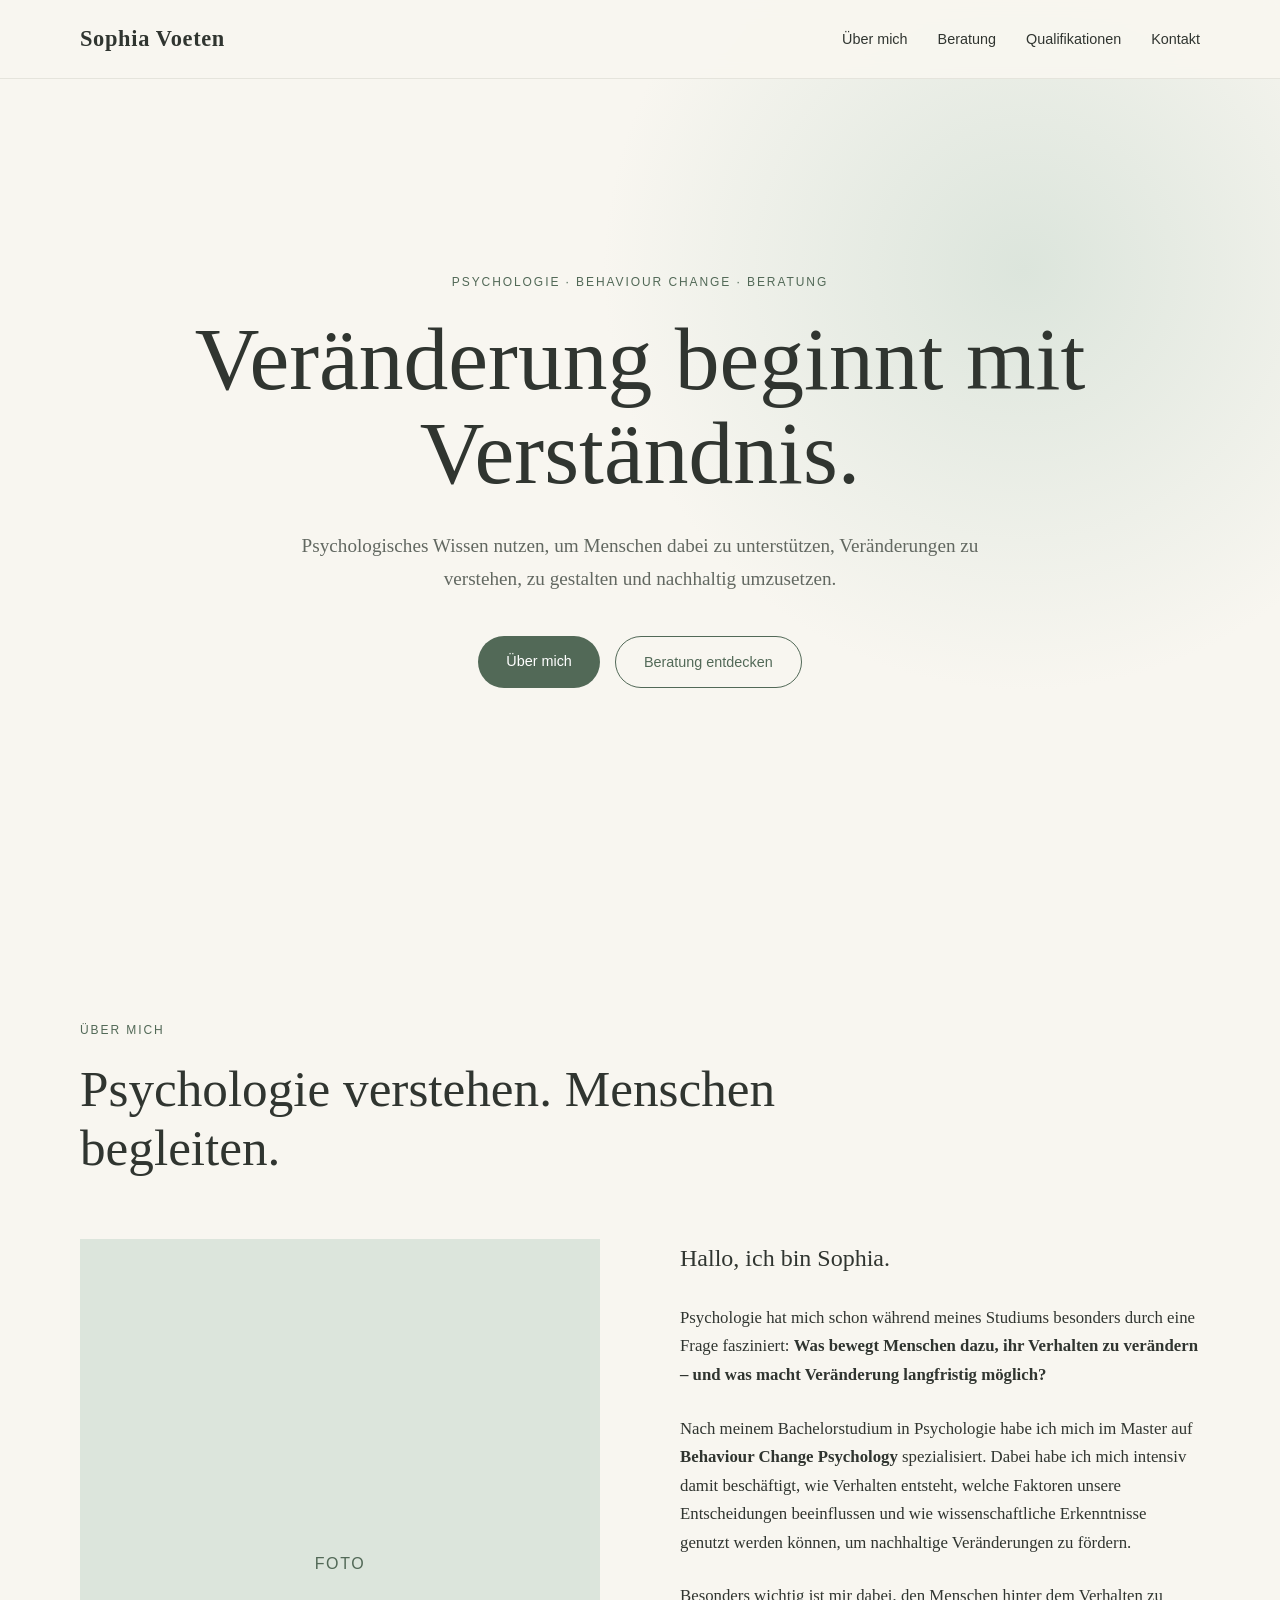
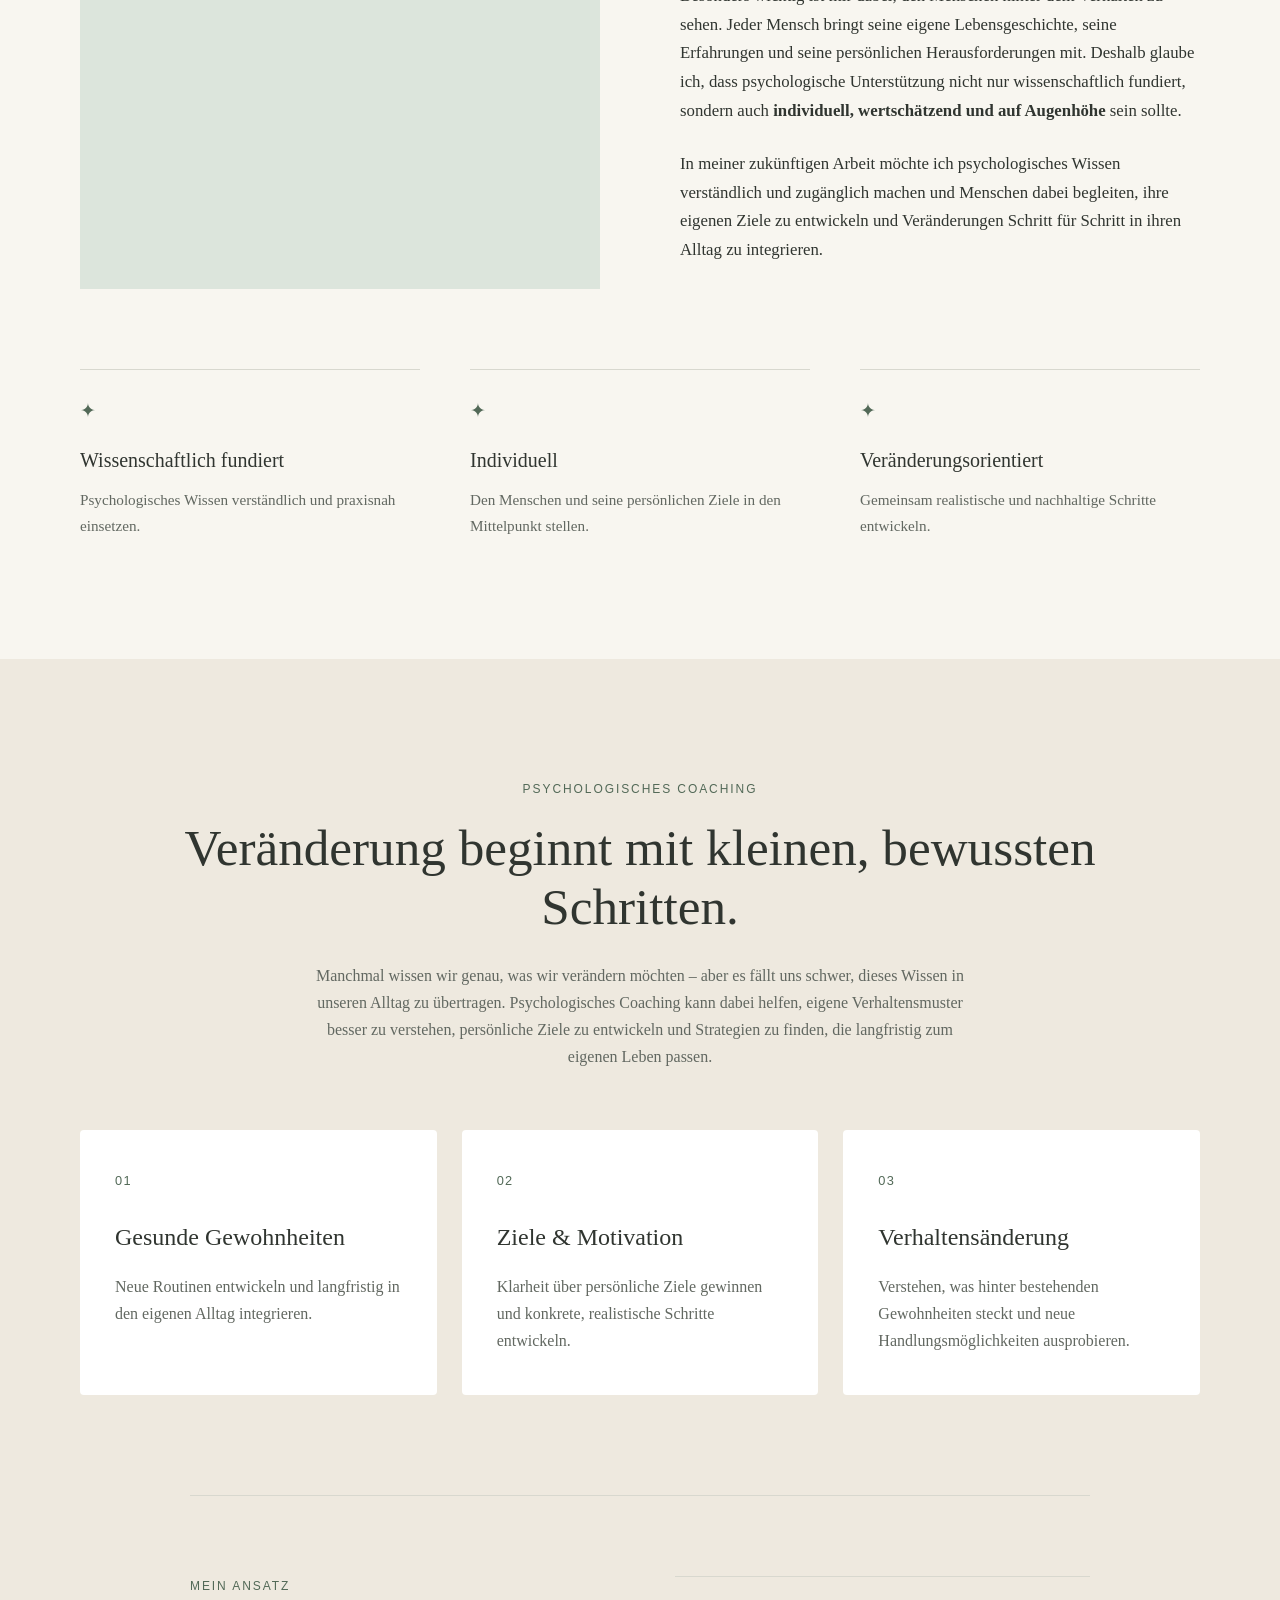
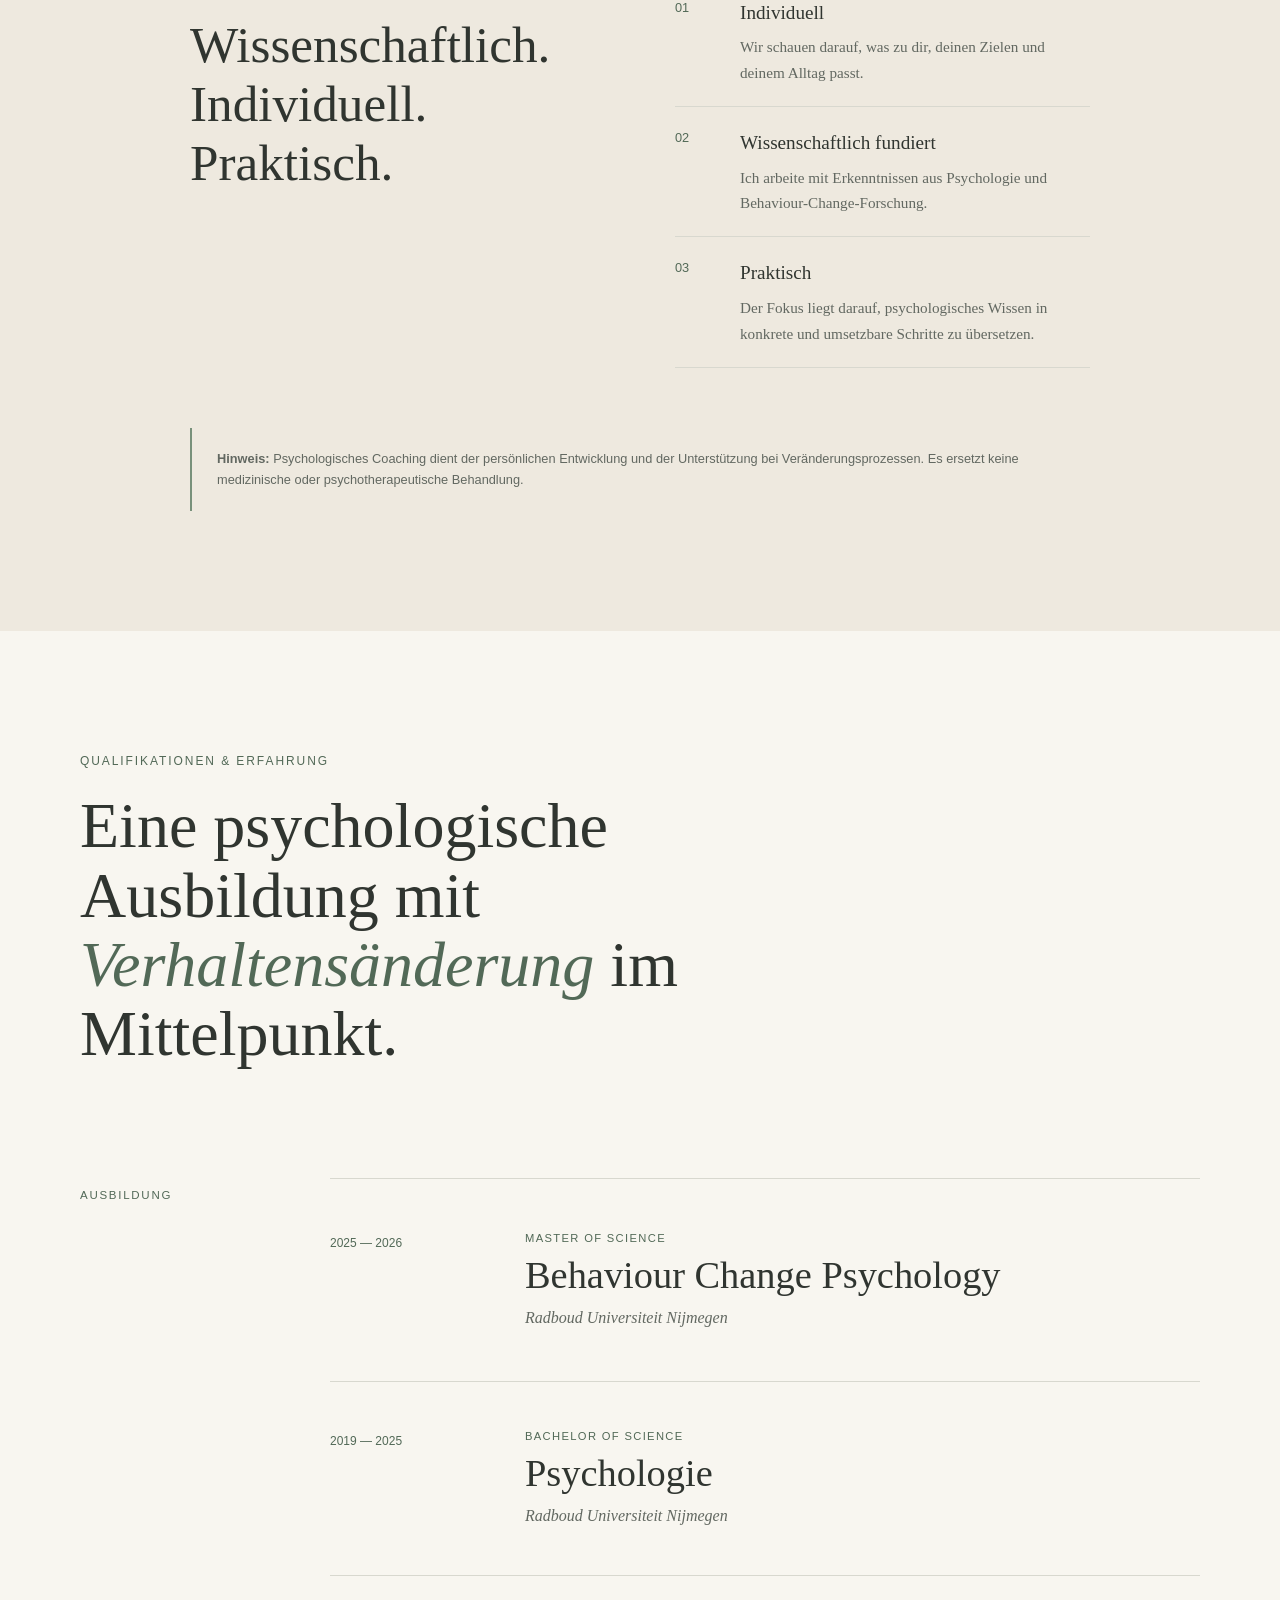
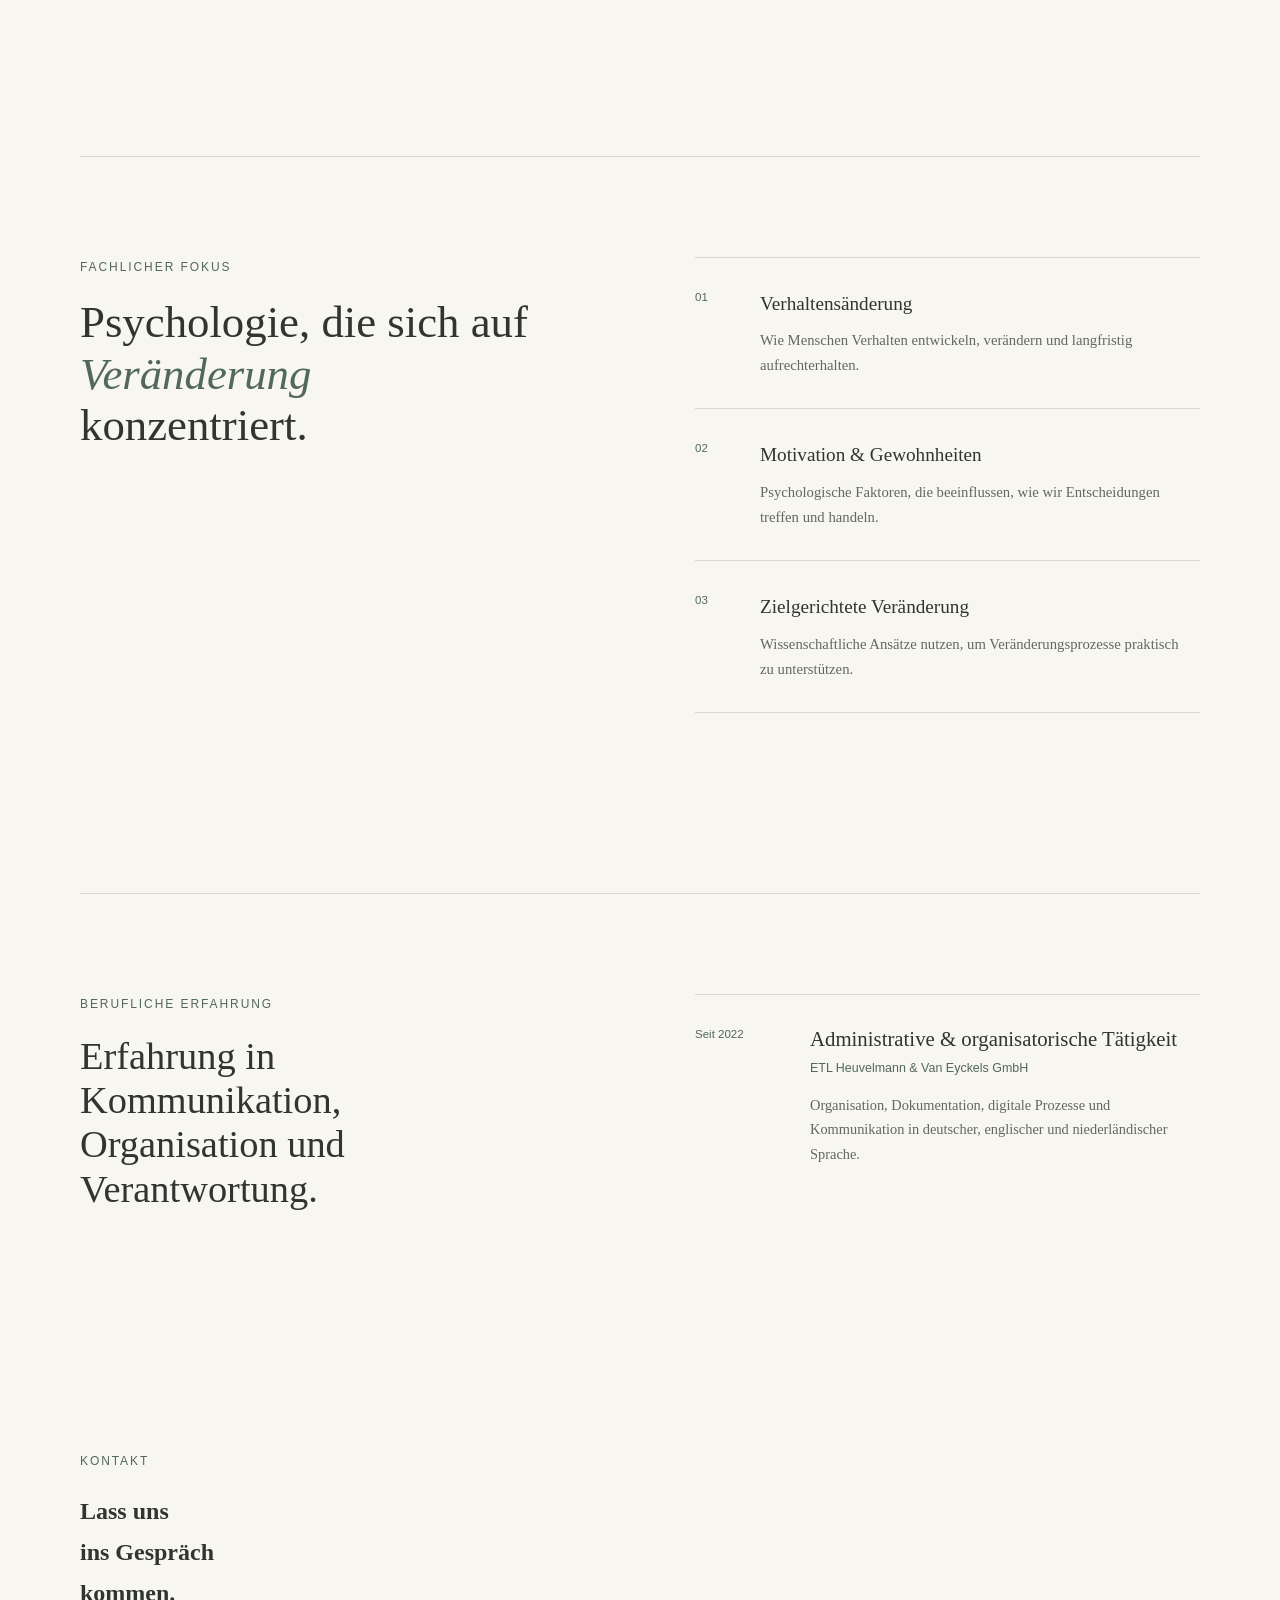
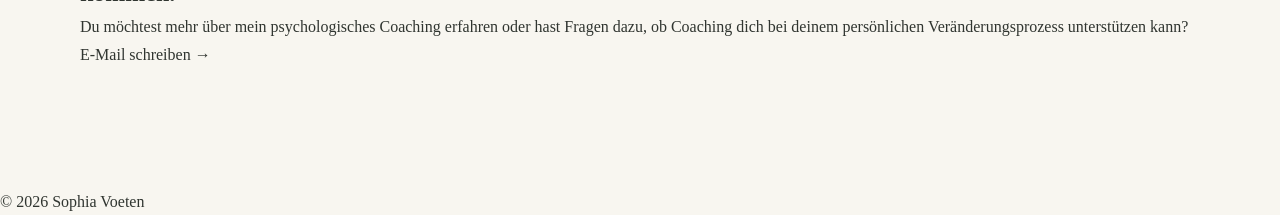
==== index.html @ 57085c48 "Refactor contact section in index.html Updated contact section layout and content." ====
<!DOCTYPE html>
<html lang="de">
<head>
    <meta charset="UTF-8">
    <meta name="viewport" content="width=device-width, initial-scale=1.0">
    <title>Sophia Voeten | Psychologie & Beratung</title>
    <link rel="stylesheet" href="style.css">
</head>

<body>

    <header>
        <nav class="navbar">
            <a href="#home" class="logo">Sophia Voeten</a>

            <div class="nav-links">
                <a href="#about">Über mich</a>
                <a href="#beratung">Beratung</a>
                <a href="#qualifikationen">Qualifikationen</a>
                <a href="#kontakt">Kontakt</a>
            </div>
        </nav>
    </header>

    <main>

        <!-- HERO -->
        <section id="home" class="hero">
            <div class="hero-content">
                <p class="eyebrow">Psychologie · Behaviour Change · Beratung</p>

                <h1>Veränderung beginnt mit Verständnis.</h1>

                <p class="hero-text">
                    Psychologisches Wissen nutzen, um Menschen dabei zu unterstützen,
                    Veränderungen zu verstehen, zu gestalten und nachhaltig umzusetzen.
                </p>

                <div class="hero-buttons">
                    <a href="#about" class="button primary">Über mich</a>
                    <a href="#beratung" class="button secondary">Beratung entdecken</a>
                </div>
            </div>
        </section>


        <!-- ABOUT -->
       <!-- ABOUT -->
<section id="about" class="section about">

    <div class="section-heading">
        <p class="eyebrow">Über mich</p>
        <h2>Psychologie verstehen. Menschen begleiten.</h2>
    </div>

    <div class="about-content">

        <div class="about-placeholder">
            <span>Foto</span>
        </div>

        <div class="about-text">

            <p class="intro">
                Hallo, ich bin Sophia.
            </p>

            <p>
                Psychologie hat mich schon während meines Studiums besonders
                durch eine Frage fasziniert: <strong>Was bewegt Menschen dazu,
                ihr Verhalten zu verändern – und was macht Veränderung
                langfristig möglich?</strong>
            </p>

            <p>
                Nach meinem Bachelorstudium in Psychologie habe ich mich im
                Master auf <strong>Behaviour Change Psychology</strong>
                spezialisiert. Dabei habe ich mich intensiv damit beschäftigt,
                wie Verhalten entsteht, welche Faktoren unsere Entscheidungen
                beeinflussen und wie wissenschaftliche Erkenntnisse genutzt
                werden können, um nachhaltige Veränderungen zu fördern.
            </p>

            <p>
                Besonders wichtig ist mir dabei, den Menschen hinter dem
                Verhalten zu sehen. Jeder Mensch bringt seine eigene
                Lebensgeschichte, seine Erfahrungen und seine persönlichen
                Herausforderungen mit. Deshalb glaube ich, dass psychologische
                Unterstützung nicht nur wissenschaftlich fundiert, sondern auch
                <strong>individuell, wertschätzend und auf Augenhöhe</strong>
                sein sollte.
            </p>

            <p>
                In meiner zukünftigen Arbeit möchte ich psychologisches Wissen
                verständlich und zugänglich machen und Menschen dabei begleiten,
                ihre eigenen Ziele zu entwickeln und Veränderungen Schritt für
                Schritt in ihren Alltag zu integrieren.
            </p>

        </div>
    </div>


    <!-- ABOUT HIGHLIGHTS -->
    <div class="about-highlights">

        <div class="highlight">
            <span class="highlight-icon">✦</span>
            <h3>Wissenschaftlich fundiert</h3>
            <p>
                Psychologisches Wissen verständlich und praxisnah einsetzen.
            </p>
        </div>

        <div class="highlight">
            <span class="highlight-icon">✦</span>
            <h3>Individuell</h3>
            <p>
                Den Menschen und seine persönlichen Ziele in den Mittelpunkt
                stellen.
            </p>
        </div>

        <div class="highlight">
            <span class="highlight-icon">✦</span>
            <h3>Veränderungsorientiert</h3>
            <p>
                Gemeinsam realistische und nachhaltige Schritte entwickeln.
            </p>
        </div>

    </div>

</section>

       <!-- BERATUNG -->
<section id="beratung" class="section beige">

    <div class="section-heading centered">
        <p class="eyebrow">Psychologisches Coaching</p>

        <h2>Veränderung beginnt mit kleinen, bewussten Schritten.</h2>

        <p>
            Manchmal wissen wir genau, was wir verändern möchten – aber es fällt
            uns schwer, dieses Wissen in unseren Alltag zu übertragen.
            Psychologisches Coaching kann dabei helfen, eigene Verhaltensmuster
            besser zu verstehen, persönliche Ziele zu entwickeln und Strategien
            zu finden, die langfristig zum eigenen Leben passen.
        </p>
    </div>


    <div class="cards">

        <div class="card">
            <div class="card-icon">01</div>

            <h3>Gesunde Gewohnheiten</h3>

            <p>
                Neue Routinen entwickeln und langfristig in den eigenen Alltag
                integrieren.
            </p>
        </div>


        <div class="card">
            <div class="card-icon">02</div>

            <h3>Ziele & Motivation</h3>

            <p>
                Klarheit über persönliche Ziele gewinnen und konkrete,
                realistische Schritte entwickeln.
            </p>
        </div>


        <div class="card">
            <div class="card-icon">03</div>

            <h3>Verhaltensänderung</h3>

            <p>
                Verstehen, was hinter bestehenden Gewohnheiten steckt und neue
                Handlungsmöglichkeiten ausprobieren.
            </p>
        </div>

    </div>


    <!-- COACHING APPROACH -->
    <div class="coaching-approach">

        <div class="section-heading">
            <p class="eyebrow">Mein Ansatz</p>
            <h2>Wissenschaftlich. Individuell. Praktisch.</h2>
        </div>

        <div class="approach-list">

            <div class="approach-item">
                <span>01</span>
                <div>
                    <h3>Individuell</h3>
                    <p>
                        Wir schauen darauf, was zu dir, deinen Zielen und deinem
                        Alltag passt.
                    </p>
                </div>
            </div>

            <div class="approach-item">
                <span>02</span>
                <div>
                    <h3>Wissenschaftlich fundiert</h3>
                    <p>
                        Ich arbeite mit Erkenntnissen aus Psychologie und
                        Behaviour-Change-Forschung.
                    </p>
                </div>
            </div>

            <div class="approach-item">
                <span>03</span>
                <div>
                    <h3>Praktisch</h3>
                    <p>
                        Der Fokus liegt darauf, psychologisches Wissen in
                        konkrete und umsetzbare Schritte zu übersetzen.
                    </p>
                </div>
            </div>

        </div>

    </div>


    <!-- DISCLAIMER -->
    <div class="coaching-disclaimer">

        <p>
            <strong>Hinweis:</strong> Psychologisches Coaching dient der
            persönlichen Entwicklung und der Unterstützung bei
            Veränderungsprozessen. Es ersetzt keine medizinische oder
            psychotherapeutische Behandlung.
        </p>

    </div>

</section>


     <!-- QUALIFICATIONS -->
<section id="qualifikationen" class="section qualifications">

    <div class="qualifications-intro">
        <p class="eyebrow">Qualifikationen & Erfahrung</p>

        <h2>
            Eine psychologische Ausbildung mit
            <em>Verhaltensänderung</em> im Mittelpunkt.
        </h2>
    </div>


    <!-- EDUCATION -->
    <div class="education">

        <div class="education-side">
            <span>Ausbildung</span>
        </div>


        <div class="education-list">

            <article class="education-item featured">

                <div class="education-meta">
                    <span>2025 — 2026</span>
                </div>

                <div class="education-main">

                    <p class="education-type">
                        Master of Science
                    </p>

                    <h3>
                        Behaviour Change Psychology
                    </h3>

                    <p class="education-place">
                        Radboud Universiteit Nijmegen
                    </p>

                </div>

            </article>


            <article class="education-item">

                <div class="education-meta">
                    <span>2019 — 2025</span>
                </div>

                <div class="education-main">

                    <p class="education-type">
                        Bachelor of Science
                    </p>

                    <h3>
                        Psychologie
                    </h3>

                    <p class="education-place">
                        Radboud Universiteit Nijmegen
                    </p>

                </div>

            </article>

        </div>

    </div>


    <!-- FOCUS -->
    <div class="qualification-focus">

        <div class="focus-intro">
            <p class="eyebrow">Fachlicher Fokus</p>

            <h3>
                Psychologie, die sich auf
                <em>Veränderung</em> konzentriert.
            </h3>
        </div>


        <div class="focus-items">

            <div class="focus-item">
                <span>01</span>

                <div>
                    <h4>Verhaltensänderung</h4>

                    <p>
                        Wie Menschen Verhalten entwickeln, verändern
                        und langfristig aufrechterhalten.
                    </p>
                </div>
            </div>


            <div class="focus-item">
                <span>02</span>

                <div>
                    <h4>Motivation & Gewohnheiten</h4>

                    <p>
                        Psychologische Faktoren, die beeinflussen,
                        wie wir Entscheidungen treffen und handeln.
                    </p>
                </div>
            </div>


            <div class="focus-item">
                <span>03</span>

                <div>
                    <h4>Zielgerichtete Veränderung</h4>

                    <p>
                        Wissenschaftliche Ansätze nutzen, um
                        Veränderungsprozesse praktisch zu unterstützen.
                    </p>
                </div>
            </div>

        </div>

    </div>


    <!-- EXPERIENCE -->
    <div class="professional-experience">

        <div>
            <p class="eyebrow">Berufliche Erfahrung</p>

            <h3>
                Erfahrung in Kommunikation,
                Organisation und Verantwortung.
            </h3>
        </div>


        <div class="professional-role">

            <div class="role-date">
                Seit 2022
            </div>

            <div>
                <h4>
                    Administrative & organisatorische Tätigkeit
                </h4>

                <p class="role-company">
                    ETL Heuvelmann & Van Eyckels GmbH
                </p>

                <p>
                    Organisation, Dokumentation, digitale Prozesse
                    und Kommunikation in deutscher, englischer
                    und niederländischer Sprache.
                </p>
            </div>

        </div>

    </div>

</section>


     <!-- CONTACT -->
<section id="kontakt" class="section contact">

    <div class="contact-layout">

        <!-- LEFT -->
        <div class="contact-heading">

            <p class="eyebrow">Kontakt</p>

            <h2>
                Lass uns<br>
                ins Gespräch<br>
                kommen.
            </h2>

        </div>


        <!-- RIGHT -->
        <div class="contact-details">

            <p>
                Du möchtest mehr über mein psychologisches Coaching
                erfahren oder hast Fragen dazu, ob Coaching dich bei
                deinem persönlichen Veränderungsprozess unterstützen
                kann?
            </p>

            <a href="mailto:sophia.voeten@icloud.com" class="contact-link">
                E-Mail schreiben <span>→</span>
            </a>

        </div>

    </div>

</section>

    </main>


    <footer>
        <p>© 2026 Sophia Voeten</p>
    </footer>

    <script src="script.js"></script>

</body>
</html>
---- style.css ----
/* =========================
   SOPHIA VOETEN
   Main Stylesheet
   ========================= */


/* =========================
   COLOUR PALETTE
   ========================= */

:root {
    --sage: #78917b;
    --sage-dark: #526957;
    --sage-light: #dce5dc;

    --cream: #f8f6f0;
    --beige: #eee9df;

    --white: #ffffff;

    --text: #303530;
    --text-light: #626861;

    --border: #d8d8cf;
}


/* =========================
   GENERAL
   ========================= */

* {
    margin: 0;
    padding: 0;
    box-sizing: border-box;
}

html {
    scroll-behavior: smooth;
}

body {
    font-family: Georgia, "Times New Roman", serif;
    background: var(--cream);
    color: var(--text);
    line-height: 1.7;
}

a {
    color: inherit;
    text-decoration: none;
}

img {
    max-width: 100%;
    display: block;
}


/* =========================
   NAVIGATION
   ========================= */

header {
    position: fixed;
    top: 0;
    left: 0;

    width: 100%;

    z-index: 1000;

    background: rgba(248, 246, 240, 0.95);

    backdrop-filter: blur(10px);

    border-bottom: 1px solid rgba(216, 216, 207, 0.6);
}

.navbar {
    max-width: 1200px;
    margin: auto;

    padding: 20px 40px;

    display: flex;
    align-items: center;
    justify-content: space-between;
}

.logo {
    font-size: 1.4rem;
    font-weight: bold;
    letter-spacing: 0.03em;
}

.nav-links {
    display: flex;
    gap: 30px;

    font-family: Arial, sans-serif;
    font-size: 0.9rem;
}

.nav-links a {
    transition: color 0.3s ease;
}

.nav-links a:hover {
    color: var(--sage-dark);
}


/* =========================
   HERO
   ========================= */

.hero {
    min-height: 100vh;

    padding: 160px 40px 100px;

    display: flex;
    align-items: center;
    justify-content: center;

    background:
        radial-gradient(
            circle at 80% 30%,
            var(--sage-light),
            transparent 35%
        ),
        var(--cream);
}

.hero-content {
    max-width: 900px;

    text-align: center;
}

.eyebrow {
    margin-bottom: 20px;

    font-family: Arial, sans-serif;

    text-transform: uppercase;
    letter-spacing: 0.16em;

    font-size: 0.75rem;

    color: var(--sage-dark);
}

.hero h1 {
    margin-bottom: 30px;

    font-size: clamp(3rem, 7vw, 5.8rem);

    line-height: 1.05;

    font-weight: normal;
}

.hero-text {
    max-width: 680px;
    margin: auto;

    font-size: 1.2rem;

    color: var(--text-light);
}

.hero-buttons {
    margin-top: 40px;

    display: flex;
    justify-content: center;

    gap: 15px;

    flex-wrap: wrap;
}


/* =========================
   BUTTONS
   ========================= */

.button {
    display: inline-block;

    padding: 13px 28px;

    border-radius: 50px;

    font-family: Arial, sans-serif;
    font-size: 0.9rem;

    transition:
        transform 0.3s ease,
        background 0.3s ease;
}

.button:hover {
    transform: translateY(-2px);
}

.primary {
    background: var(--sage-dark);
    color: var(--white);
}

.primary:hover {
    background: var(--sage);
}

.secondary {
    border: 1px solid var(--sage-dark);

    color: var(--sage-dark);
}

.secondary:hover {
    background: var(--sage-light);
}


/* =========================
   SECTIONS
   ========================= */

.section {
    max-width: 1200px;

    margin: auto;

    padding: 120px 40px;
}

.section-heading {
    max-width: 700px;

    margin-bottom: 60px;
}

.section-heading h2 {
    font-size: clamp(2.2rem, 4vw, 3.5rem);

    font-weight: normal;

    line-height: 1.15;
}

.section-heading.centered {
    text-align: center;

    margin-left: auto;
    margin-right: auto;
}

.section-heading.centered > p:last-child {
    max-width: 650px;

    margin: 25px auto 0;

    color: var(--text-light);
}


/* =========================
   ABOUT
   ========================= */

.about-content {
    display: grid;

    grid-template-columns: 1fr 1fr;

    gap: 80px;

    align-items: center;
}

.about-placeholder {
    aspect-ratio: 4 / 5;

    background: var(--sage-light);

    display: flex;
    align-items: center;
    justify-content: center;

    color: var(--sage-dark);

    font-family: Arial, sans-serif;

    letter-spacing: 0.1em;

    text-transform: uppercase;
}

.about-text {
    font-size: 1.05rem;
}

.about-text p {
    margin-bottom: 25px;
}

.about-text .intro {
    font-size: 1.5rem;
}


/* =========================
   ABOUT HIGHLIGHTS
   ========================= */

.about-highlights {
    margin-top: 80px;

    display: grid;

    grid-template-columns: repeat(3, 1fr);

    gap: 50px;
}

.highlight {
    padding-top: 25px;

    border-top: 1px solid var(--border);
}

.highlight-icon {
    color: var(--sage-dark);

    font-size: 1.2rem;
}

.highlight h3 {
    margin-top: 15px;
    margin-bottom: 10px;

    font-size: 1.25rem;

    font-weight: normal;
}

.highlight p {
    color: var(--text-light);

    font-size: 0.95rem;
}


/* =========================
   BEIGE SECTION
   ========================= */

.beige {
    max-width: none;

    background: var(--beige);
}

.beige > * {
    max-width: 1120px;

    margin-left: auto;
    margin-right: auto;
}


/* =========================
   COACHING CARDS
   ========================= */

.cards {
    display: grid;

    grid-template-columns: repeat(3, 1fr);

    gap: 25px;
}

.card {
    background: var(--white);

    padding: 40px 35px;

    border-radius: 4px;
}

.card-icon {
    margin-bottom: 25px;

    color: var(--sage-dark);

    font-family: Arial, sans-serif;

    font-size: 0.8rem;

    letter-spacing: 0.1em;
}

.card h3 {
    margin-bottom: 15px;

    font-size: 1.5rem;

    font-weight: normal;
}

.card p {
    color: var(--text-light);
}


/* =========================
   COACHING APPROACH
   ========================= */

.coaching-approach {
    max-width: 900px;

    margin: 100px auto 0;

    padding-top: 80px;

    border-top: 1px solid var(--border);

    display: grid;

    grid-template-columns: 1fr 1fr;

    gap: 70px;
}

.coaching-approach .section-heading {
    margin-bottom: 0;
}

.approach-list {
    display: flex;

    flex-direction: column;
}

.approach-item {
    display: grid;

    grid-template-columns: 45px 1fr;

    gap: 20px;

    padding: 20px 0;

    border-top: 1px solid var(--border);
}

.approach-item:last-child {
    border-bottom: 1px solid var(--border);
}

.approach-item > span {
    color: var(--sage-dark);

    font-family: Arial, sans-serif;

    font-size: 0.8rem;
}

.approach-item h3 {
    margin-bottom: 5px;

    font-size: 1.2rem;

    font-weight: normal;
}

.approach-item p {
    color: var(--text-light);

    font-size: 0.95rem;
}


/* =========================
   COACHING DISCLAIMER
   ========================= */

.coaching-disclaimer {
    max-width: 900px;

    margin: 60px auto 0;

    padding: 20px 25px;

    border-left: 2px solid var(--sage);

    font-family: Arial, sans-serif;

    font-size: 0.8rem;

    color: var(--text-light);
}


/* =========================
   QUALIFICATIONS
   ========================= */

.qualifications {
    max-width: none;
    background: var(--cream);
}

.qualifications-intro {
    max-width: 1120px;
    margin: 0 auto 110px;
}

.qualifications-intro h2 {
    max-width: 800px;

    font-size: clamp(2.5rem, 5vw, 4.5rem);
    font-weight: normal;

    line-height: 1.08;
}

.qualifications-intro h2 em,
.focus-intro h3 em {
    color: var(--sage-dark);
    font-style: italic;
}


/* =========================
   EDUCATION
   ========================= */

.education {
    max-width: 1120px;
    margin: 0 auto;

    display: grid;
    grid-template-columns: 180px 1fr;

    gap: 70px;
}

.education-side {
    padding-top: 8px;

    font-family: Arial, sans-serif;
    font-size: 0.72rem;

    text-transform: uppercase;
    letter-spacing: 0.15em;

    color: var(--sage-dark);
}

.education-list {
    border-top: 1px solid var(--border);
}

.education-item {
    display: grid;
    grid-template-columns: 150px 1fr;

    gap: 45px;

    padding: 45px 0;

    border-bottom: 1px solid var(--border);
}

.education-meta {
    padding-top: 4px;

    font-family: Arial, sans-serif;
    font-size: 0.75rem;

    color: var(--sage-dark);
}

.education-type {
    margin-bottom: 5px;

    font-family: Arial, sans-serif;
    font-size: 0.7rem;

    text-transform: uppercase;
    letter-spacing: 0.12em;

    color: var(--sage-dark);
}

.education-main h3 {
    margin-bottom: 7px;

    font-size: clamp(1.8rem, 3vw, 2.8rem);

    font-weight: normal;
    line-height: 1.15;
}

.education-place {
    color: var(--text-light);

    font-style: italic;
}

.education-item.featured {
    padding-top: 50px;
    padding-bottom: 50px;
}


/* =========================
   FOCUS
   ========================= */

.qualification-focus {
    max-width: 1120px;

    margin: 180px auto 0;

    padding-top: 100px;

    border-top: 1px solid var(--border);

    display: grid;

    grid-template-columns: 1fr 1fr;

    gap: 110px;
}

.focus-intro {
    max-width: 450px;
}

.focus-intro h3 {
    font-size: clamp(2rem, 3.5vw, 3.2rem);

    font-weight: normal;

    line-height: 1.15;
}

.focus-intro h3 em {
    color: var(--sage-dark);
    font-style: italic;
}

.focus-items {
    border-top: 1px solid var(--border);
}

.focus-item {
    display: grid;

    grid-template-columns: 45px 1fr;

    gap: 20px;

    padding: 30px 0;

    border-bottom: 1px solid var(--border);
}

.focus-item > span {
    font-family: Arial, sans-serif;

    font-size: 0.72rem;

    color: var(--sage-dark);
}

.focus-item h4 {
    margin-bottom: 8px;

    font-size: 1.2rem;

    font-weight: normal;
}

.focus-item p {
    max-width: 430px;

    font-size: 0.92rem;

    color: var(--text-light);
}


/* =========================
   PROFESSIONAL EXPERIENCE
   ========================= */

.professional-experience {
    max-width: 1120px;

    margin: 180px auto 0;

    padding-top: 100px;

    border-top: 1px solid var(--border);

    display: grid;

    grid-template-columns: 1fr 1fr;

    gap: 110px;
}

.professional-experience > div:first-child {
    max-width: 450px;
}

.professional-experience > div:first-child h3 {
    font-size: clamp(2rem, 3vw, 2.8rem);

    font-weight: normal;

    line-height: 1.15;
}

.professional-role {
    display: grid;

    grid-template-columns: 90px 1fr;

    gap: 25px;

    padding-top: 30px;

    border-top: 1px solid var(--border);
}

.role-date {
    font-family: Arial, sans-serif;

    font-size: 0.72rem;

    color: var(--sage-dark);
}

.professional-role h4 {
    margin-bottom: 6px;

    font-size: 1.3rem;

    font-weight: normal;

    line-height: 1.3;
}

.role-company {
    margin-bottom: 14px;

    font-family: Arial, sans-serif;

    font-size: 0.78rem;

    color: var(--sage-dark);
}

.professional-role p:last-child {
    font-size: 0.9rem;

    color: var(--text-light);
}


/* =========================
   QUALIFICATIONS MOBILE
   ========================= */

@media (max-width: 800px) {

    .qualifications-intro {
        margin-bottom: 70px;
    }

    .education {
        grid-template-columns: 1fr;

        gap: 25px;
    }

    .education-item {
        grid-template-columns: 1fr;

        gap: 15px;
    }

   .qualification-focus,
.professional-experience {
    grid-template-columns: 1fr;

    gap: 50px;

    margin-top: 110px;

    padding-top: 70px;
}

@media (max-width: 550px) {

    .qualifications-intro h2 {
        font-size: 2.5rem;
    }

    .education-main h3 {
        font-size: 2rem;
    }

    .professional-role {
        grid-template-columns: 1fr;

        gap: 8px;
    }

}


/* =========================
   CONTACT
   ========================= */

.contact {
    max-width: none;

    background: var(--sage-light);

    text-align: center;
}

.contact-content {
    max-width: 720px;

    margin: 0 auto;

    padding: 30px 0;
}

.contact-content .eyebrow {
    margin-bottom: 20px;
}

.contact-content h2 {
    margin-bottom: 25px;

    font-size: clamp(2.8rem, 5vw, 4.5rem);

    font-weight: normal;

    line-height: 1.1;
}

.contact-text {
    max-width: 620px;

    margin: 0 auto 35px;

    font-size: 1.1rem;

    color: var(--text-light);
}

.contact .button {
    margin-top: 5px;
}

/* =========================
   FOOTER
   ========================= */

footer {
    padding: 30px 40px;

    text-align: center;

    font-family: Arial, sans-serif;

    font-size: 0.8rem;

    color: var(--text-light);

    background: var(--cream);
}


/* =========================
   TABLET
   ========================= */

@media (max-width: 800px) {

    /* Navigation */

    .navbar {
        padding: 18px 20px;
    }

    .nav-links {
        gap: 15px;

        font-size: 0.75rem;
    }


    /* Hero */

    .hero {
        padding-left: 25px;
        padding-right: 25px;
    }


    /* Sections */

    .section {
        padding: 90px 25px;
    }


    /* About */

    .about-content {
        grid-template-columns: 1fr;

        gap: 40px;
    }

    .about-highlights {
        grid-template-columns: 1fr;

        gap: 30px;

        margin-top: 50px;
    }


    /* Cards */

    .cards {
        grid-template-columns: 1fr;
    }


    /* Coaching */

    .coaching-approach {
        grid-template-columns: 1fr;

        gap: 40px;

        margin-top: 70px;

        padding-top: 60px;
    }


    /* Education */

    .education-item {
        grid-template-columns: 1fr;

        gap: 20px;

        padding: 40px 0;
    }

    .education-year {
        display: flex;

        gap: 5px;
    }


    /* Experience */

    .experience {
        grid-template-columns: 1fr;

        gap: 45px;

        margin-top: 90px;
    }


    /* Skills */

    .skills-section {
        margin-top: 90px;
    }

    .skills-grid {
        grid-template-columns: 1fr;
    }

    .skill {
        min-height: auto;
    }

}


/* =========================
   MOBILE
   ========================= */

@media (max-width: 550px) {

    /* Navigation */

    .logo {
        font-size: 1.1rem;
    }

    .nav-links {
        display: none;
    }


    /* Hero */

    .hero h1 {
        font-size: 3rem;
    }

    .hero-text {
        font-size: 1rem;
    }

    .hero-buttons {
        flex-direction: column;

        align-items: stretch;
    }

    .button {
        text-align: center;
    }


    /* General typography */

    .section-heading h2 {
        font-size: 2.2rem;
    }


    /* Education */

    .education-content h3 {
        font-size: 2rem;
    }


    /* Experience */

    .experience-item {
        grid-template-columns: 1fr;

        gap: 8px;
    }


    /* Footer */

    footer {
        padding: 25px 20px;
    }

}
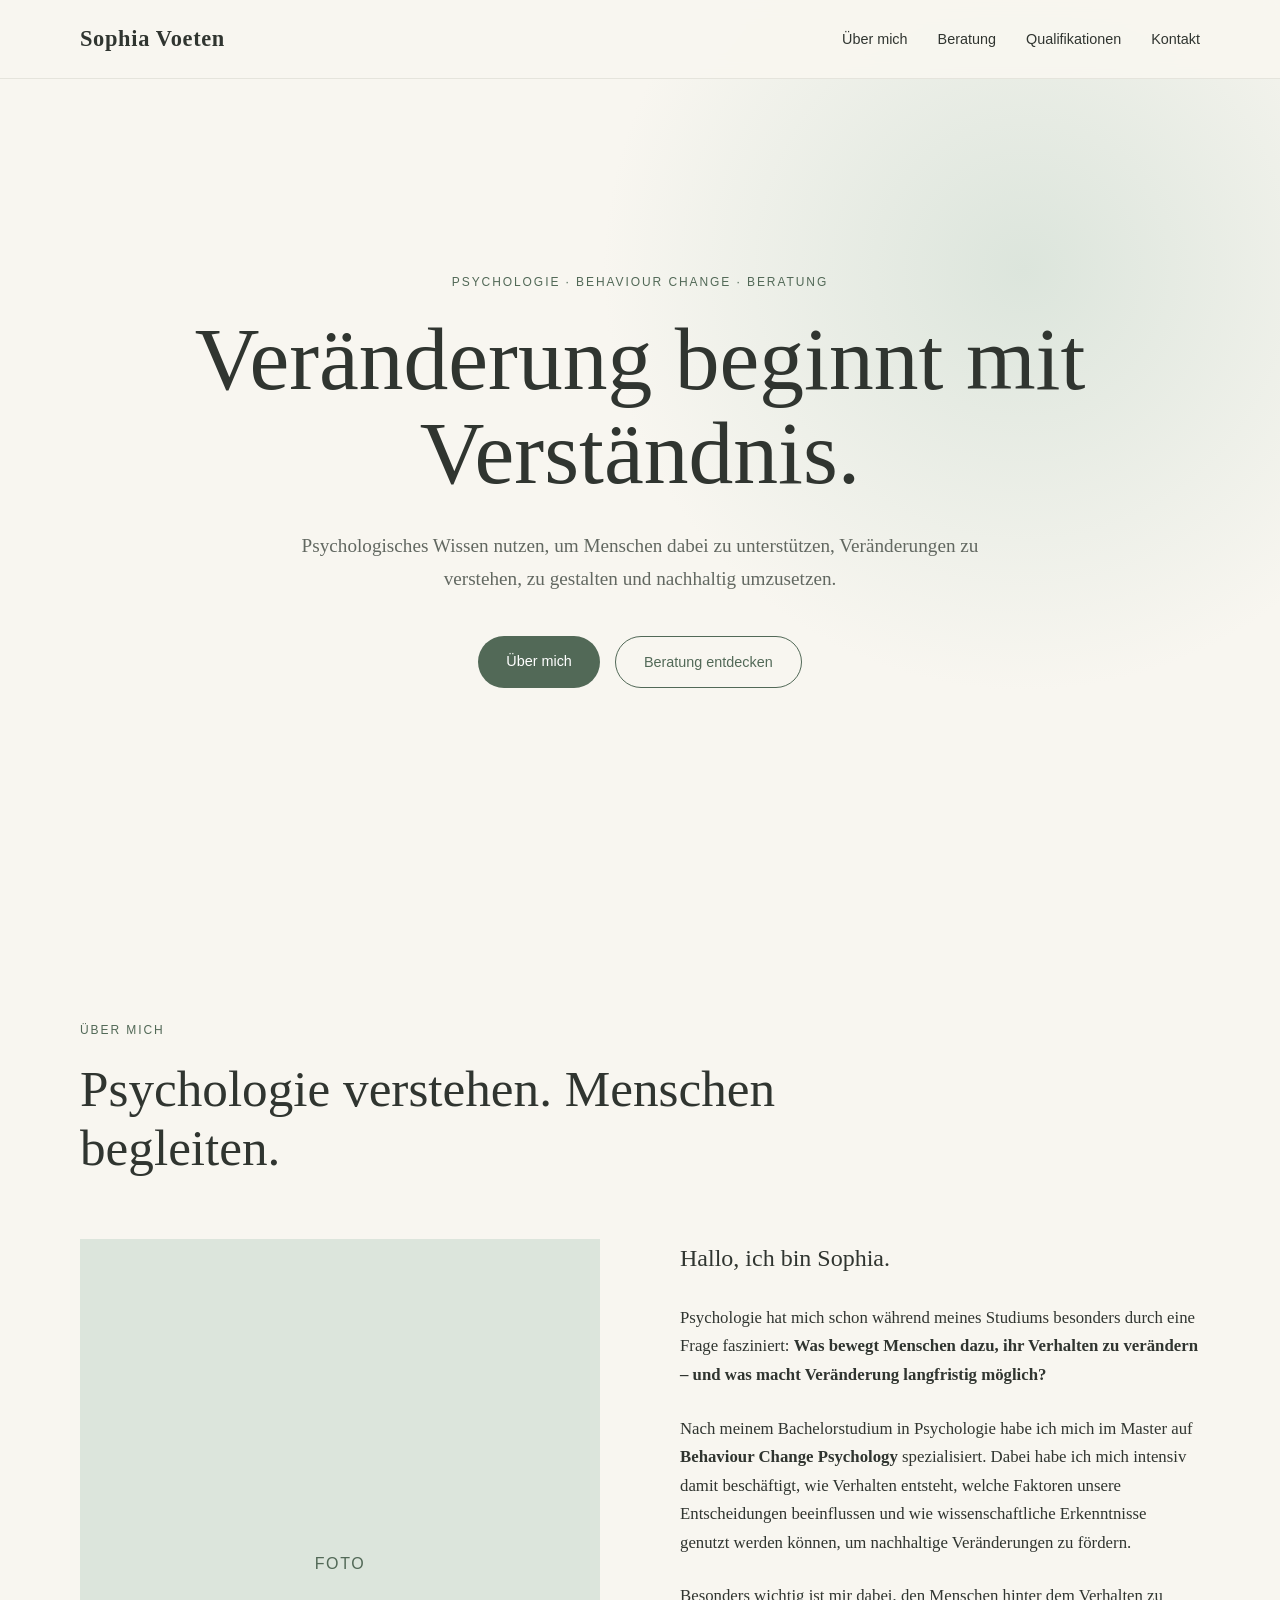
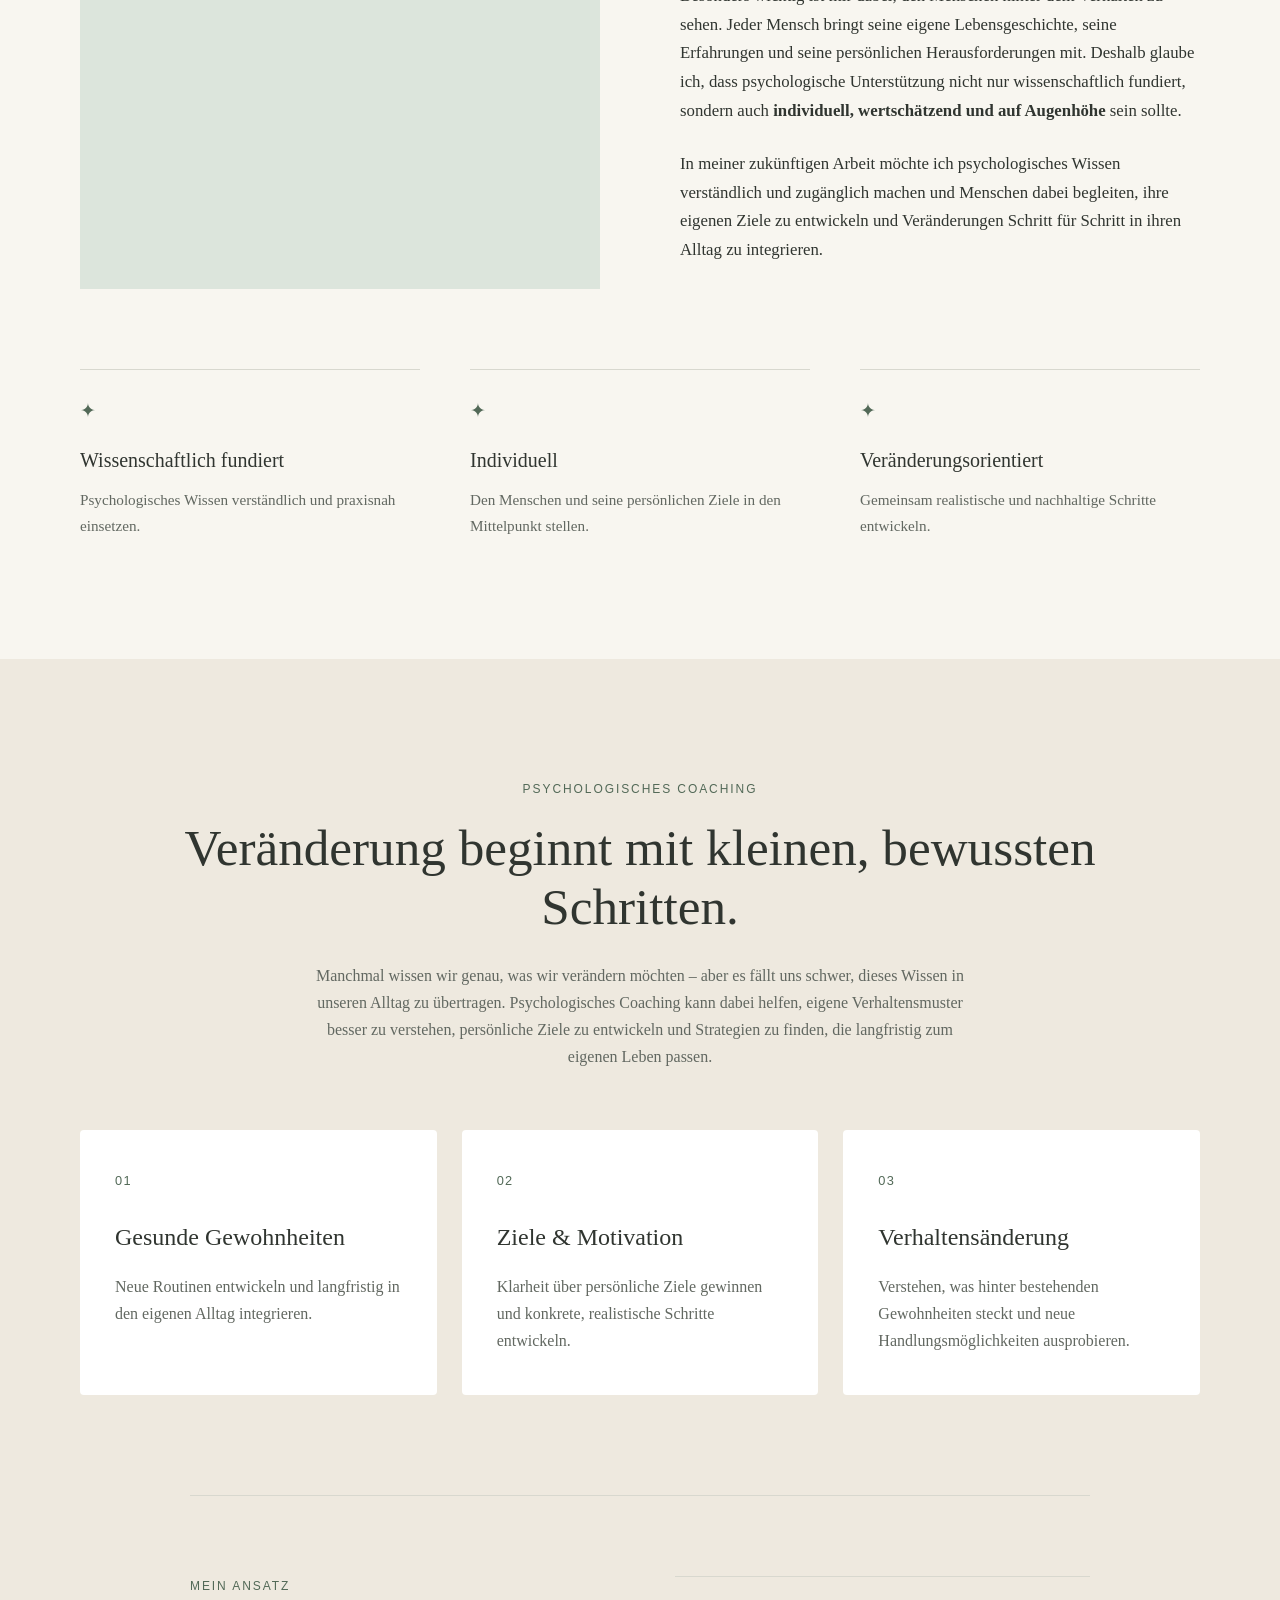
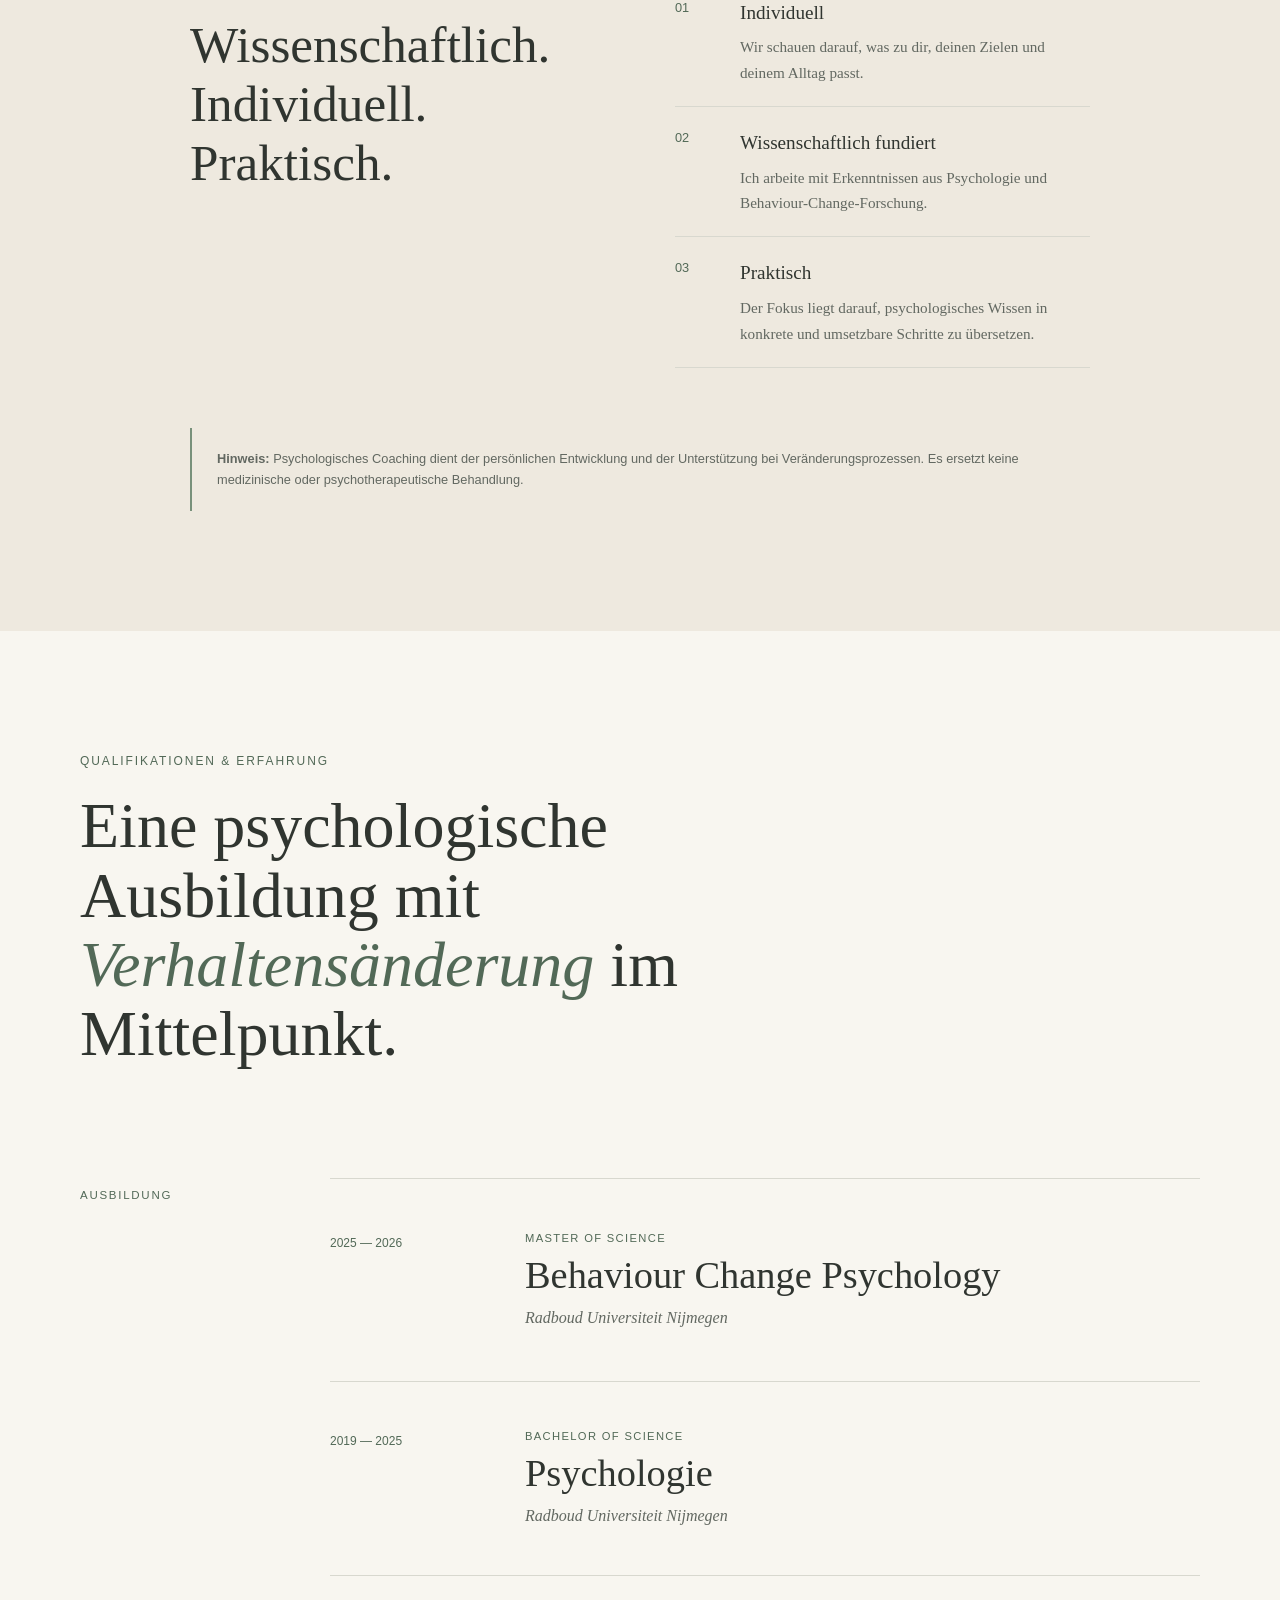
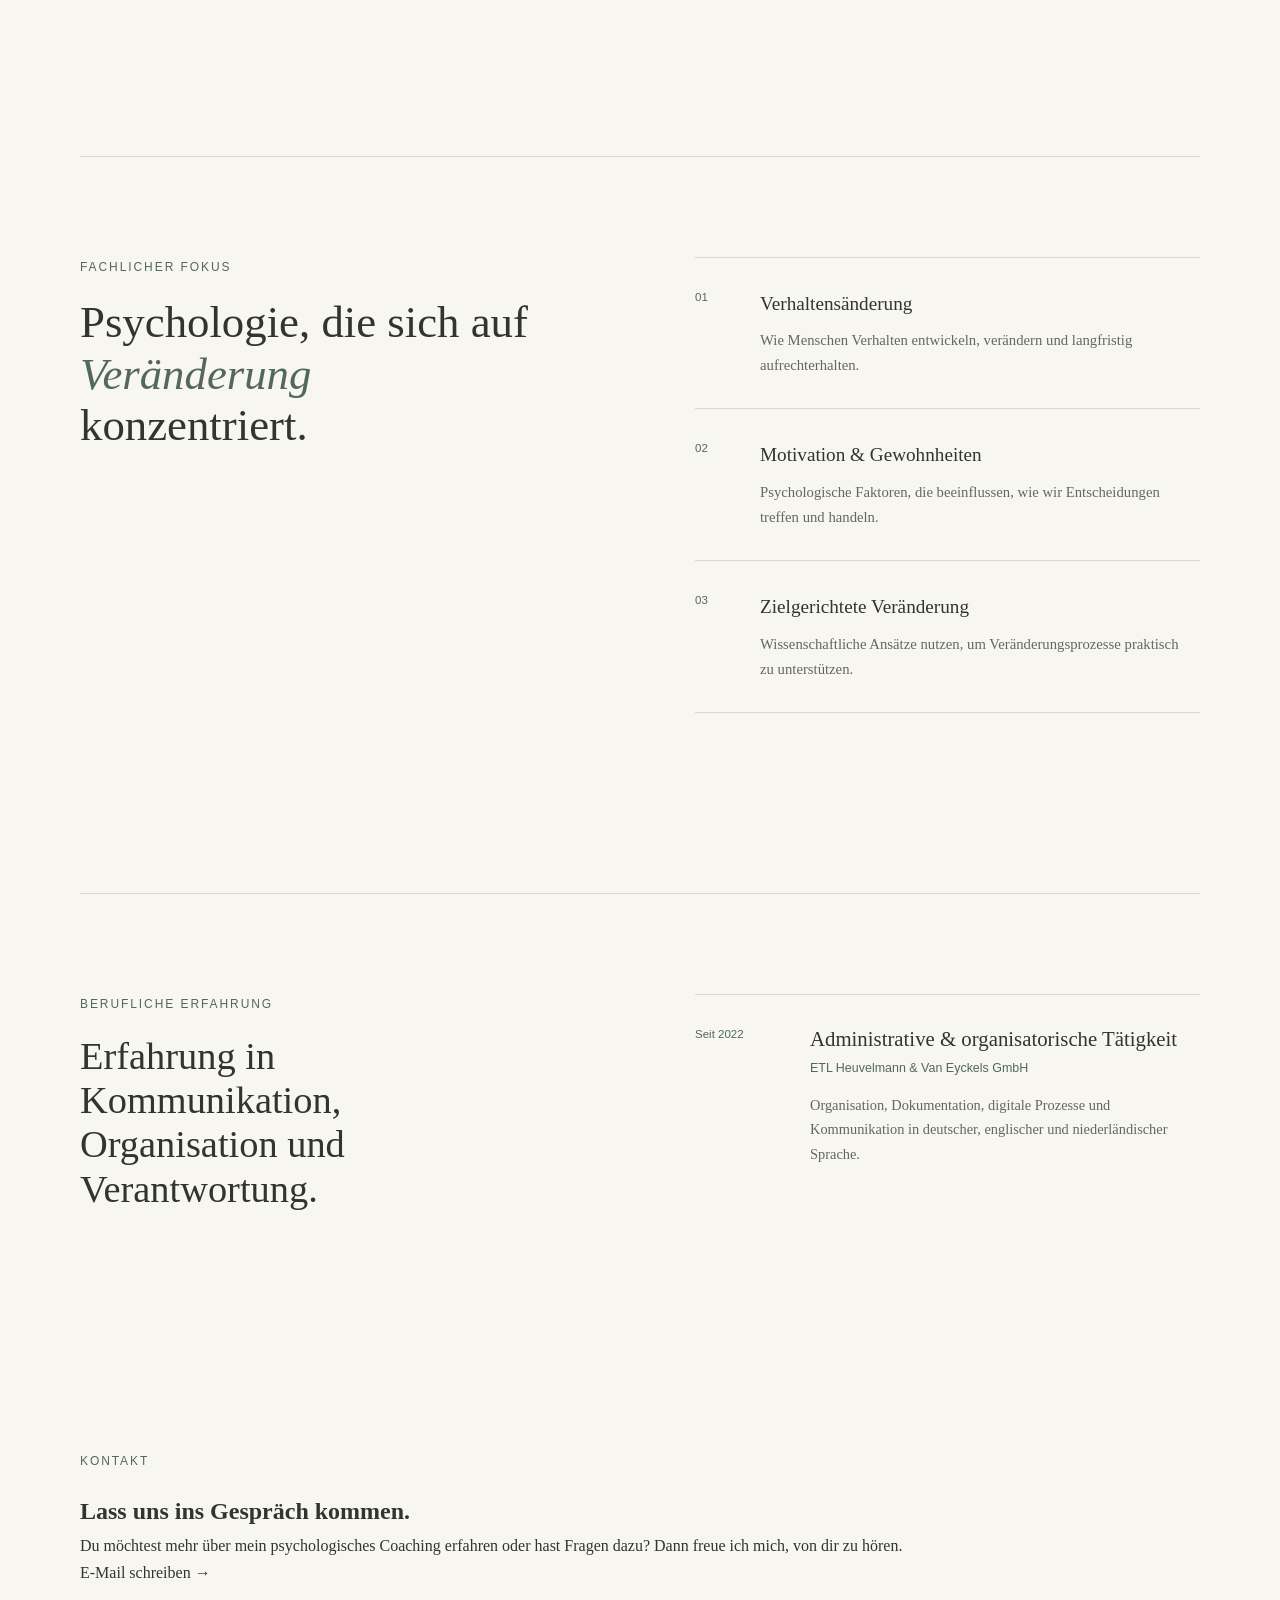
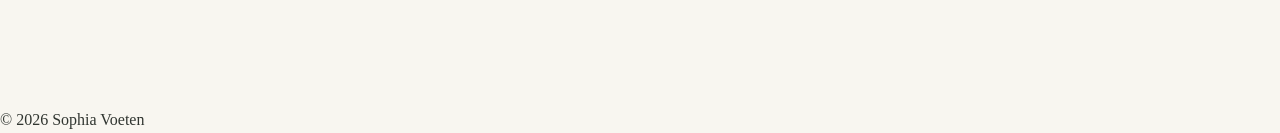
==== commit feba860b: "Refactor contact section in index.html Updated contact section layout and content." ====
--- a/index.html
+++ b/index.html
@@ -435,40 +435,23 @@
 </section>
 
 
-     <!-- CONTACT -->
+    <!-- CONTACT -->
 <section id="kontakt" class="section contact">
 
-    <div class="contact-layout">
-
-        <!-- LEFT -->
-        <div class="contact-heading">
-
-            <p class="eyebrow">Kontakt</p>
-
-            <h2>
-                Lass uns<br>
-                ins Gespräch<br>
-                kommen.
-            </h2>
-
-        </div>
-
-
-        <!-- RIGHT -->
-        <div class="contact-details">
-
-            <p>
-                Du möchtest mehr über mein psychologisches Coaching
-                erfahren oder hast Fragen dazu, ob Coaching dich bei
-                deinem persönlichen Veränderungsprozess unterstützen
-                kann?
-            </p>
-
-            <a href="mailto:sophia.voeten@icloud.com" class="contact-link">
-                E-Mail schreiben <span>→</span>
-            </a>
-
-        </div>
+    <div class="contact-content">
+
+        <p class="eyebrow">Kontakt</p>
+
+        <h2>Lass uns ins Gespräch kommen.</h2>
+
+        <p class="contact-text">
+            Du möchtest mehr über mein psychologisches Coaching erfahren
+            oder hast Fragen dazu? Dann freue ich mich, von dir zu hören.
+        </p>
+
+        <a href="mailto:sophia.voeten@icloud.com" class="contact-link">
+            E-Mail schreiben <span>→</span>
+        </a>
 
     </div>
 
--- a/style.css
+++ b/style.css
@@ -838,44 +838,70 @@
     max-width: none;
 
     background: var(--sage-light);
-
-    text-align: center;
-}
-
-.contact-content {
-    max-width: 720px;
+}
+
+.contact-layout {
+    max-width: 1120px;
 
     margin: 0 auto;
 
-    padding: 30px 0;
-}
-
-.contact-content .eyebrow {
-    margin-bottom: 20px;
-}
-
-.contact-content h2 {
-    margin-bottom: 25px;
-
-    font-size: clamp(2.8rem, 5vw, 4.5rem);
+    display: grid;
+
+    grid-template-columns: 1fr 1fr;
+
+    gap: 120px;
+
+    align-items: start;
+}
+
+.contact-heading h2 {
+    font-size: clamp(3rem, 6vw, 5.5rem);
 
     font-weight: normal;
 
-    line-height: 1.1;
-}
-
-.contact-text {
-    max-width: 620px;
-
-    margin: 0 auto 35px;
-
-    font-size: 1.1rem;
+    line-height: 1.02;
+}
+
+.contact-details {
+    padding-top: 45px;
+
+    max-width: 450px;
+}
+
+.contact-details > p {
+    margin-bottom: 40px;
+
+    font-size: 1.15rem;
 
     color: var(--text-light);
 }
 
-.contact .button {
-    margin-top: 5px;
+.contact-link {
+    display: inline-flex;
+
+    align-items: center;
+
+    gap: 15px;
+
+    padding-bottom: 8px;
+
+    border-bottom: 1px solid var(--sage-dark);
+
+    font-family: Arial, sans-serif;
+
+    font-size: 0.85rem;
+
+    color: var(--sage-dark);
+
+    transition: gap 0.3s ease;
+}
+
+.contact-link:hover {
+    gap: 25px;
+}
+
+.contact-link span {
+    font-size: 1.2rem;
 }
 
 /* =========================
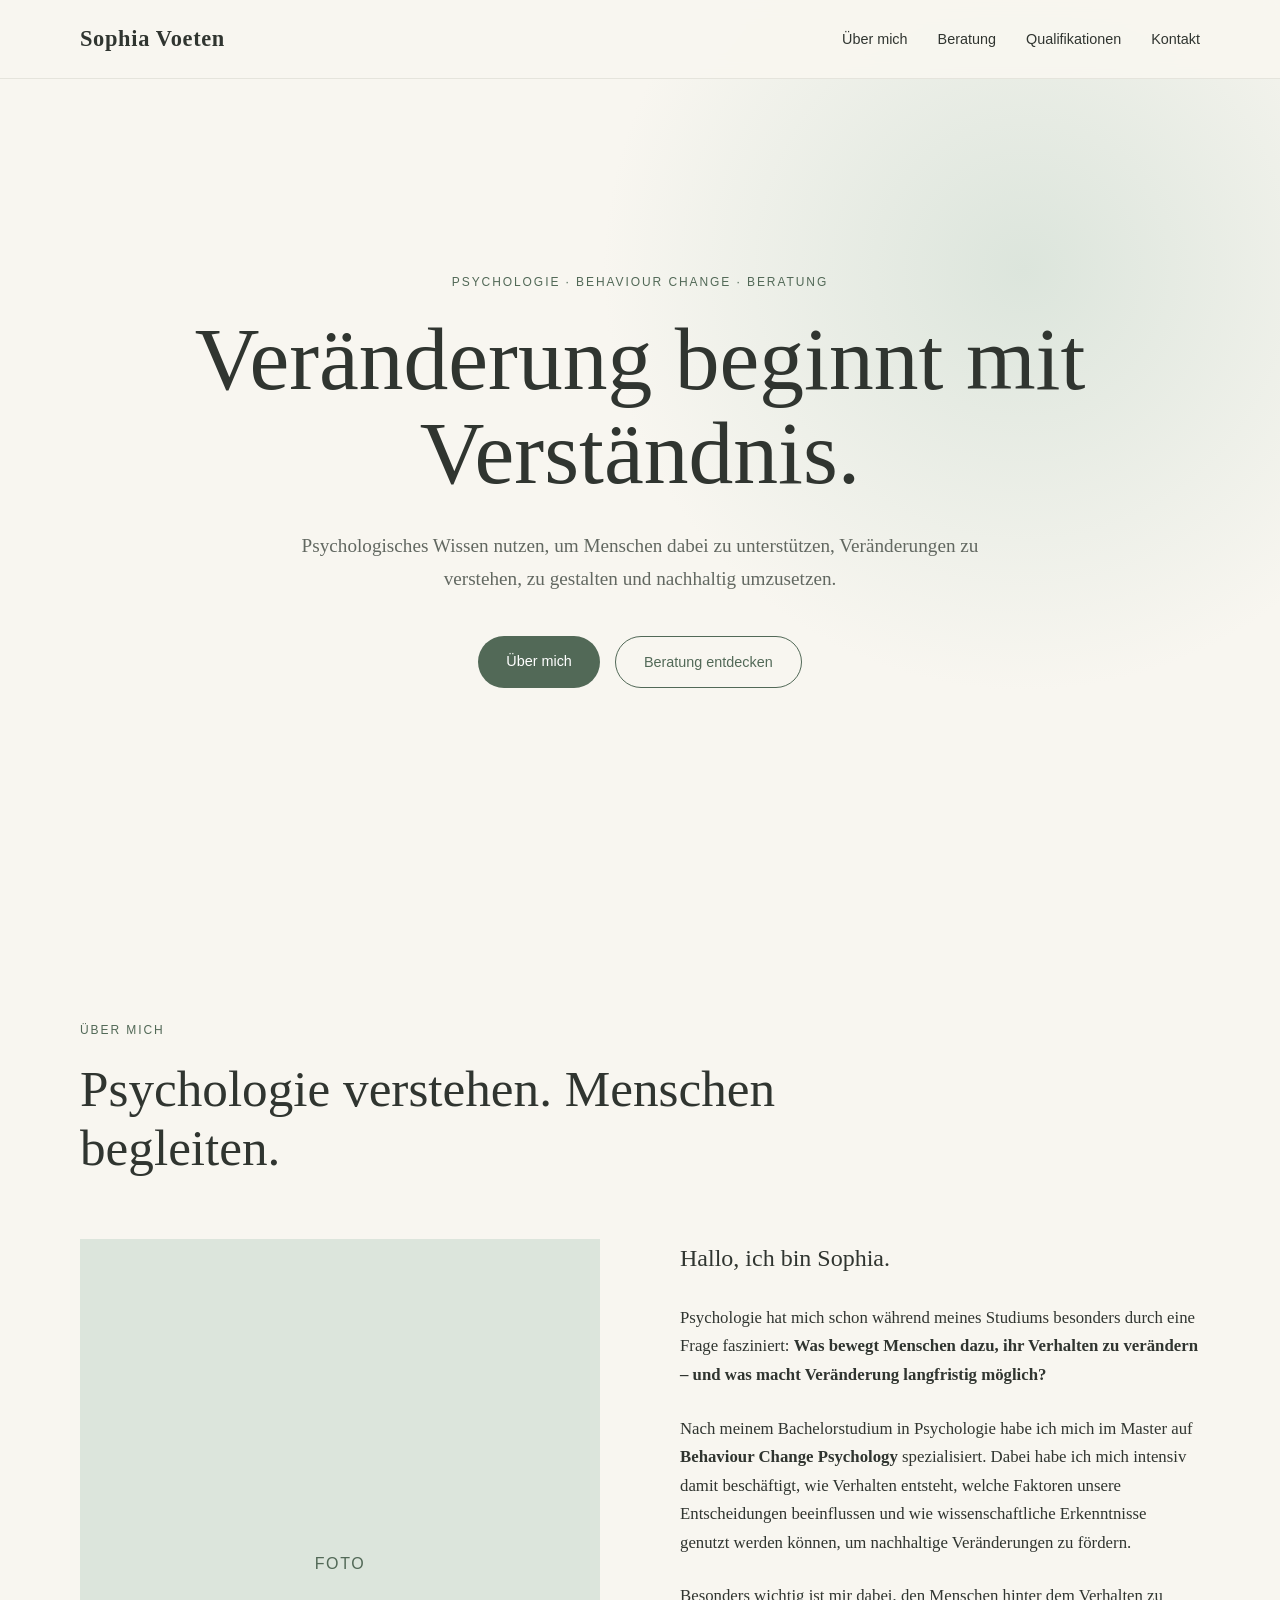
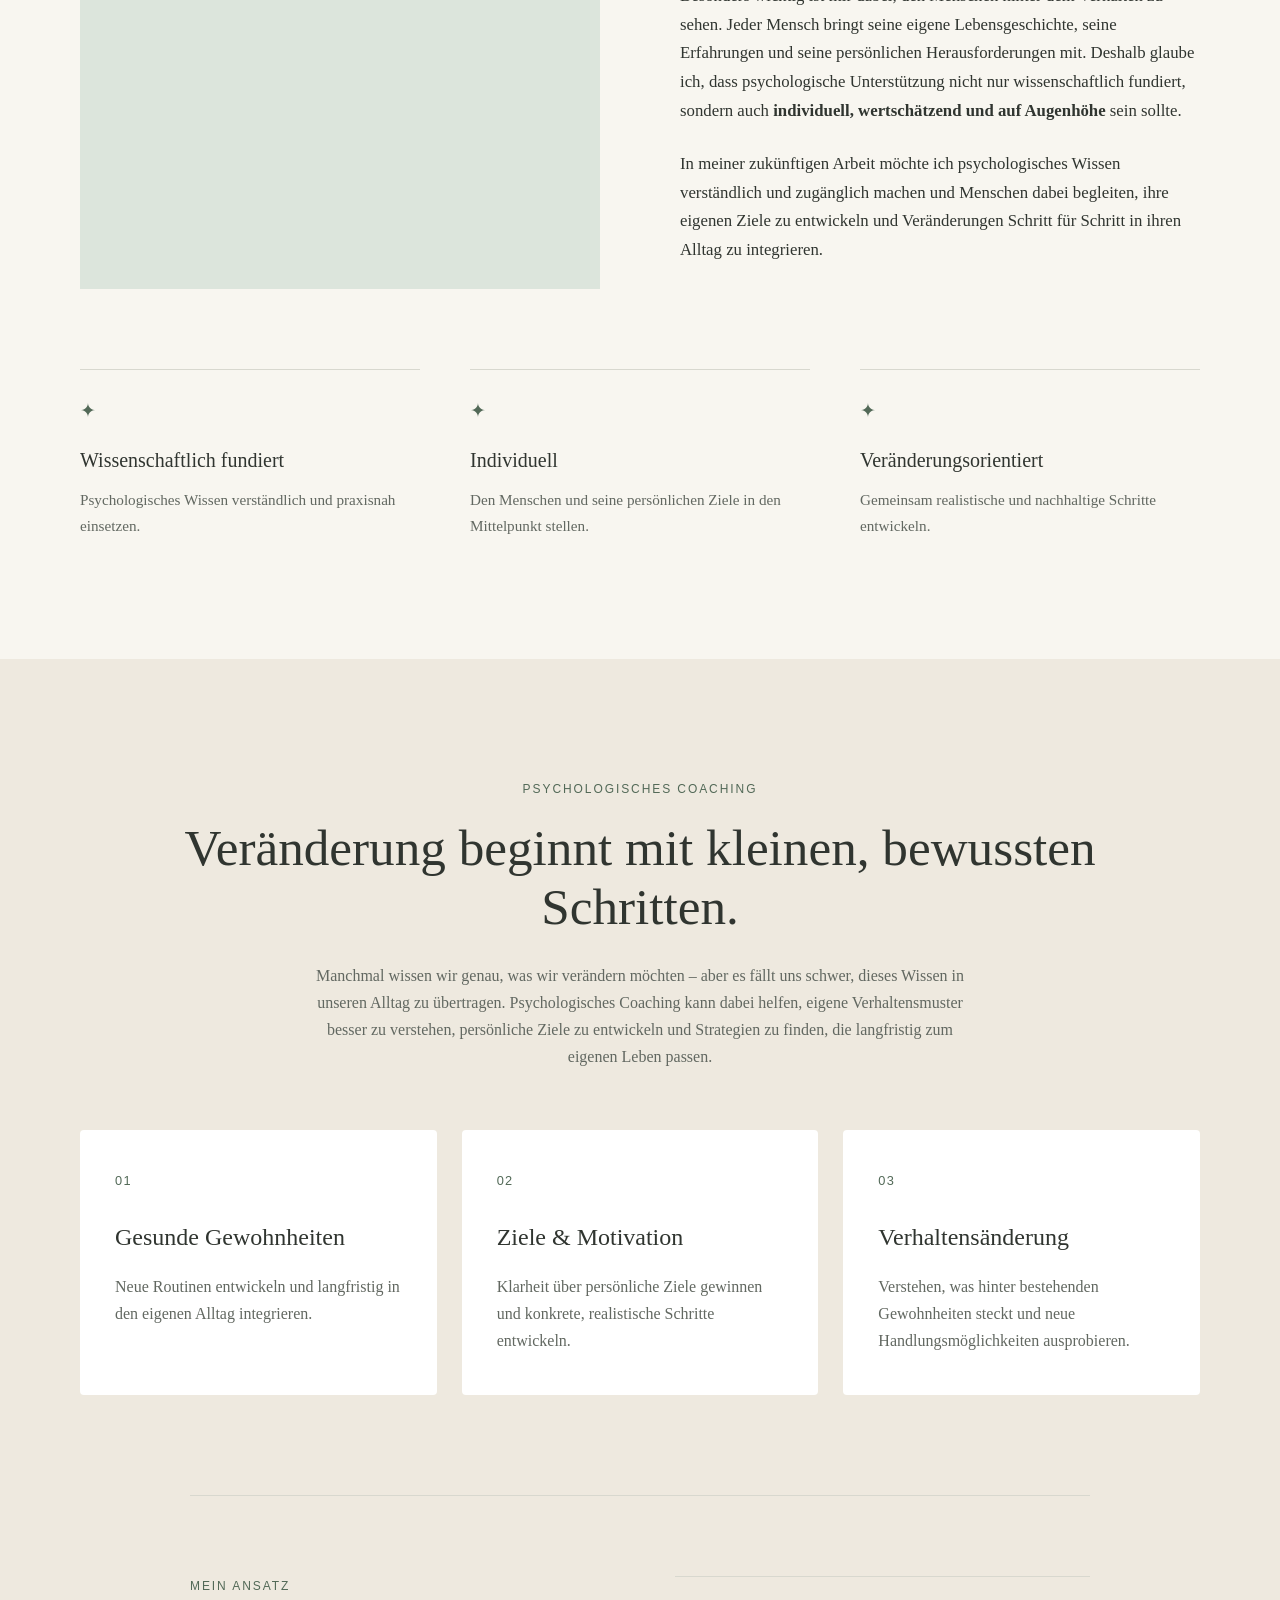
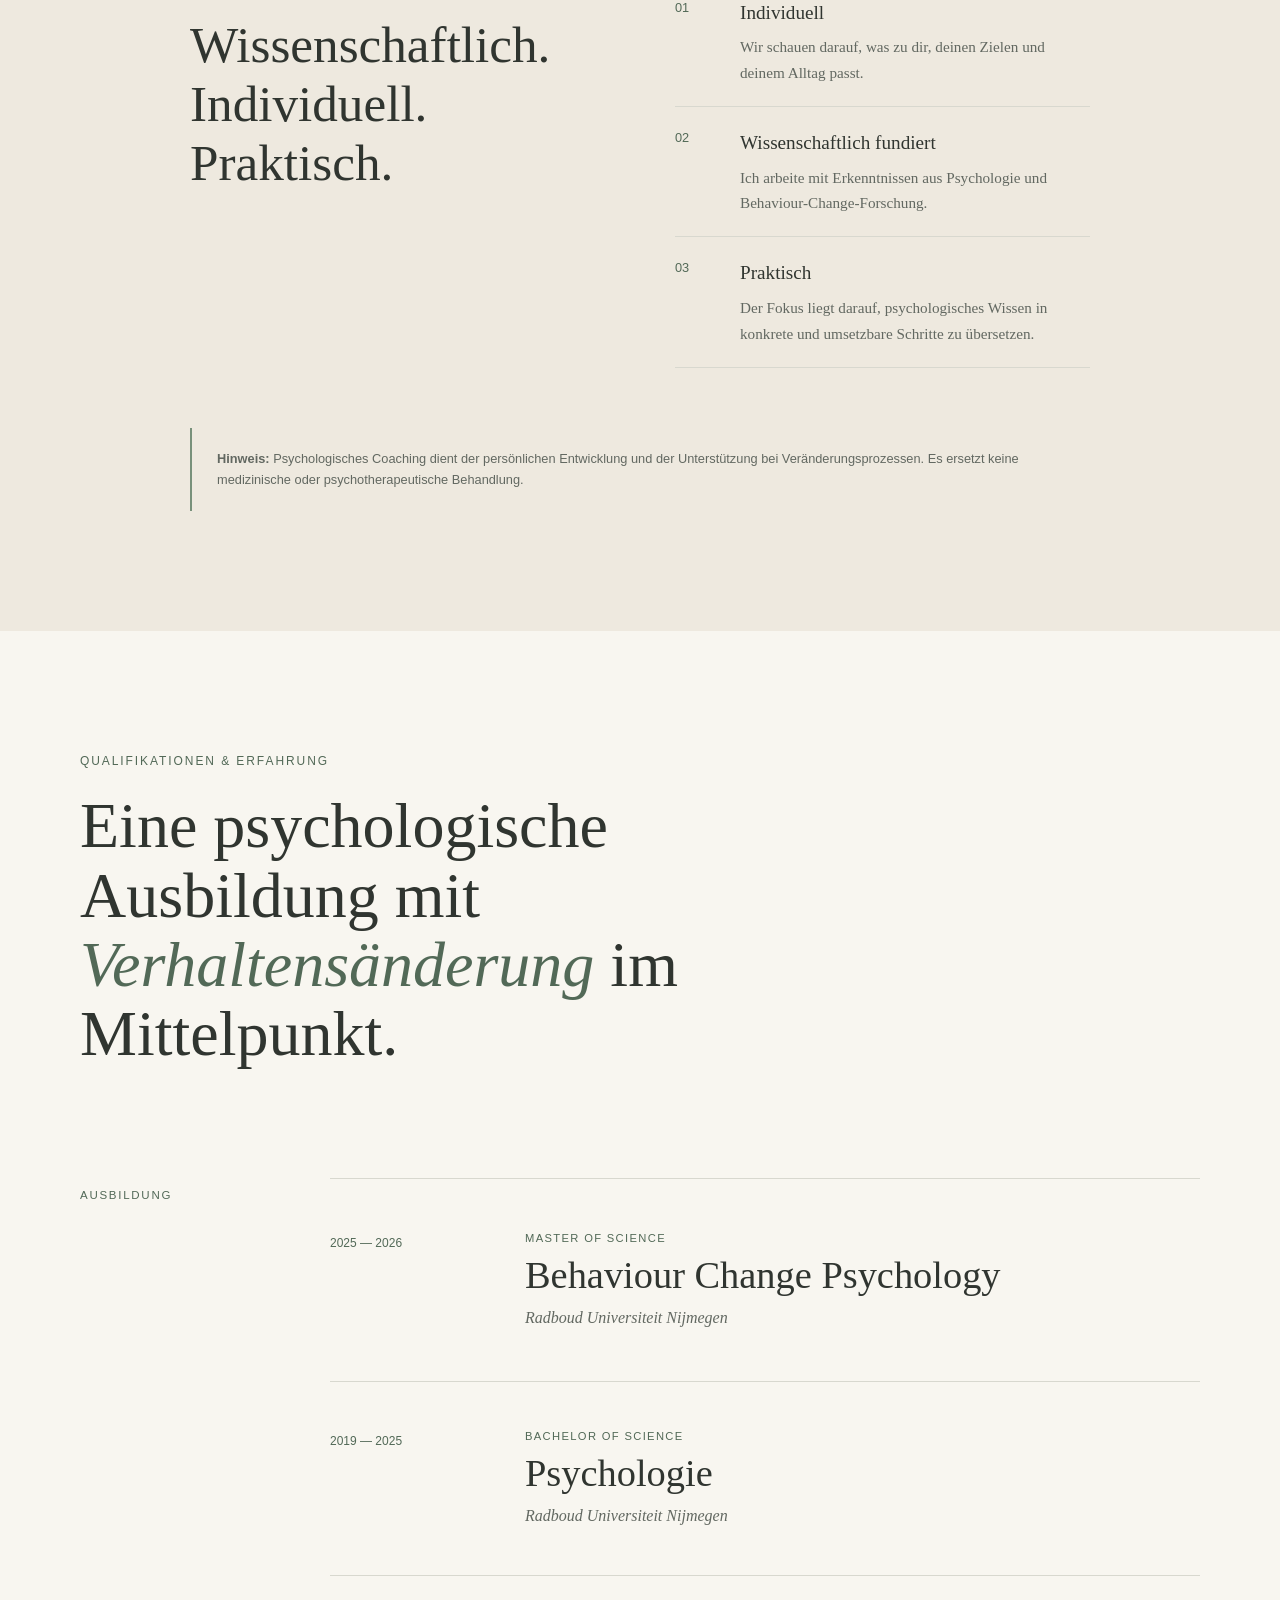
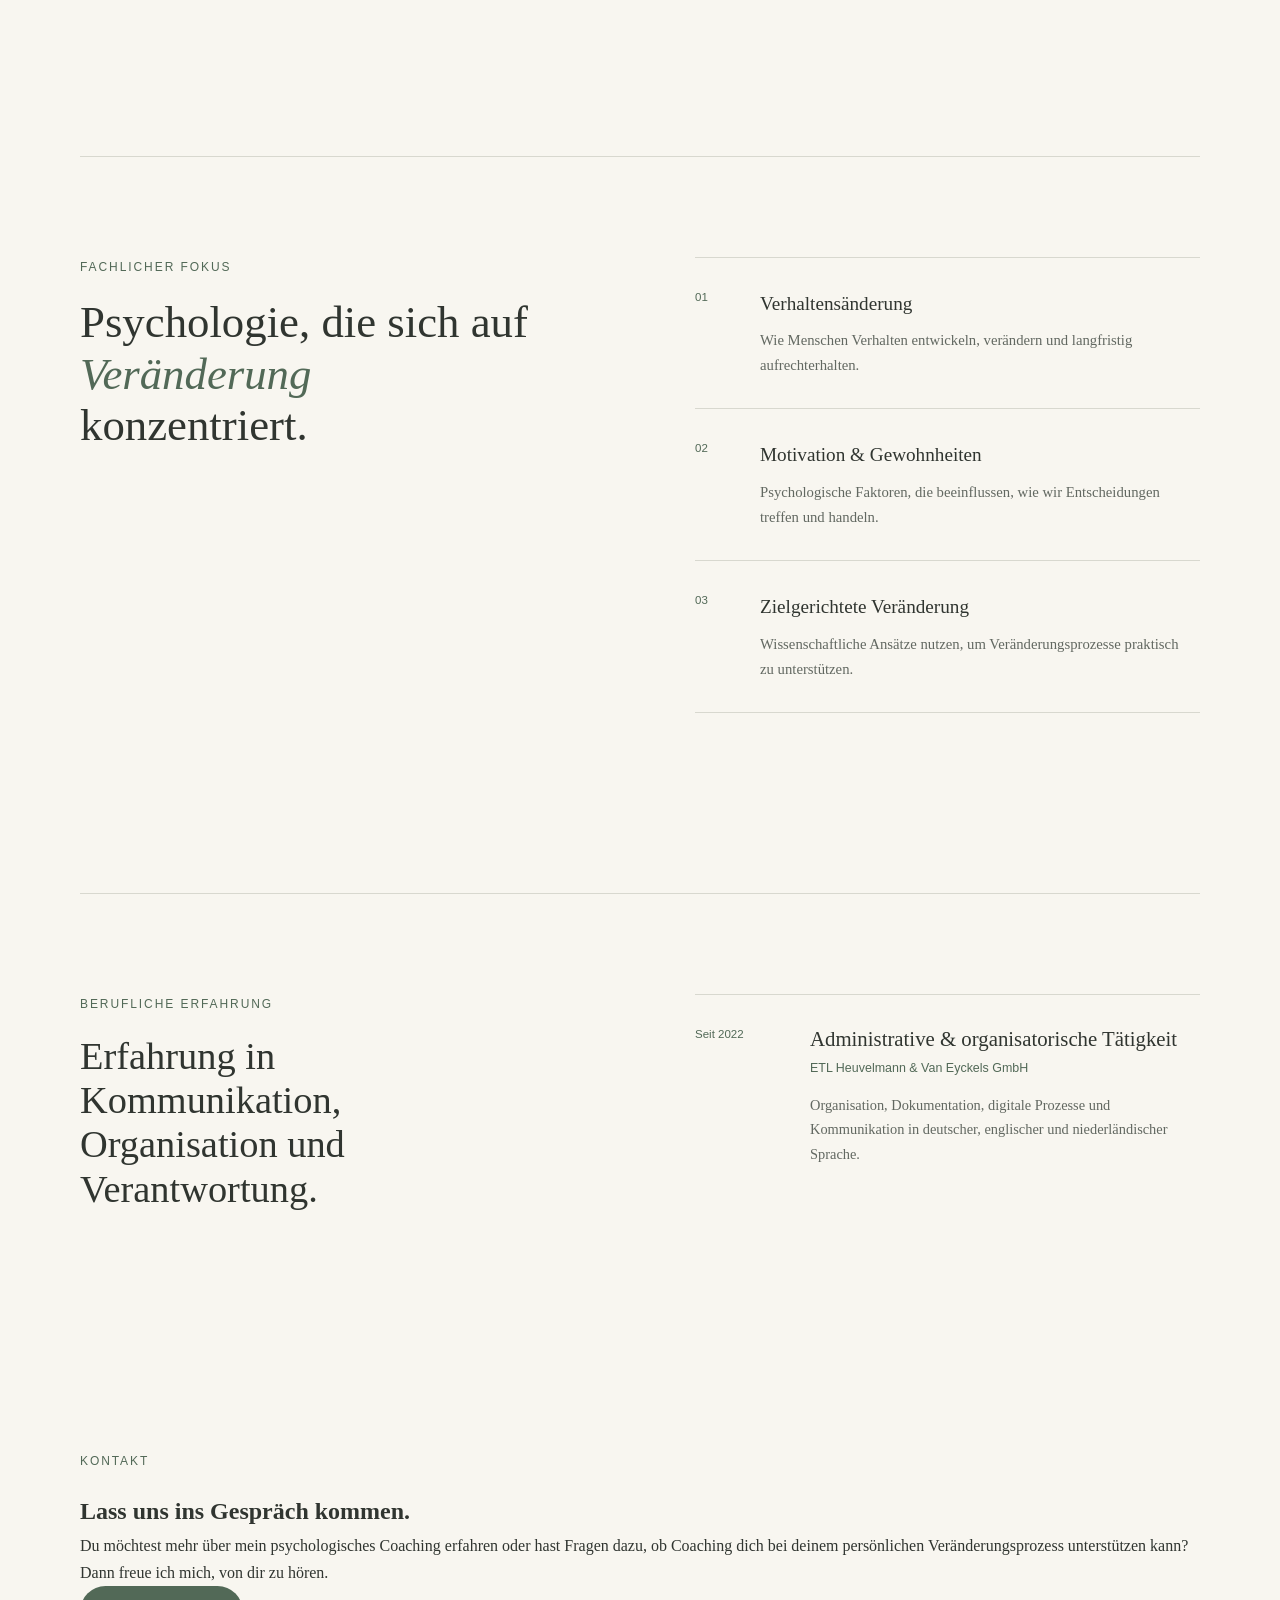
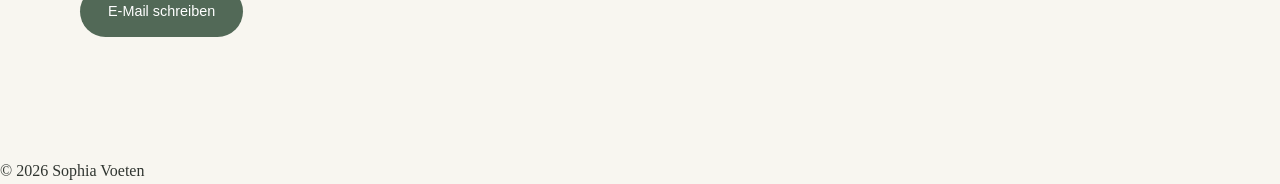
==== commit 368bb4d6: "Revise contact text and update email link Updated contact section with revised text and email link." ====
--- a/index.html
+++ b/index.html
@@ -442,15 +442,19 @@
 
         <p class="eyebrow">Kontakt</p>
 
-        <h2>Lass uns ins Gespräch kommen.</h2>
+        <h2>
+            Lass uns ins Gespräch kommen.
+        </h2>
 
         <p class="contact-text">
             Du möchtest mehr über mein psychologisches Coaching erfahren
-            oder hast Fragen dazu? Dann freue ich mich, von dir zu hören.
+            oder hast Fragen dazu, ob Coaching dich bei deinem persönlichen
+            Veränderungsprozess unterstützen kann? Dann freue ich mich,
+            von dir zu hören.
         </p>
 
-        <a href="mailto:sophia.voeten@icloud.com" class="contact-link">
-            E-Mail schreiben <span>→</span>
+        <a href="mailto:DEINE-EMAIL@EMAIL.DE" class="button primary">
+            E-Mail schreiben
         </a>
 
     </div>
--- a/style.css
+++ b/style.css
@@ -838,70 +838,42 @@
     max-width: none;
 
     background: var(--sage-light);
-}
-
-.contact-layout {
-    max-width: 1120px;
+
+    text-align: center;
+}
+
+.contact-content {
+    max-width: 750px;
 
     margin: 0 auto;
-
-    display: grid;
-
-    grid-template-columns: 1fr 1fr;
-
-    gap: 120px;
-
-    align-items: start;
-}
-
-.contact-heading h2 {
-    font-size: clamp(3rem, 6vw, 5.5rem);
-
-    font-weight: normal;
-
-    line-height: 1.02;
-}
-
-.contact-details {
-    padding-top: 45px;
-
-    max-width: 450px;
-}
-
-.contact-details > p {
-    margin-bottom: 40px;
-
-    font-size: 1.15rem;
+}
+
+.contact-content .eyebrow {
+    margin-bottom: 20px;
+}
+
+.contact-content h2 {
+    margin-bottom: 25px;
+
+    font-size: clamp(2.8rem, 5vw, 4.5rem);
+
+    font-weight: normal;
+
+    line-height: 1.1;
+}
+
+.contact-text {
+    max-width: 620px;
+
+    margin: 0 auto 40px;
+
+    font-size: 1.1rem;
 
     color: var(--text-light);
 }
 
-.contact-link {
-    display: inline-flex;
-
-    align-items: center;
-
-    gap: 15px;
-
-    padding-bottom: 8px;
-
-    border-bottom: 1px solid var(--sage-dark);
-
-    font-family: Arial, sans-serif;
-
-    font-size: 0.85rem;
-
-    color: var(--sage-dark);
-
-    transition: gap 0.3s ease;
-}
-
-.contact-link:hover {
-    gap: 25px;
-}
-
-.contact-link span {
-    font-size: 1.2rem;
+.contact .button {
+    margin-top: 0;
 }
 
 /* =========================
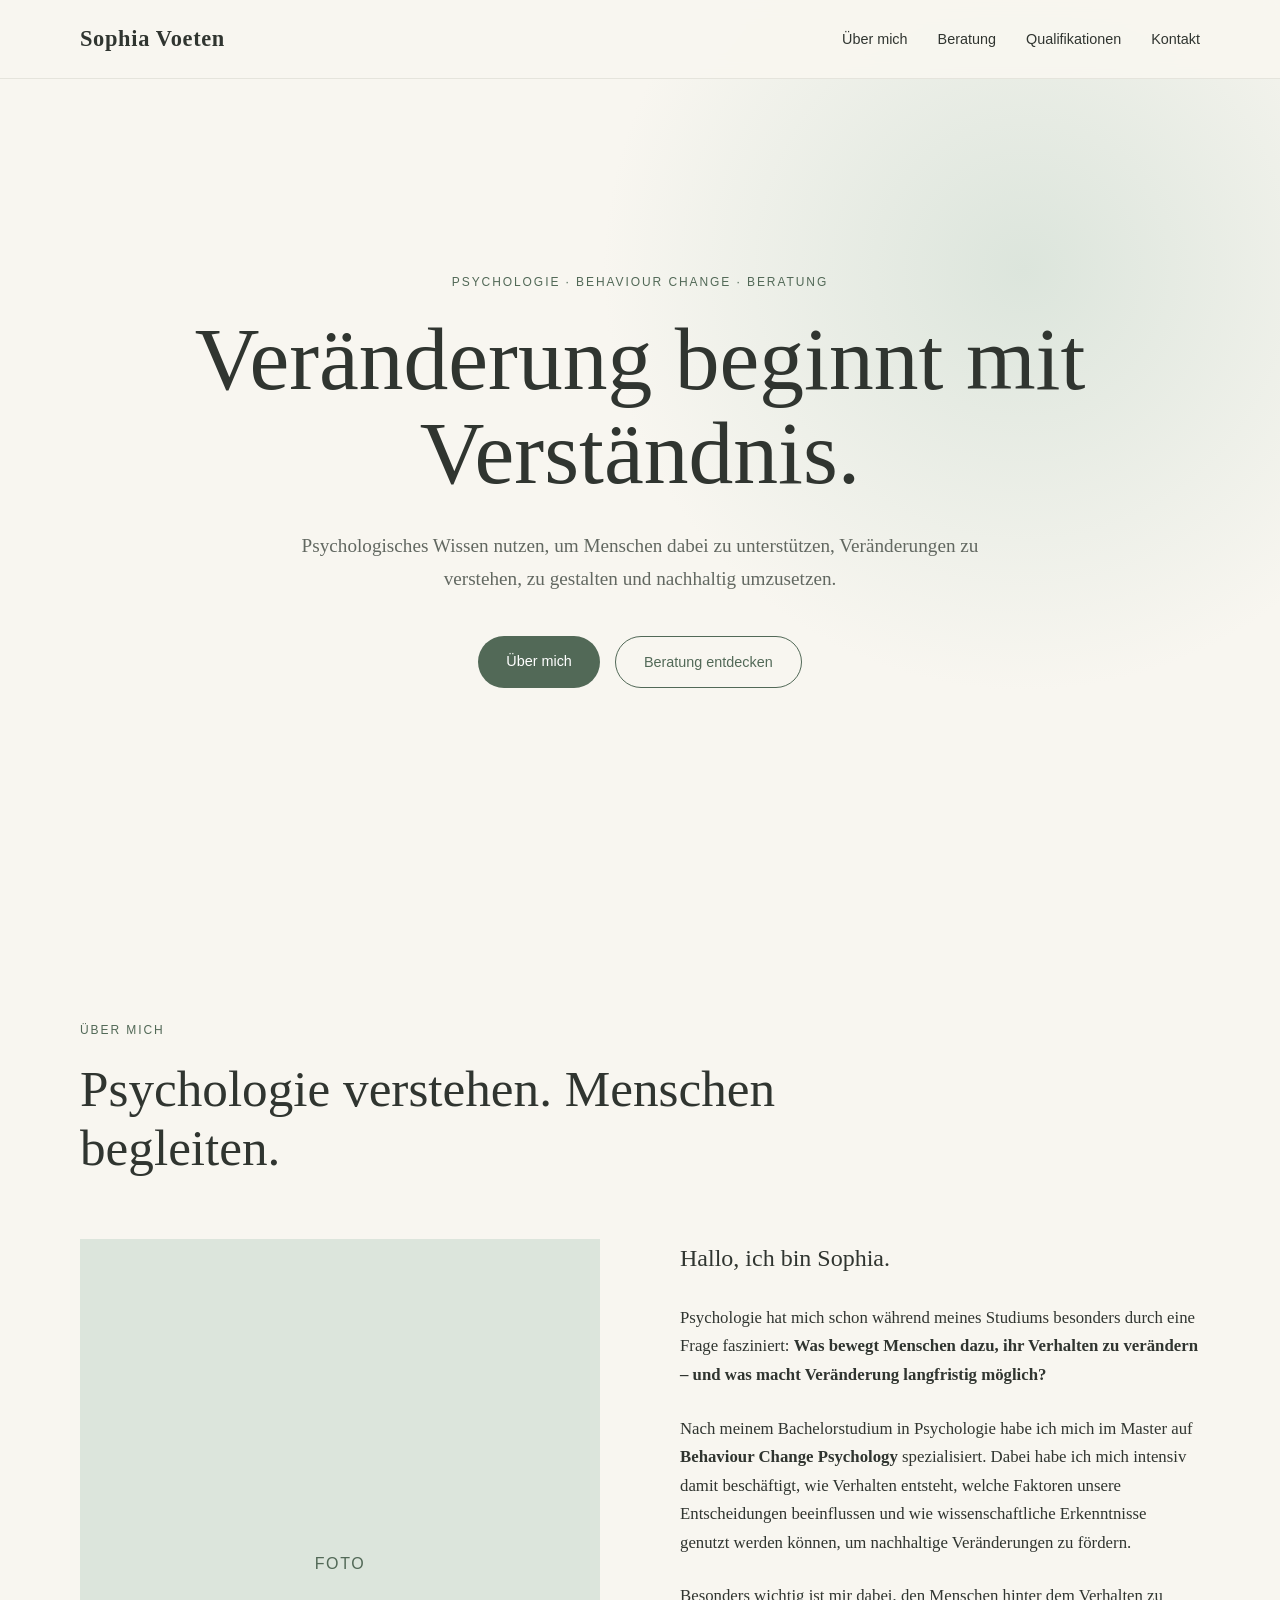
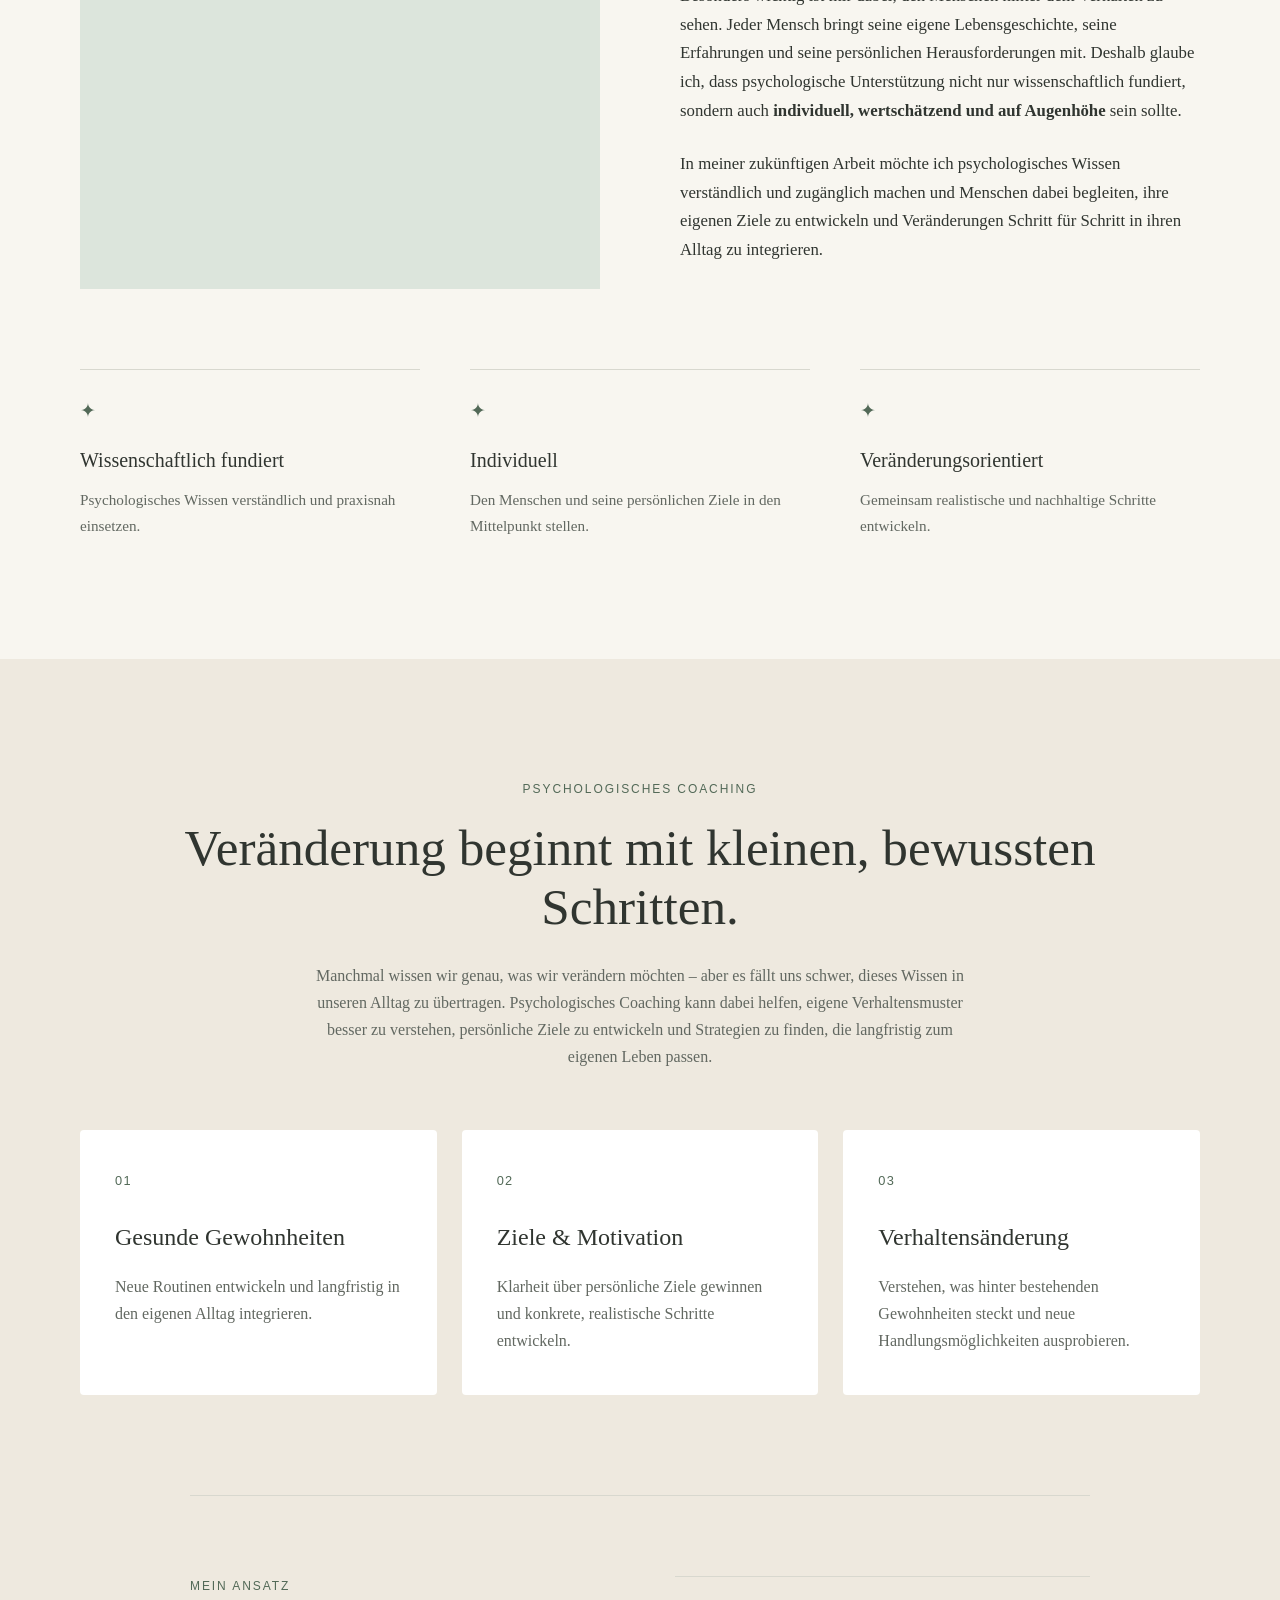
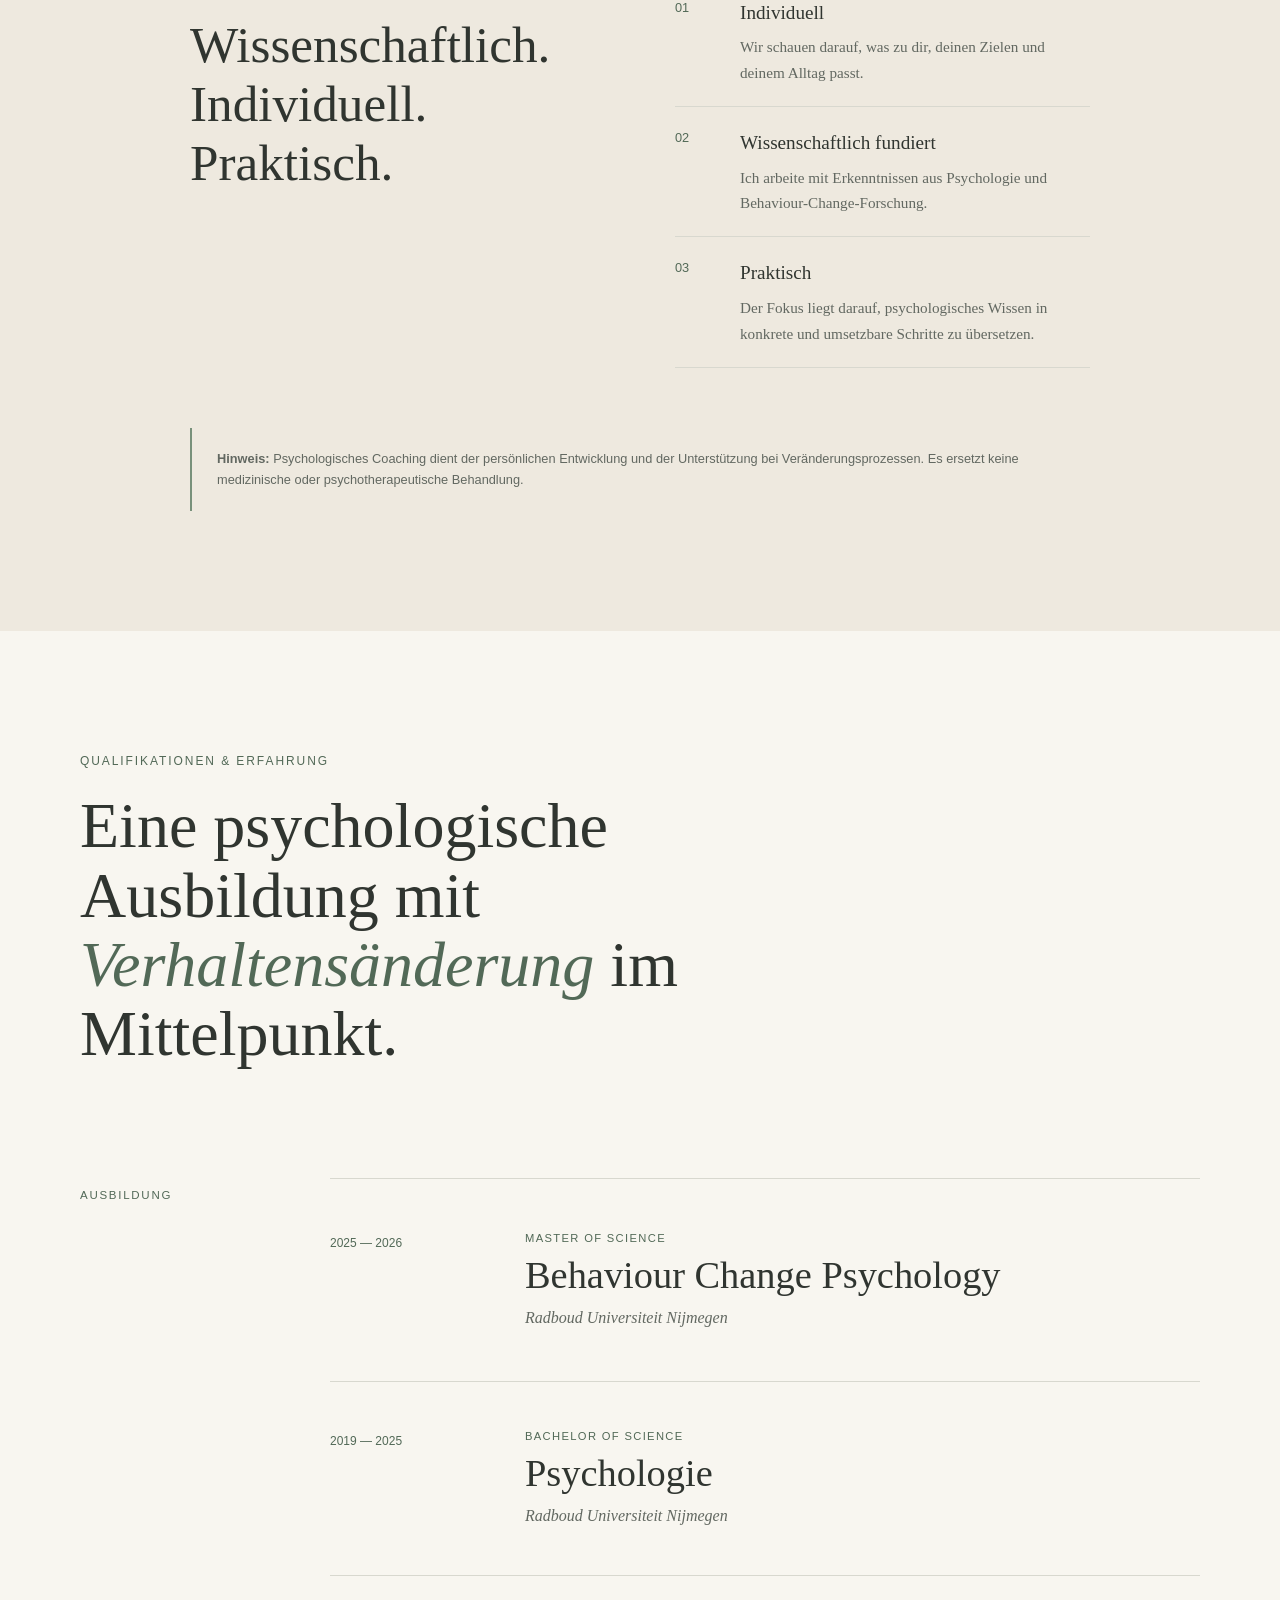
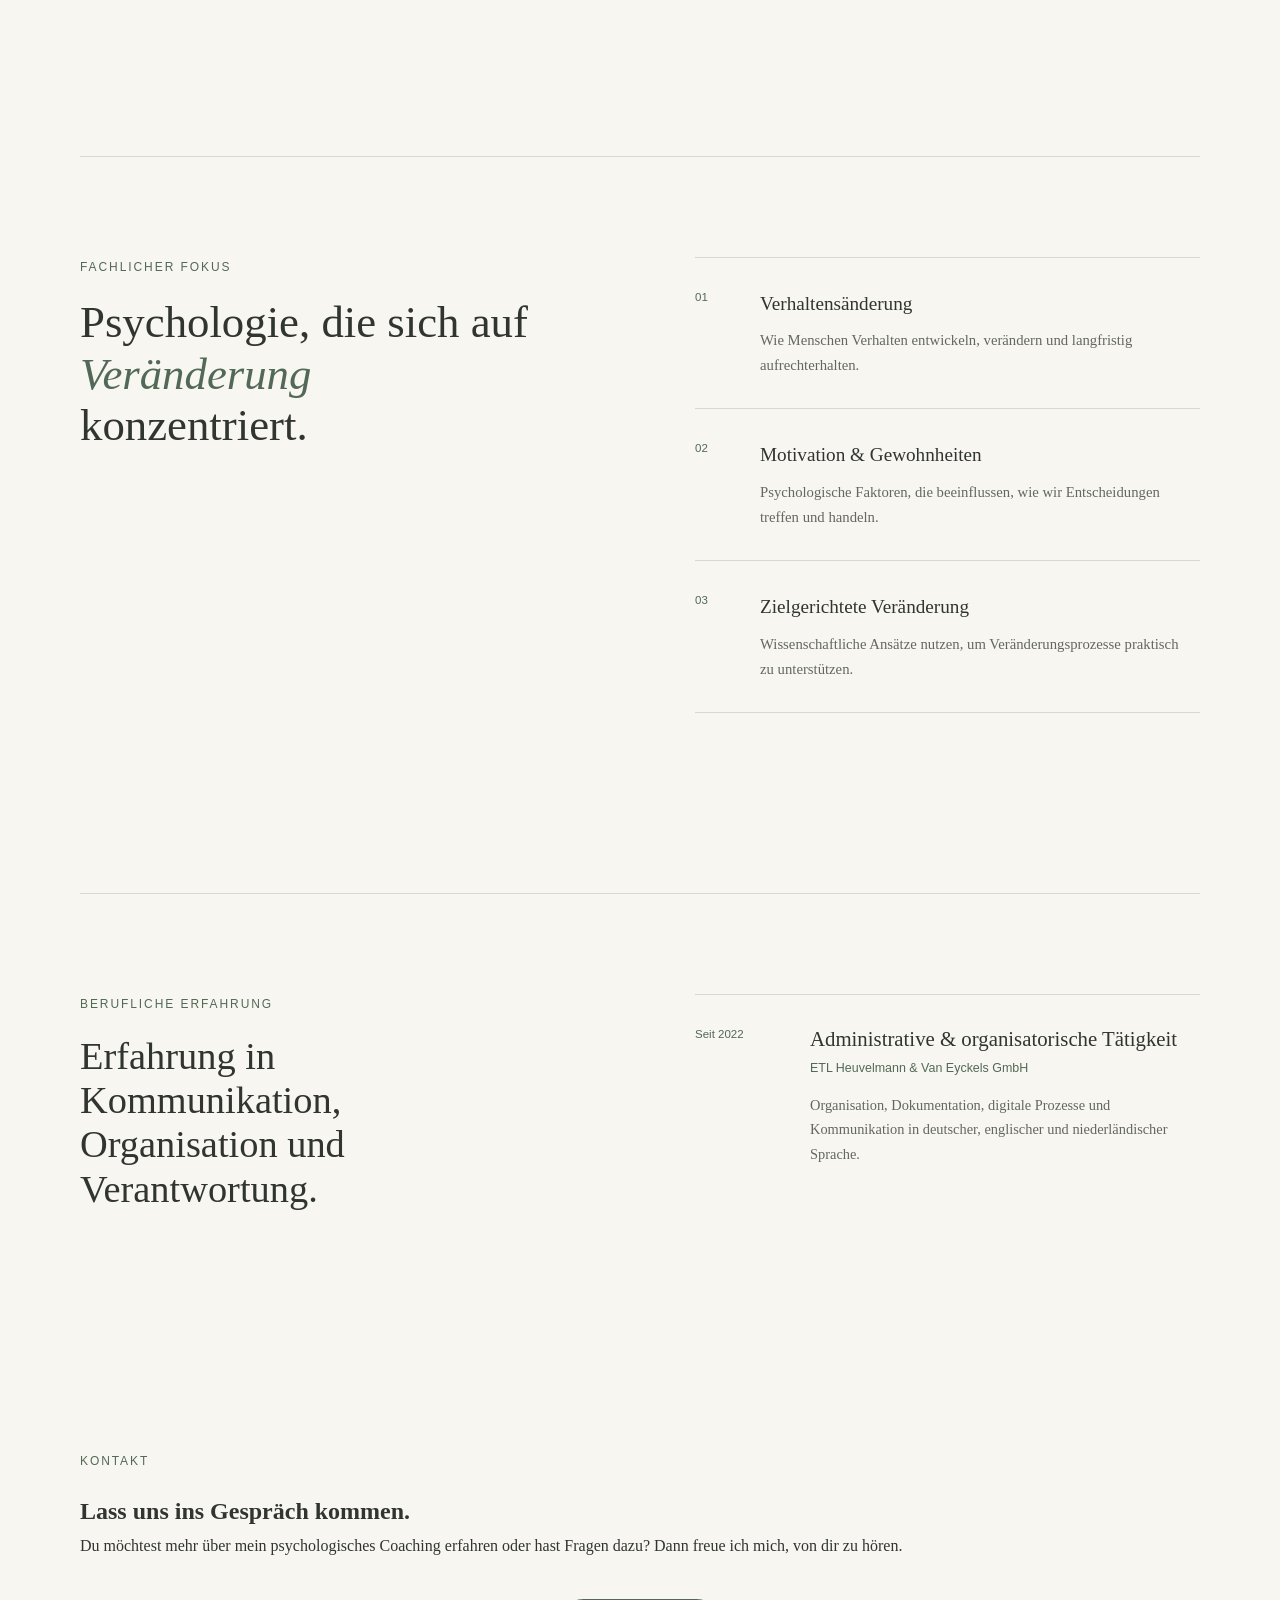
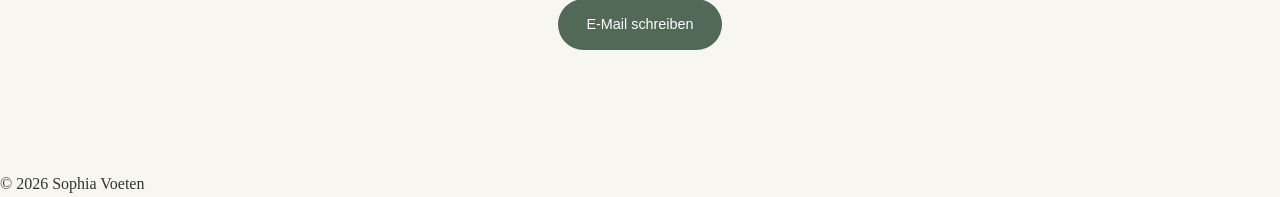
==== commit e85cd866: "Refactor contact section in index.html" ====
--- a/index.html
+++ b/index.html
@@ -435,7 +435,7 @@
 </section>
 
 
-    <!-- CONTACT -->
+   <!-- CONTACT -->
 <section id="kontakt" class="section contact">
 
     <div class="contact-content">
@@ -448,14 +448,14 @@
 
         <p class="contact-text">
             Du möchtest mehr über mein psychologisches Coaching erfahren
-            oder hast Fragen dazu, ob Coaching dich bei deinem persönlichen
-            Veränderungsprozess unterstützen kann? Dann freue ich mich,
-            von dir zu hören.
+            oder hast Fragen dazu? Dann freue ich mich, von dir zu hören.
         </p>
 
-        <a href="mailto:DEINE-EMAIL@EMAIL.DE" class="button primary">
-            E-Mail schreiben
-        </a>
+        <div class="hero-buttons">
+            <a href="mailto:DEINE-EMAIL@EMAIL.DE" class="button primary">
+                E-Mail schreiben
+            </a>
+        </div>
 
     </div>
 
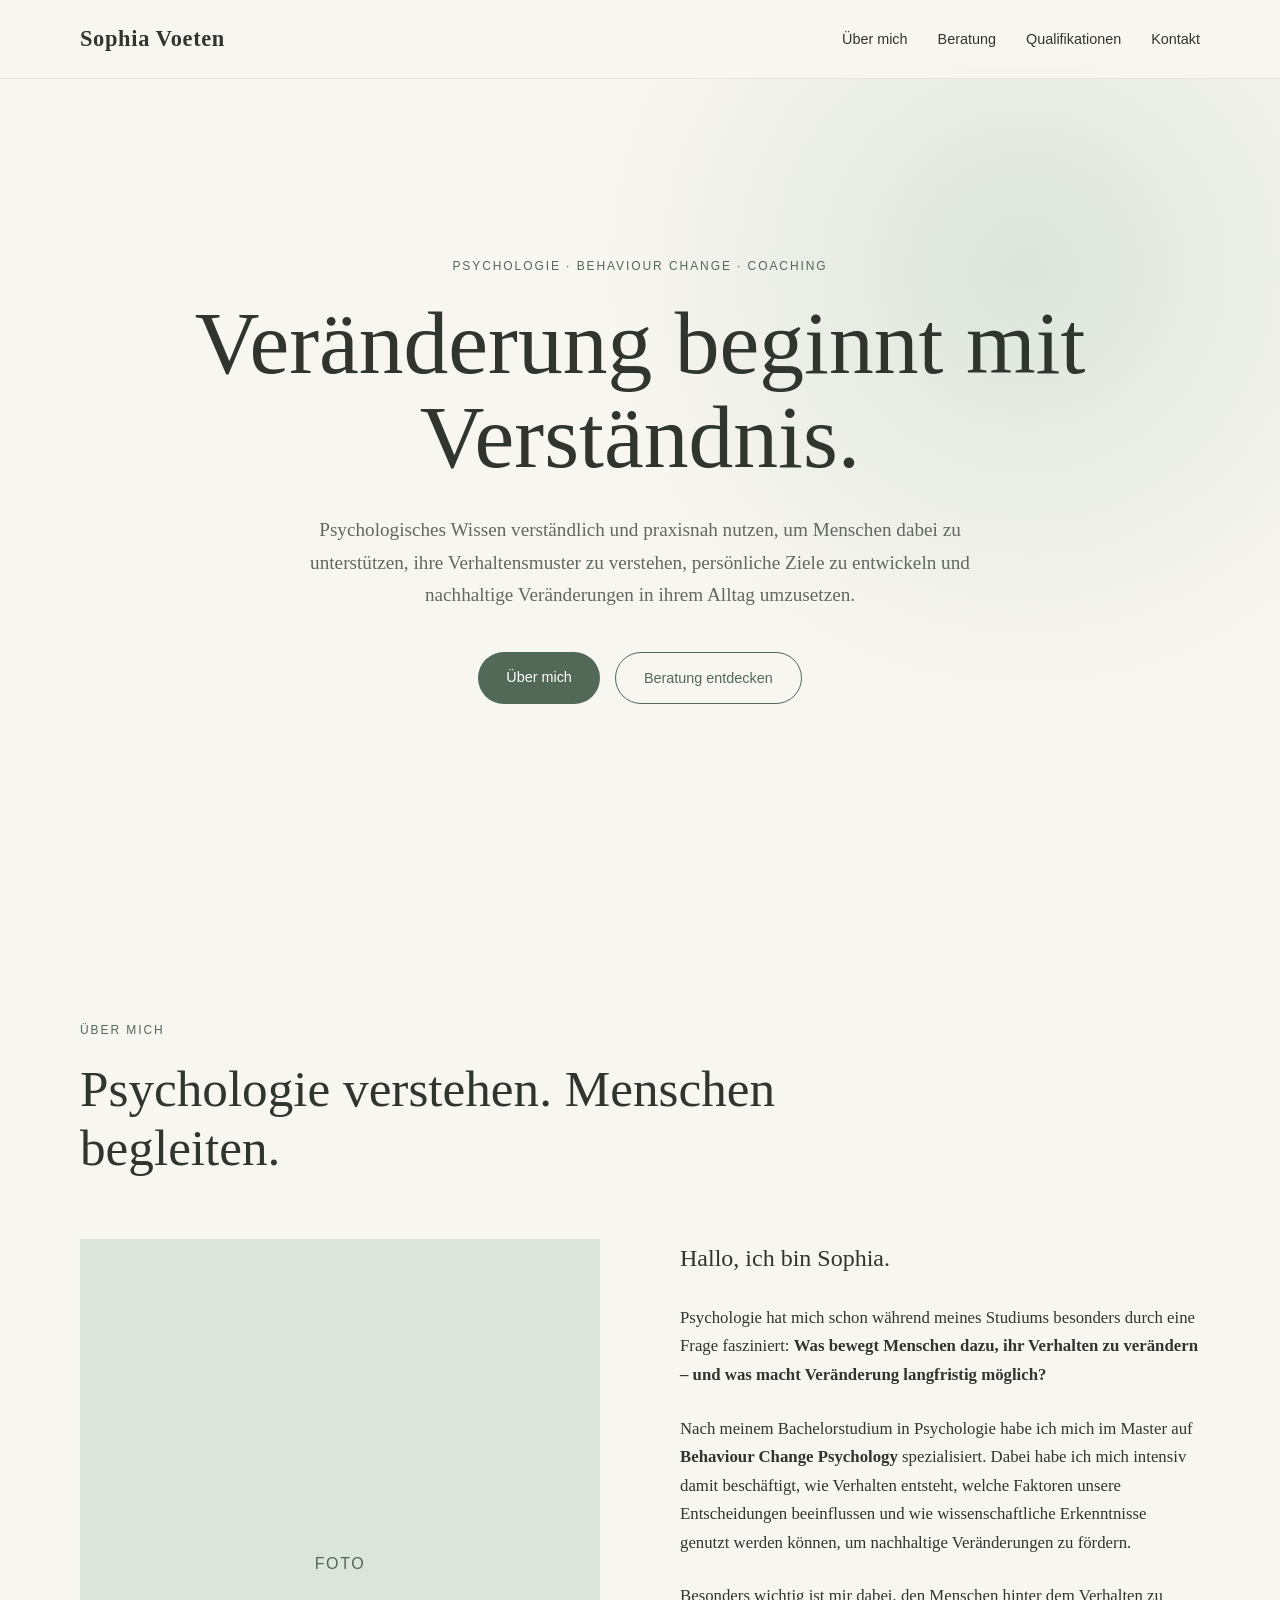
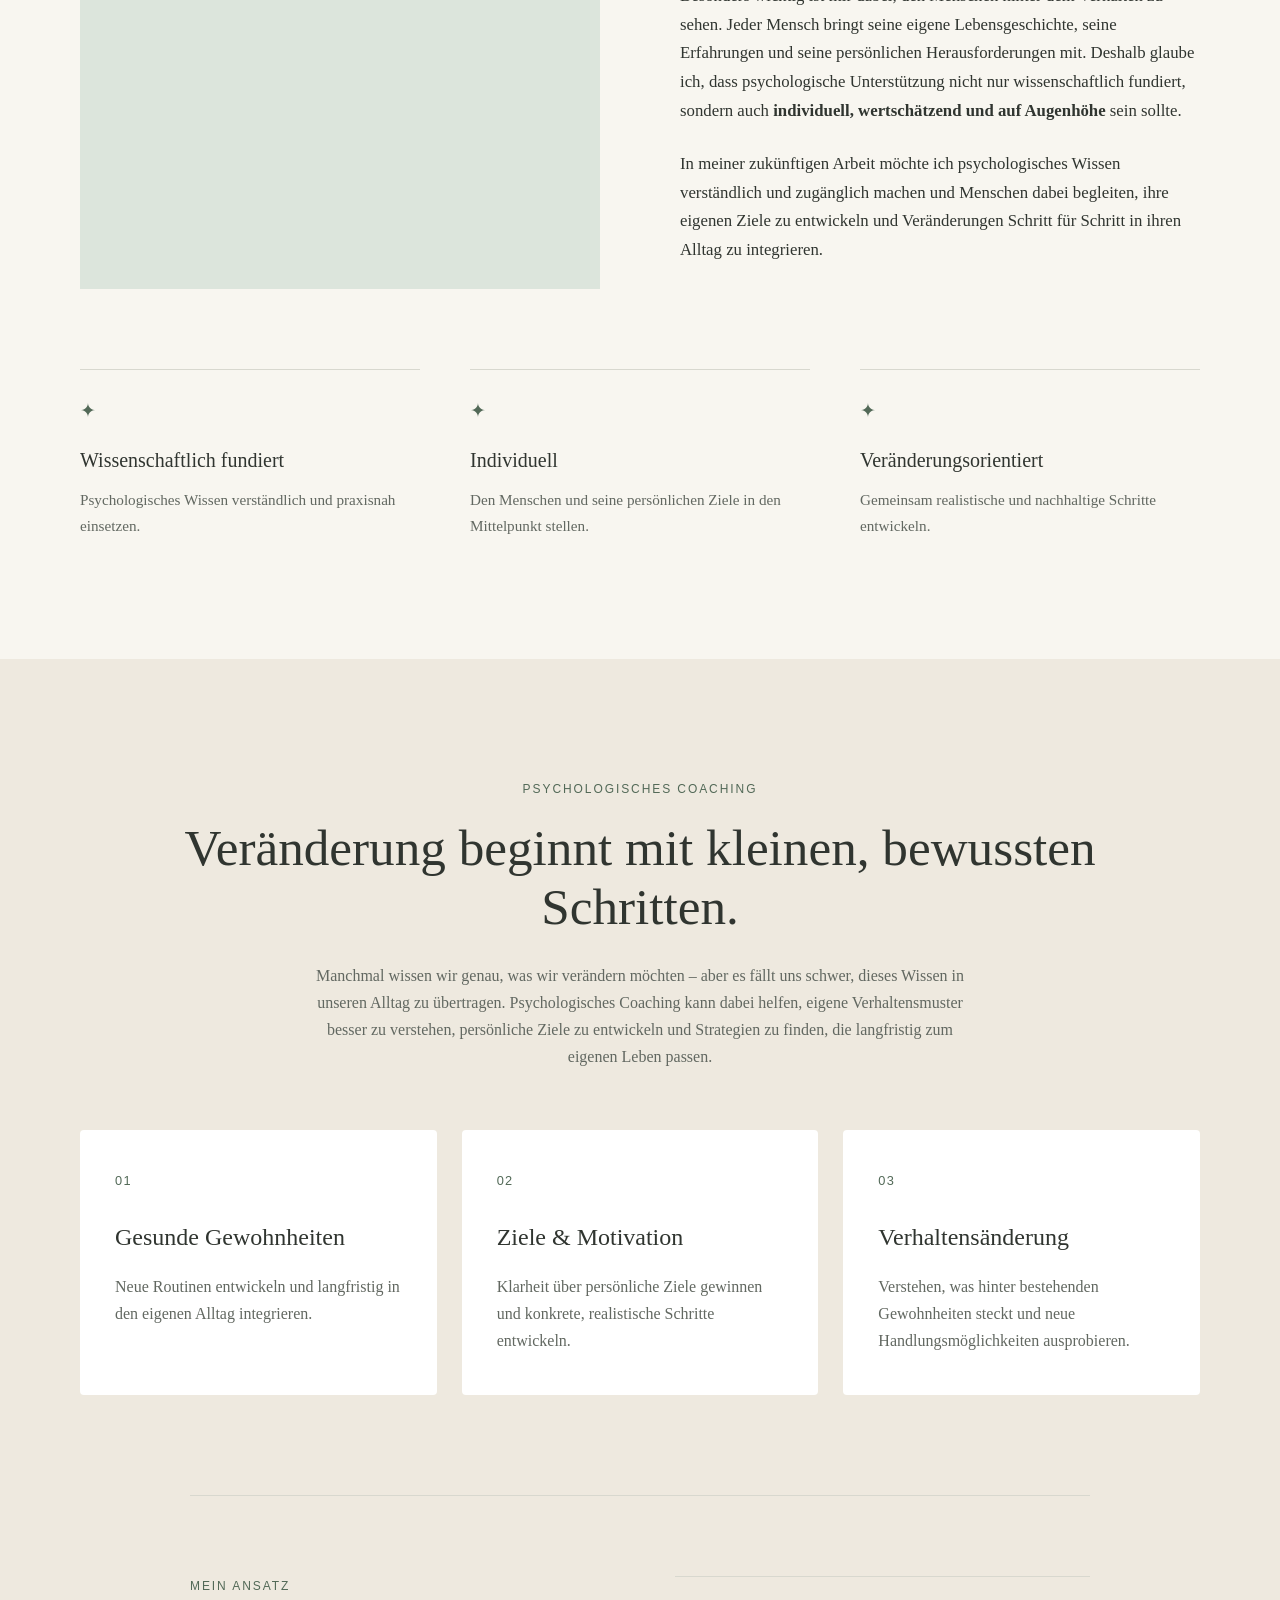
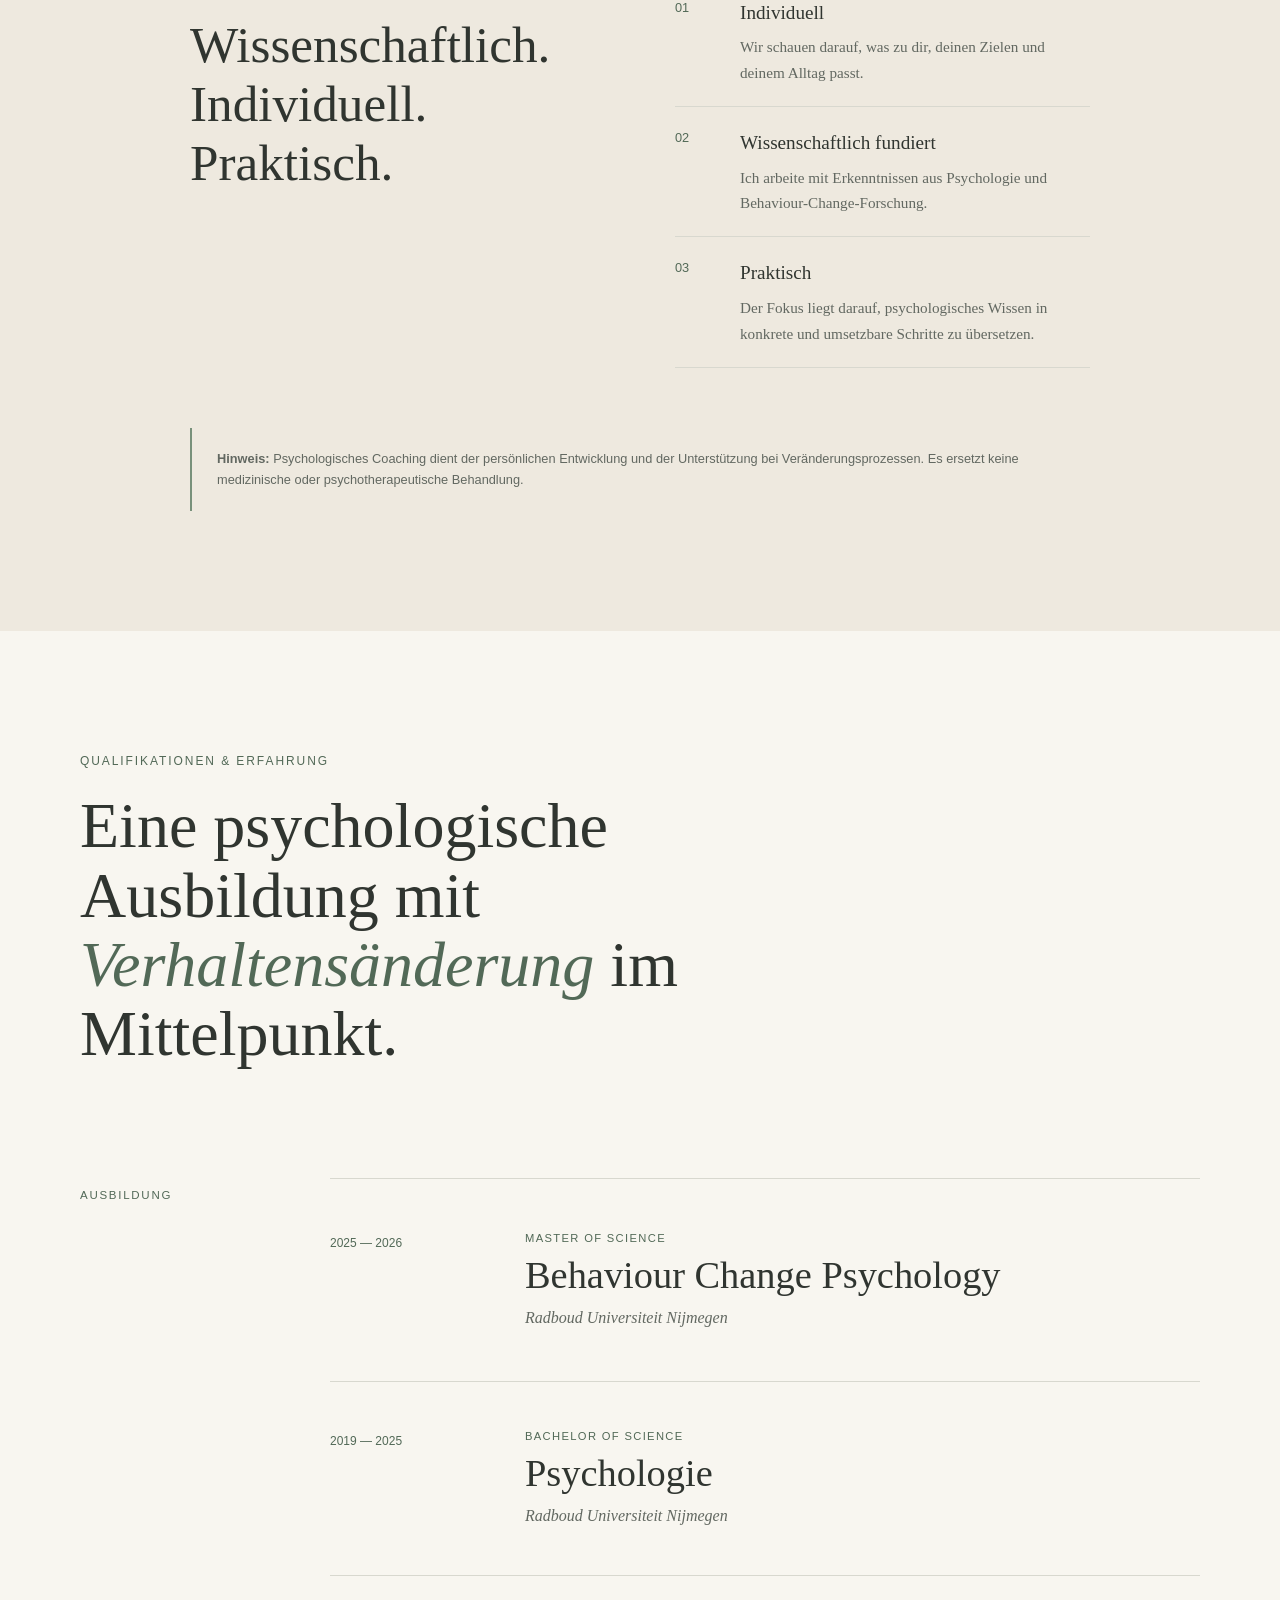
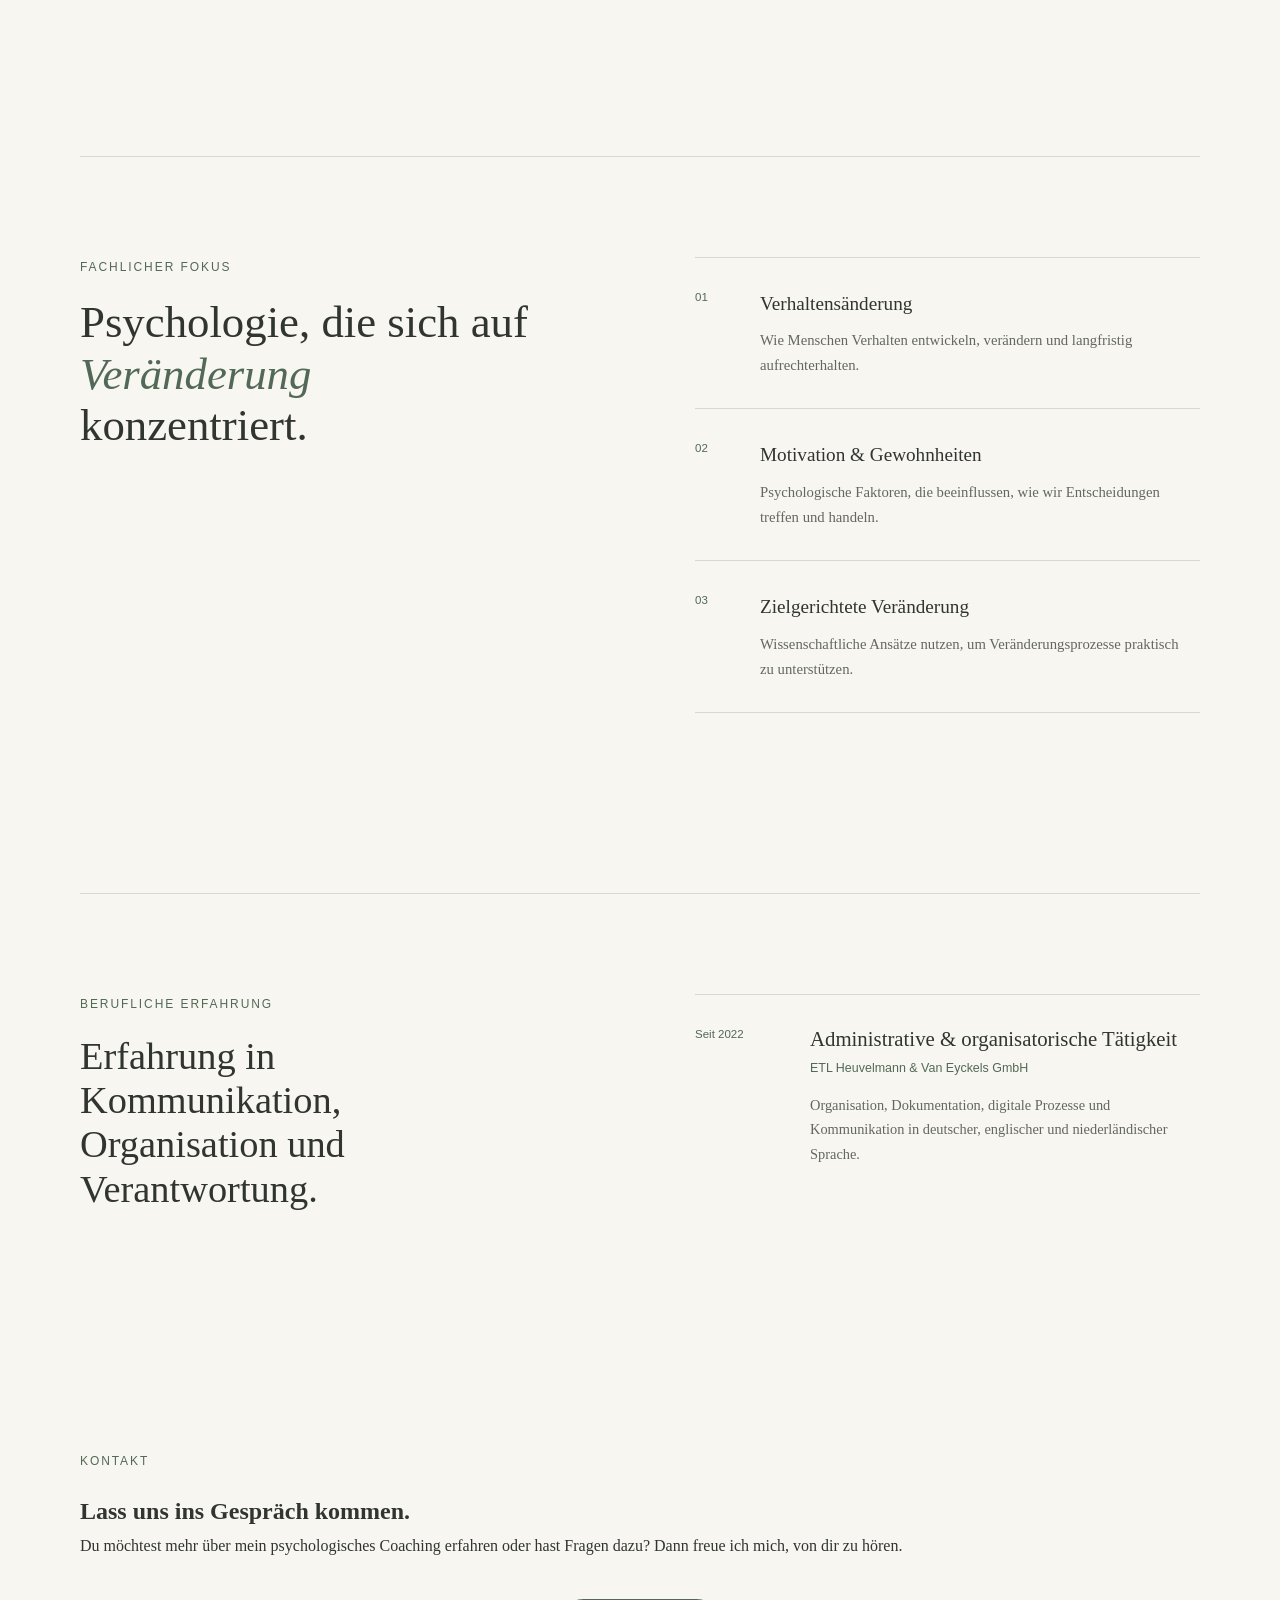
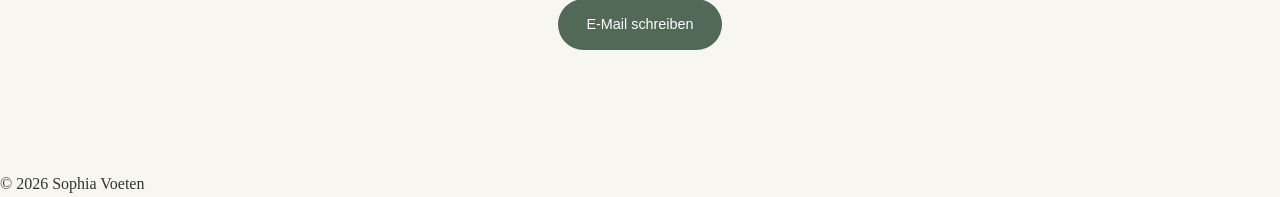
==== commit d0bec653: "Update index.html" ====
--- a/index.html
+++ b/index.html
@@ -27,14 +27,16 @@
         <!-- HERO -->
         <section id="home" class="hero">
             <div class="hero-content">
-                <p class="eyebrow">Psychologie · Behaviour Change · Beratung</p>
+                <p class="eyebrow">Psychologie · Behaviour Change · Coaching</p>
 
                 <h1>Veränderung beginnt mit Verständnis.</h1>
 
                 <p class="hero-text">
-                    Psychologisches Wissen nutzen, um Menschen dabei zu unterstützen,
-                    Veränderungen zu verstehen, zu gestalten und nachhaltig umzusetzen.
-                </p>
+    Psychologisches Wissen verständlich und praxisnah nutzen, um Menschen
+    dabei zu unterstützen, ihre Verhaltensmuster zu verstehen, persönliche
+    Ziele zu entwickeln und nachhaltige Veränderungen in ihrem Alltag
+    umzusetzen.
+</p>
 
                 <div class="hero-buttons">
                     <a href="#about" class="button primary">Über mich</a>
--- a/style.css
+++ b/style.css
@@ -837,43 +837,55 @@
 .contact {
     max-width: none;
 
+    min-height: 70vh;
+
+    padding-top: 150px;
+    padding-bottom: 150px;
+
     background: var(--sage-light);
 
+    display: flex;
+    align-items: center;
+    justify-content: center;
+
     text-align: center;
 }
 
 .contact-content {
-    max-width: 750px;
+    width: 100%;
+    max-width: 900px;
 
     margin: 0 auto;
 }
 
 .contact-content .eyebrow {
-    margin-bottom: 20px;
+    margin-bottom: 25px;
 }
 
 .contact-content h2 {
-    margin-bottom: 25px;
-
-    font-size: clamp(2.8rem, 5vw, 4.5rem);
-
-    font-weight: normal;
-
-    line-height: 1.1;
+    max-width: 850px;
+
+    margin: 0 auto 30px;
+
+    font-size: clamp(3rem, 6vw, 5.5rem);
+
+    font-weight: normal;
+
+    line-height: 1.05;
 }
 
 .contact-text {
-    max-width: 620px;
-
-    margin: 0 auto 40px;
-
-    font-size: 1.1rem;
+    max-width: 650px;
+
+    margin: 0 auto;
+
+    font-size: 1.15rem;
 
     color: var(--text-light);
 }
 
-.contact .button {
-    margin-top: 0;
+.contact .hero-buttons {
+    margin-top: 45px;
 }
 
 /* =========================
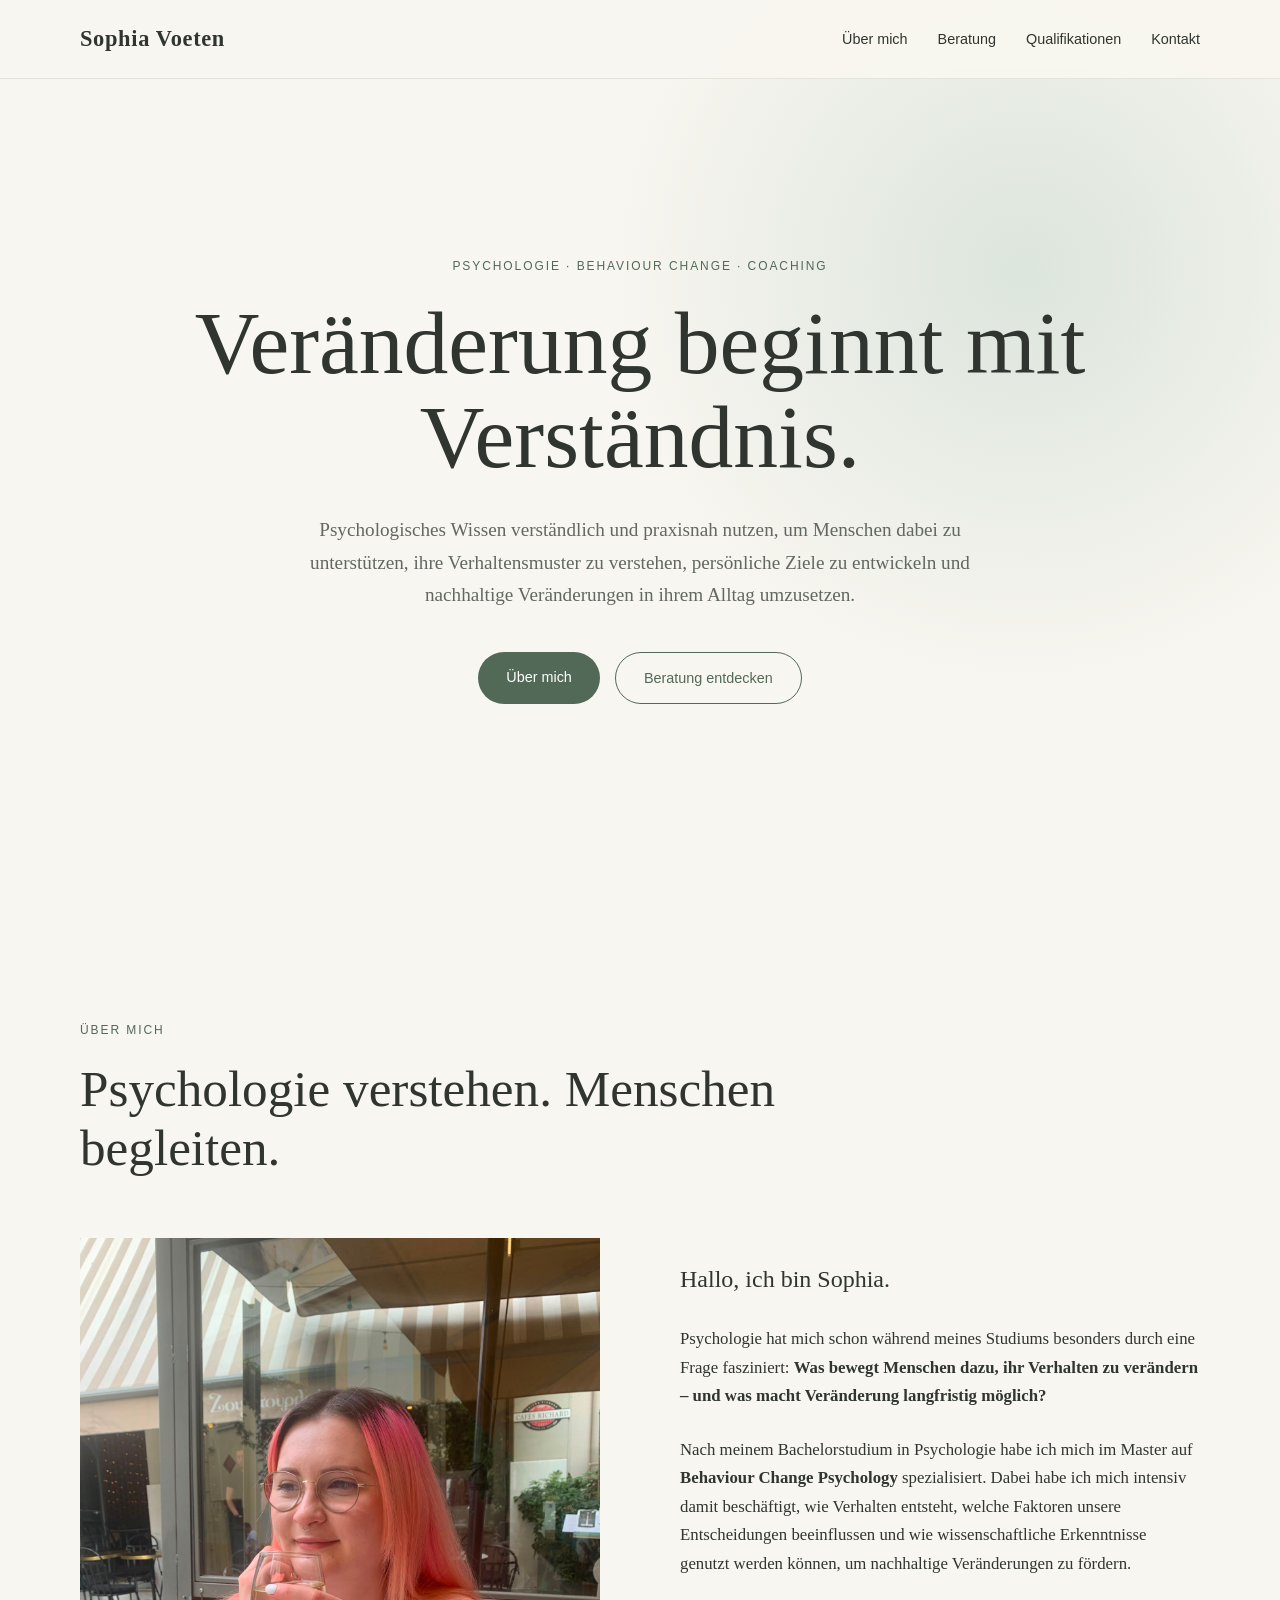
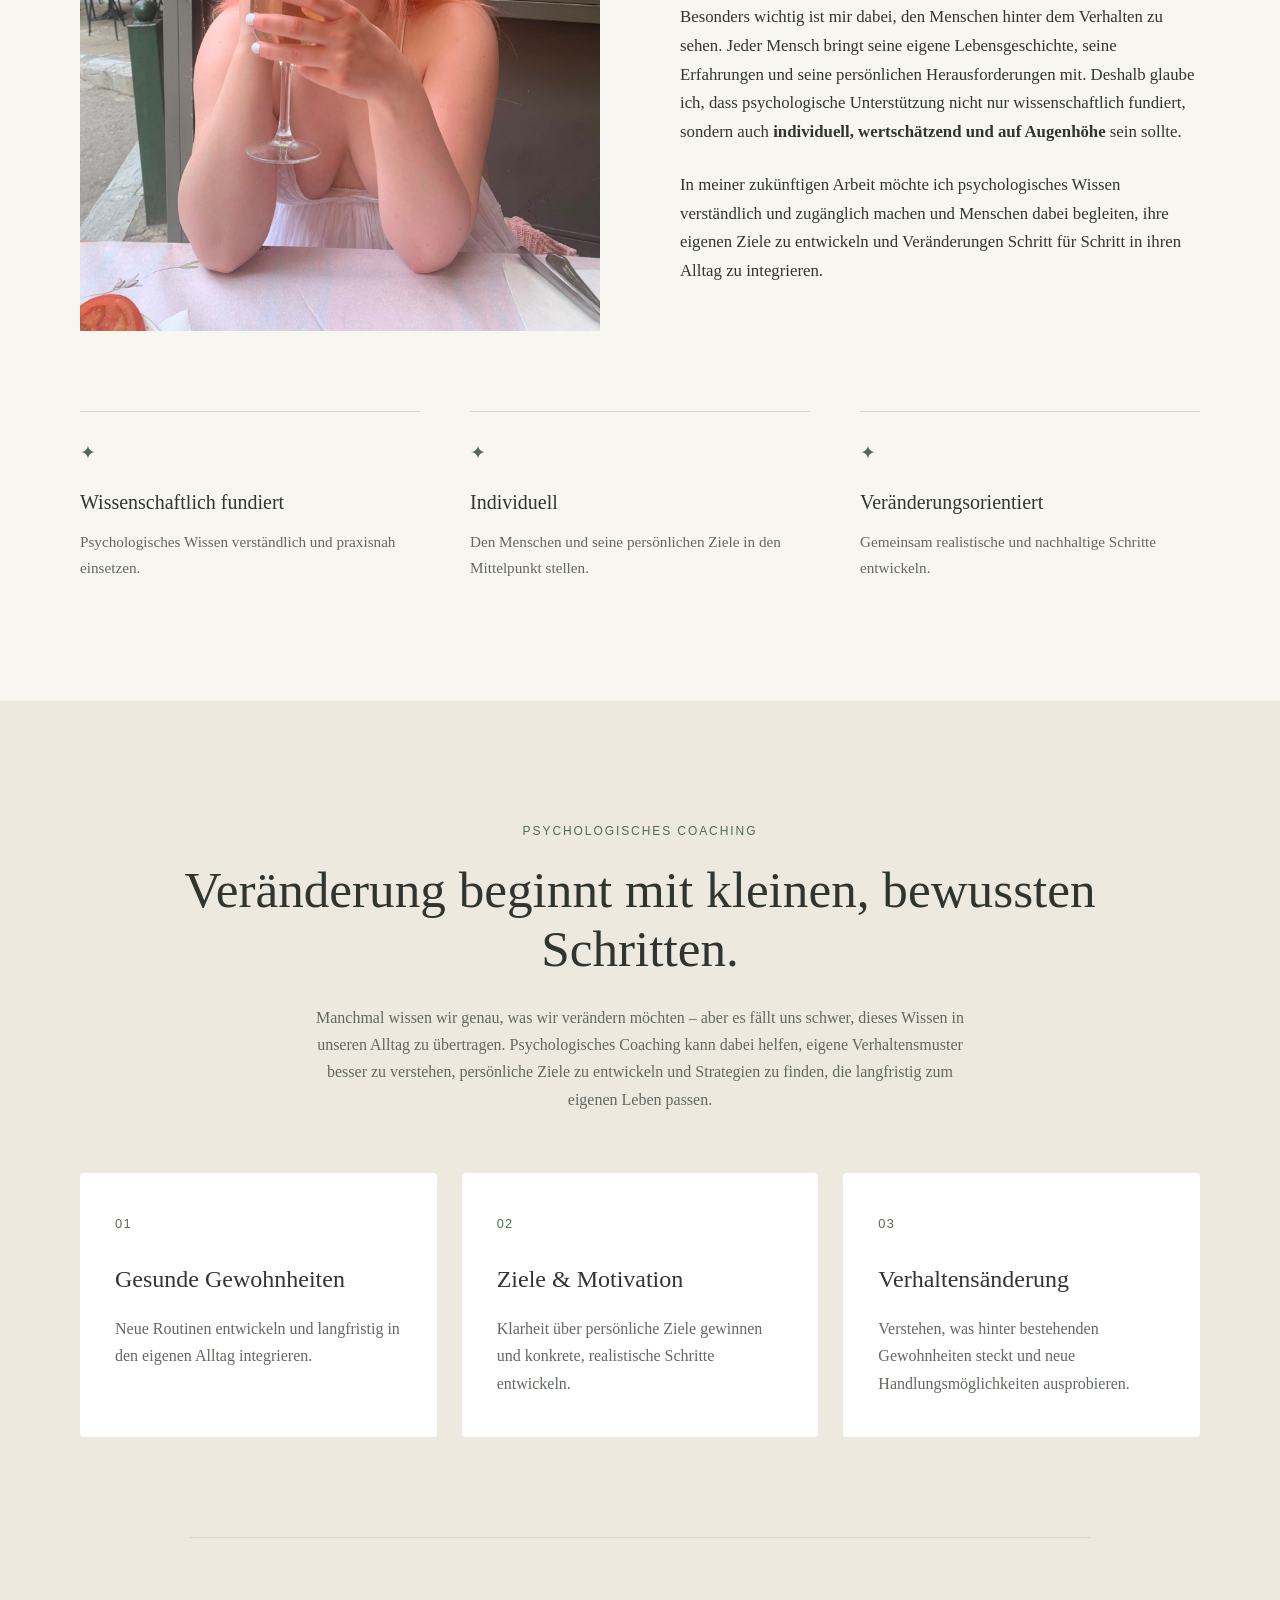
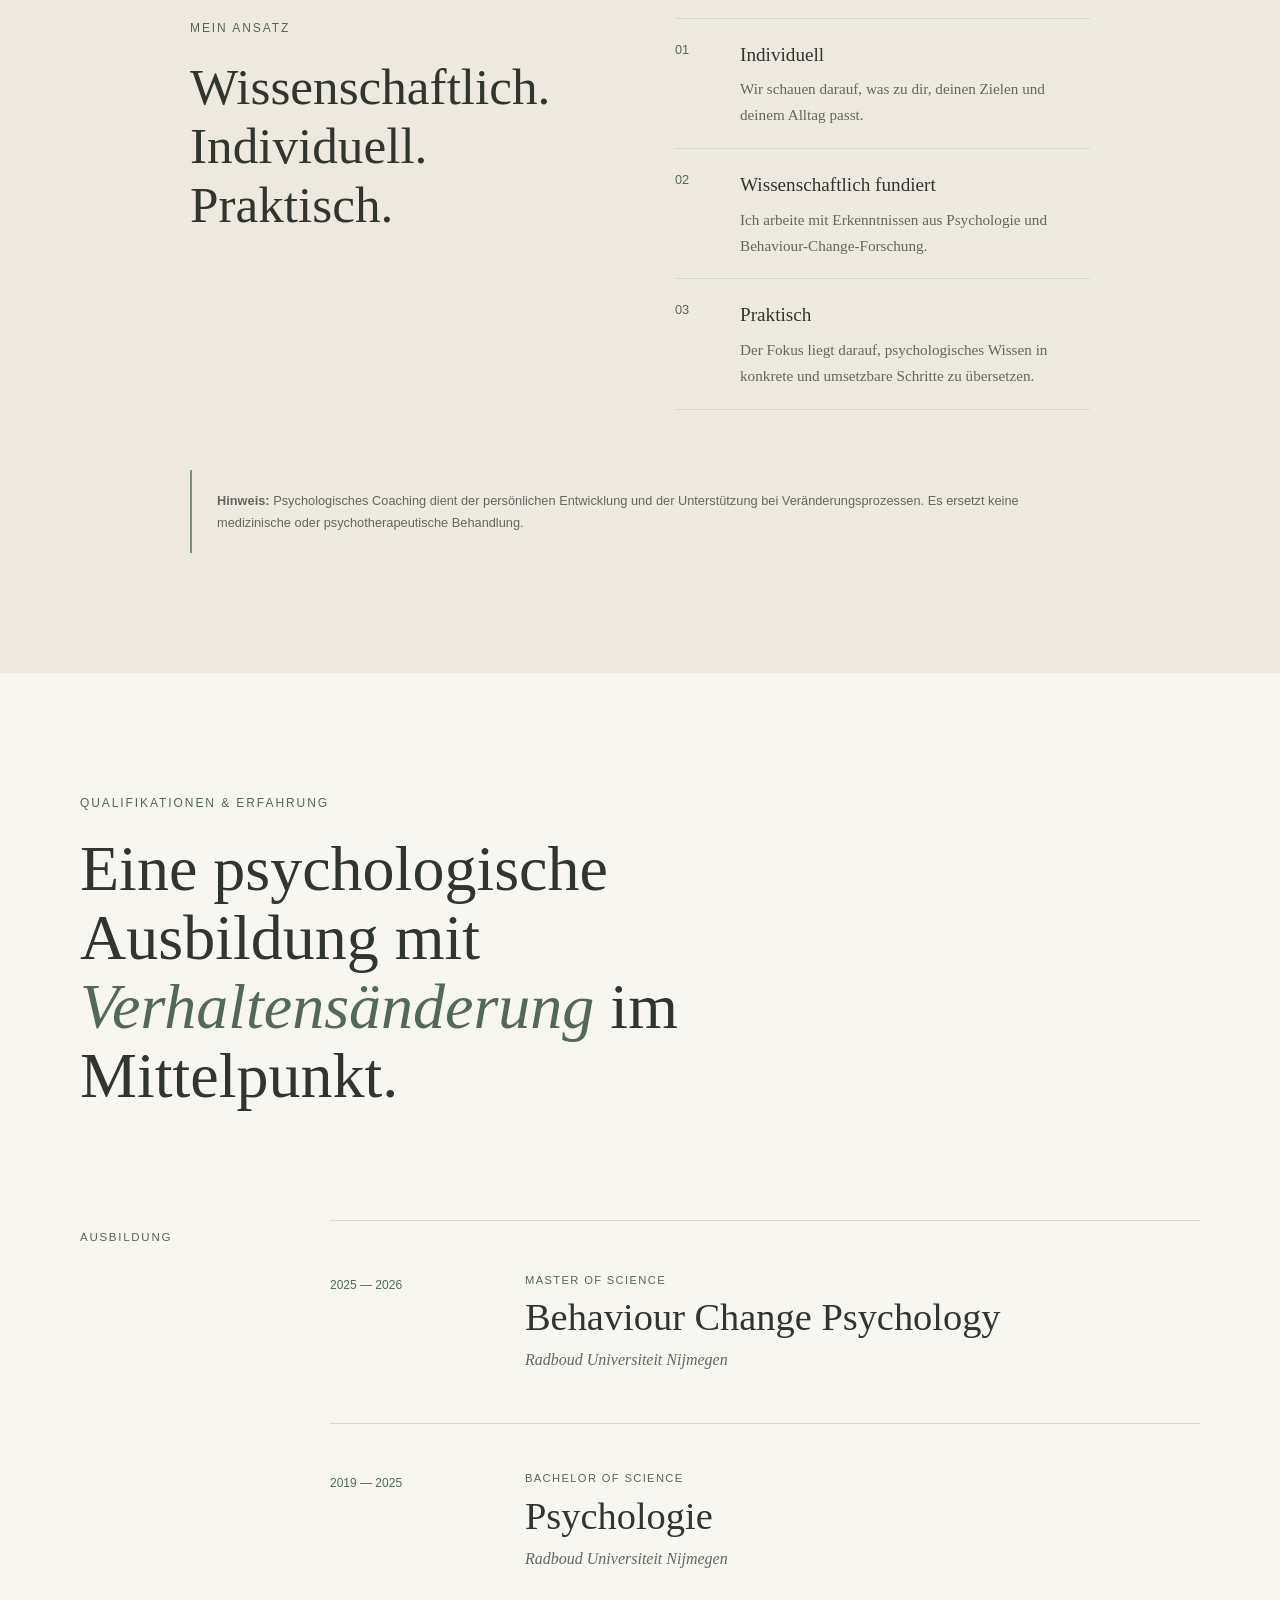
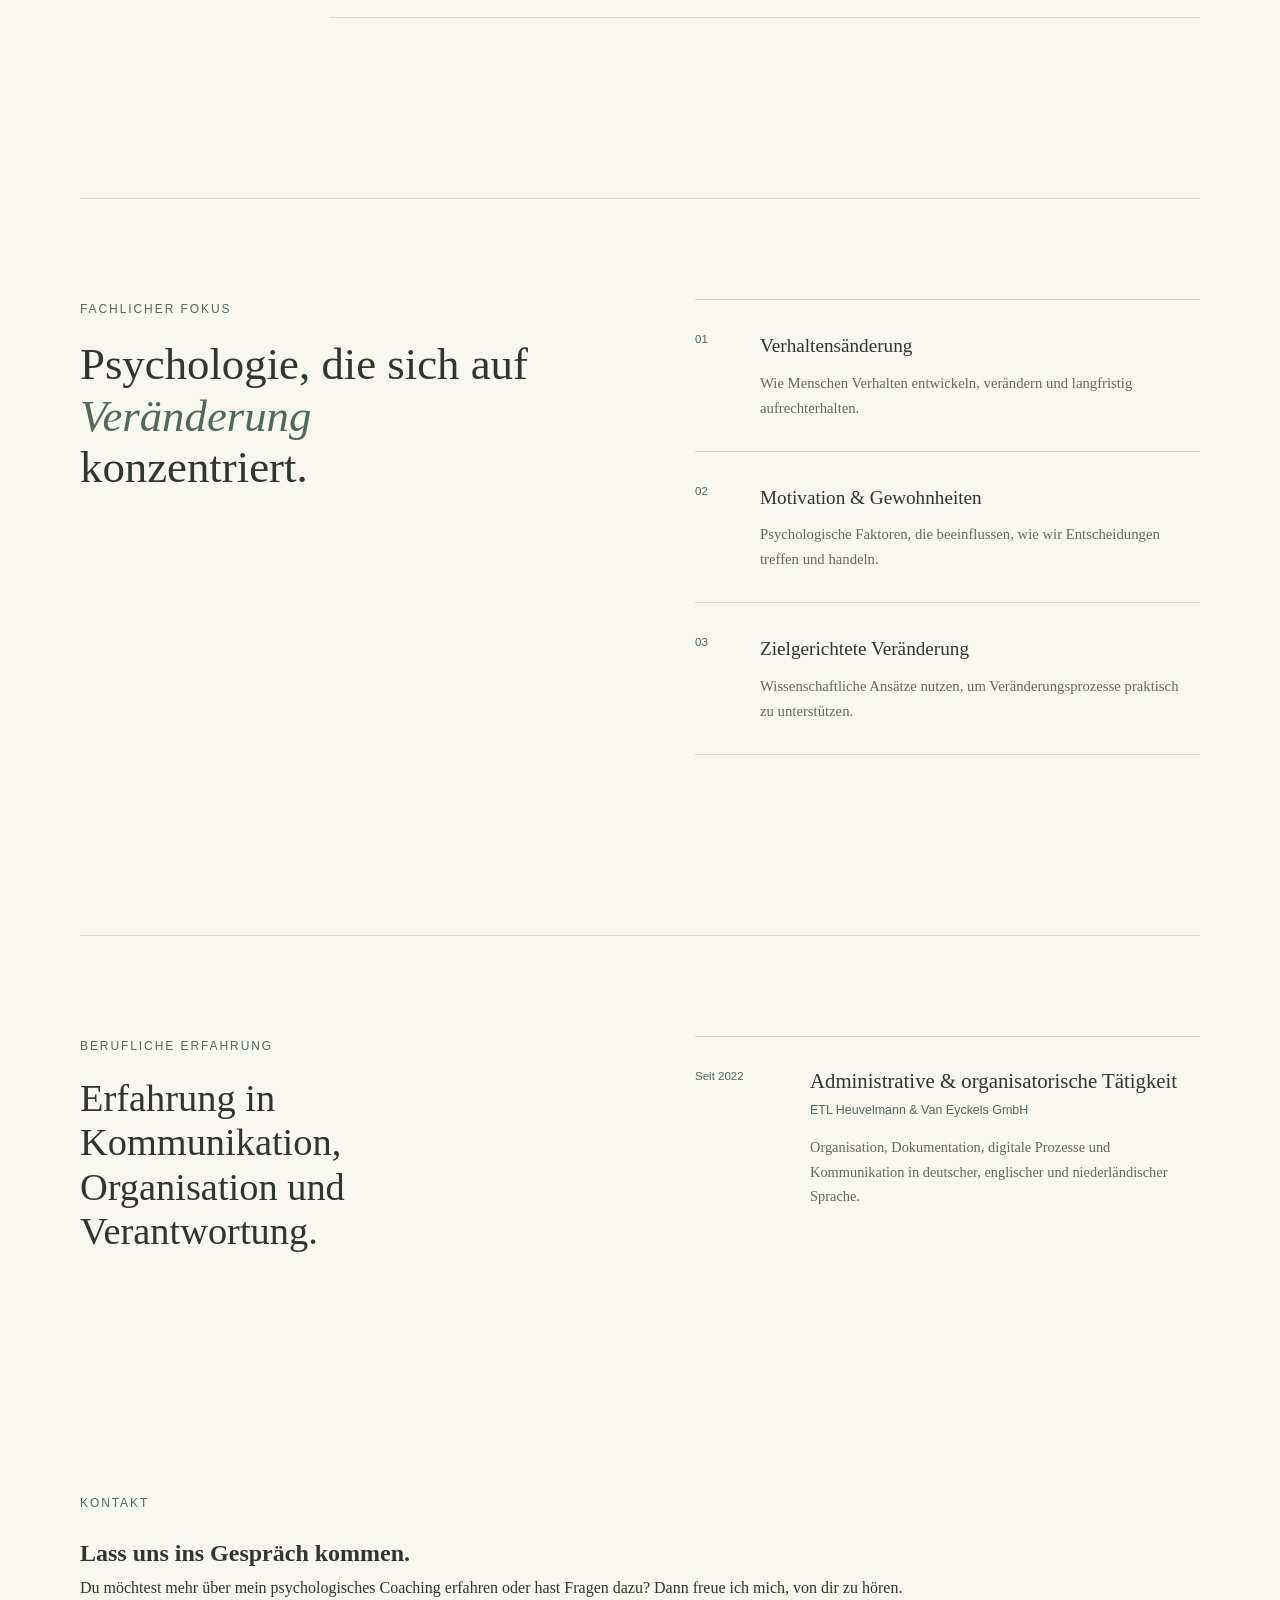
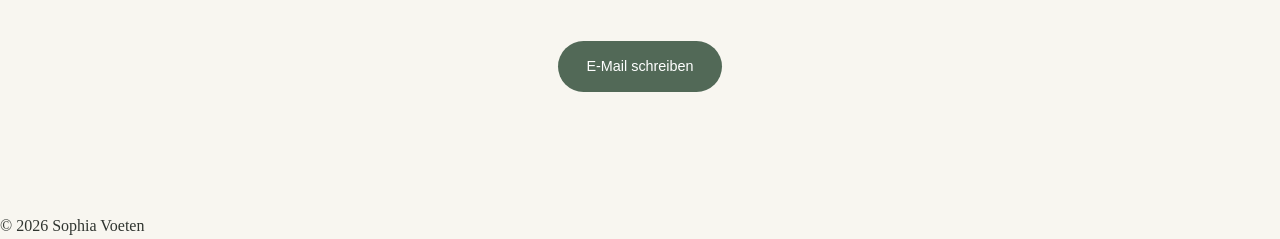
==== commit 8b989d49: "Replace placeholder with image for about section" ====
--- a/index.html
+++ b/index.html
@@ -58,8 +58,8 @@
     <div class="about-content">
 
         <div class="about-placeholder">
-            <span>Foto</span>
-        </div>
+    <img src="PhotoSophia.jpeg" alt="Sophia Voeten">
+</div>
 
         <div class="about-text">
 
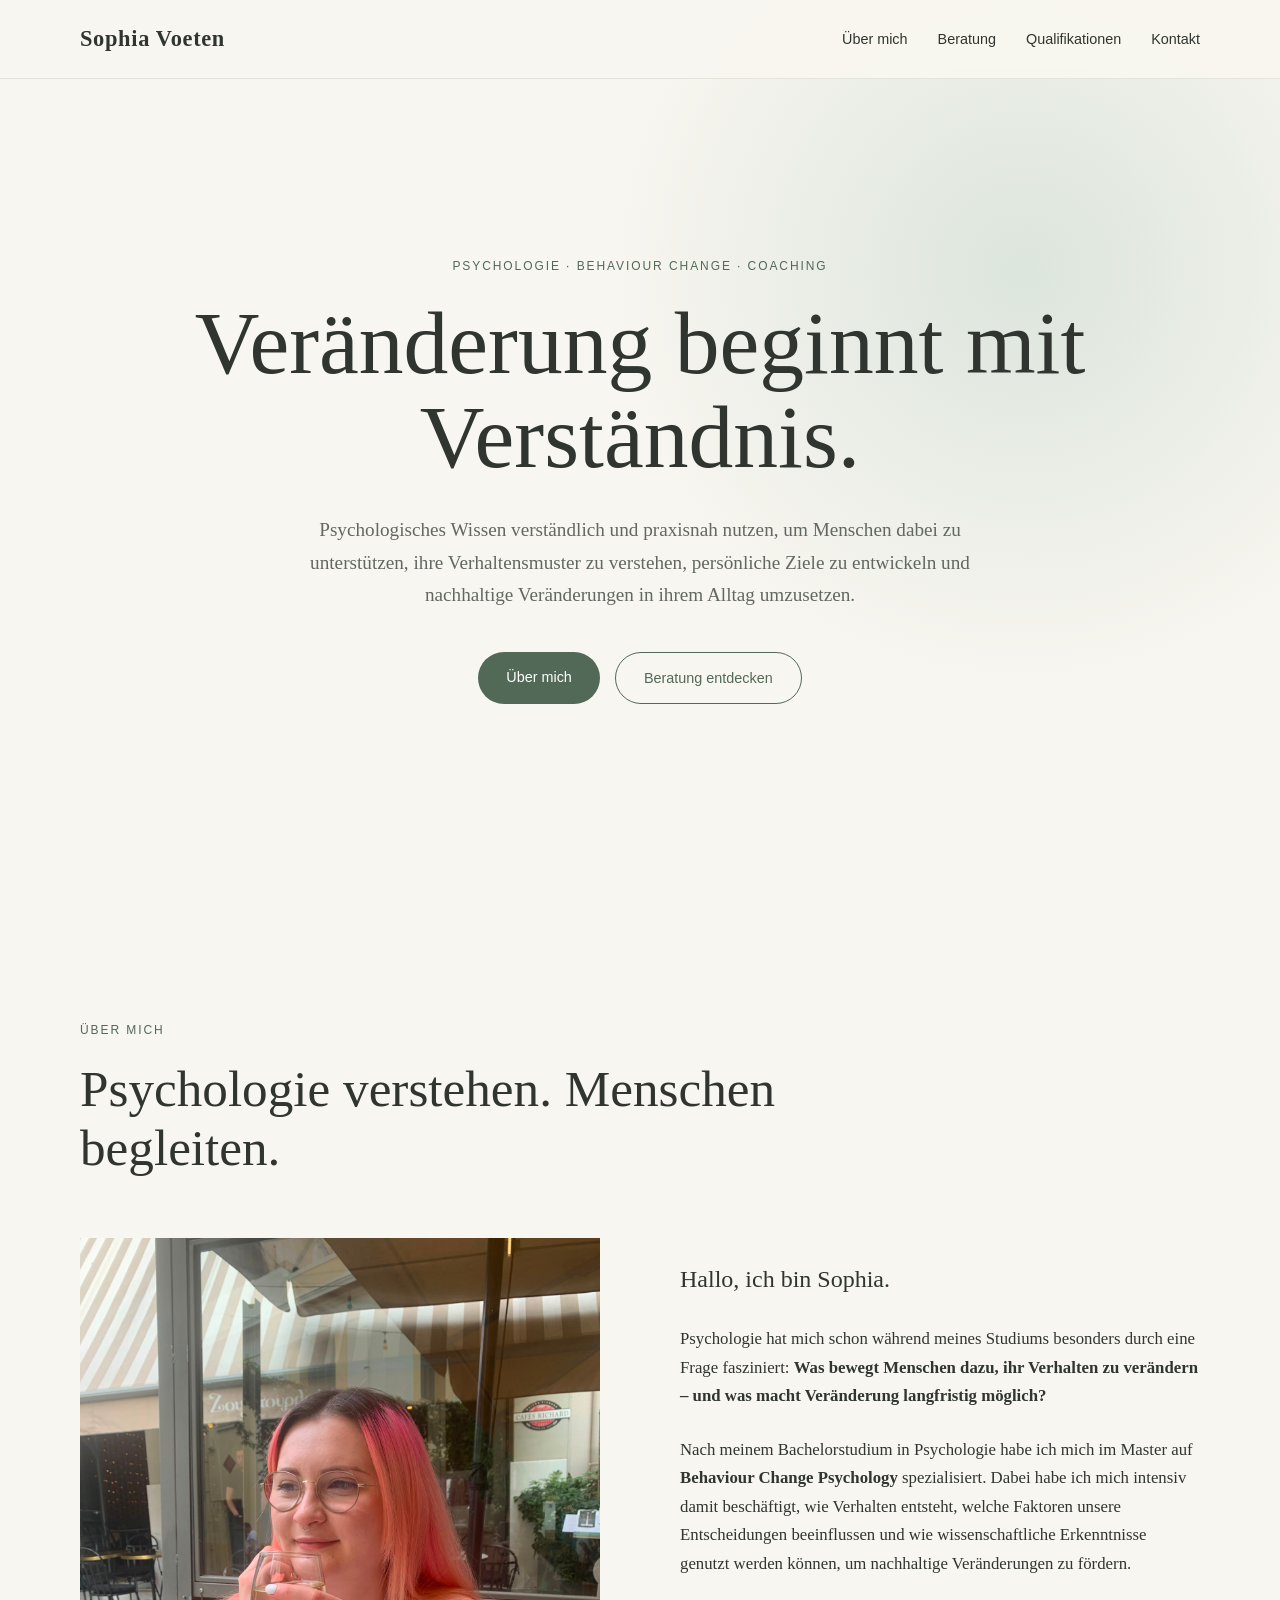
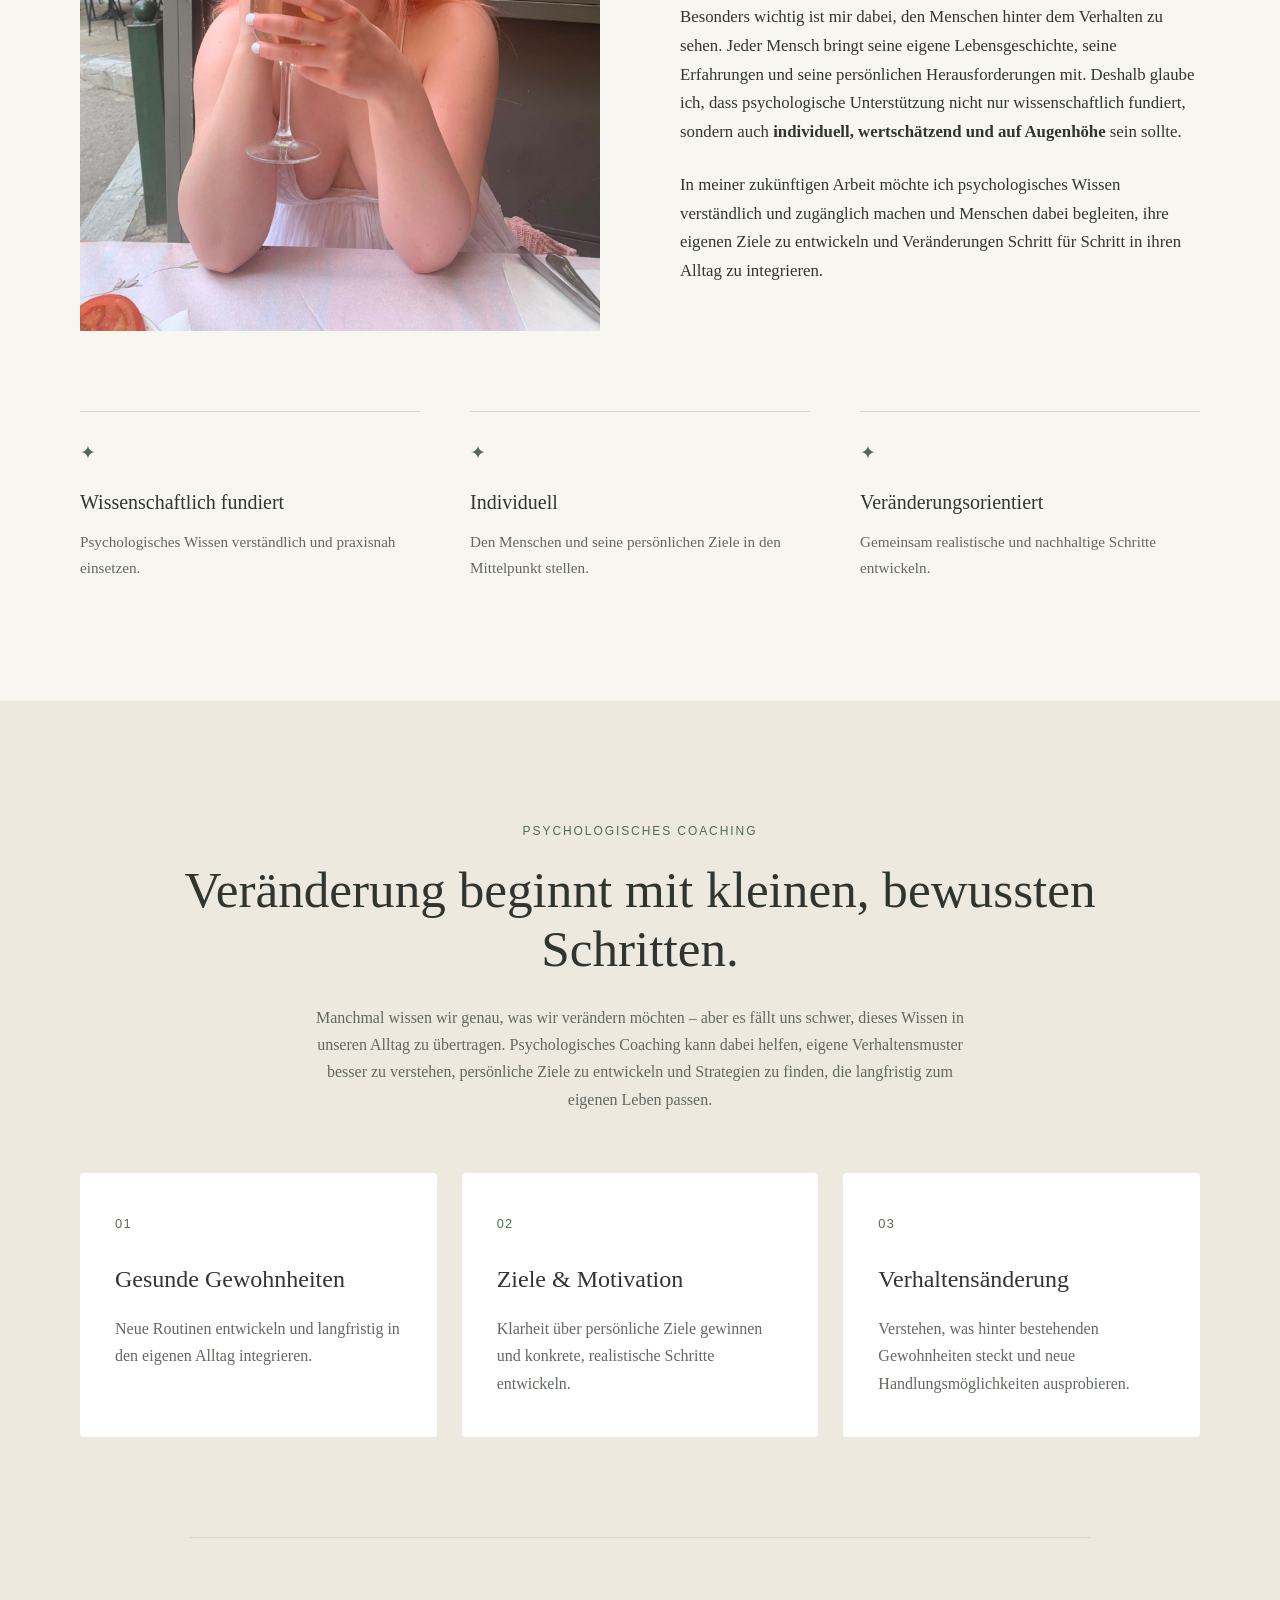
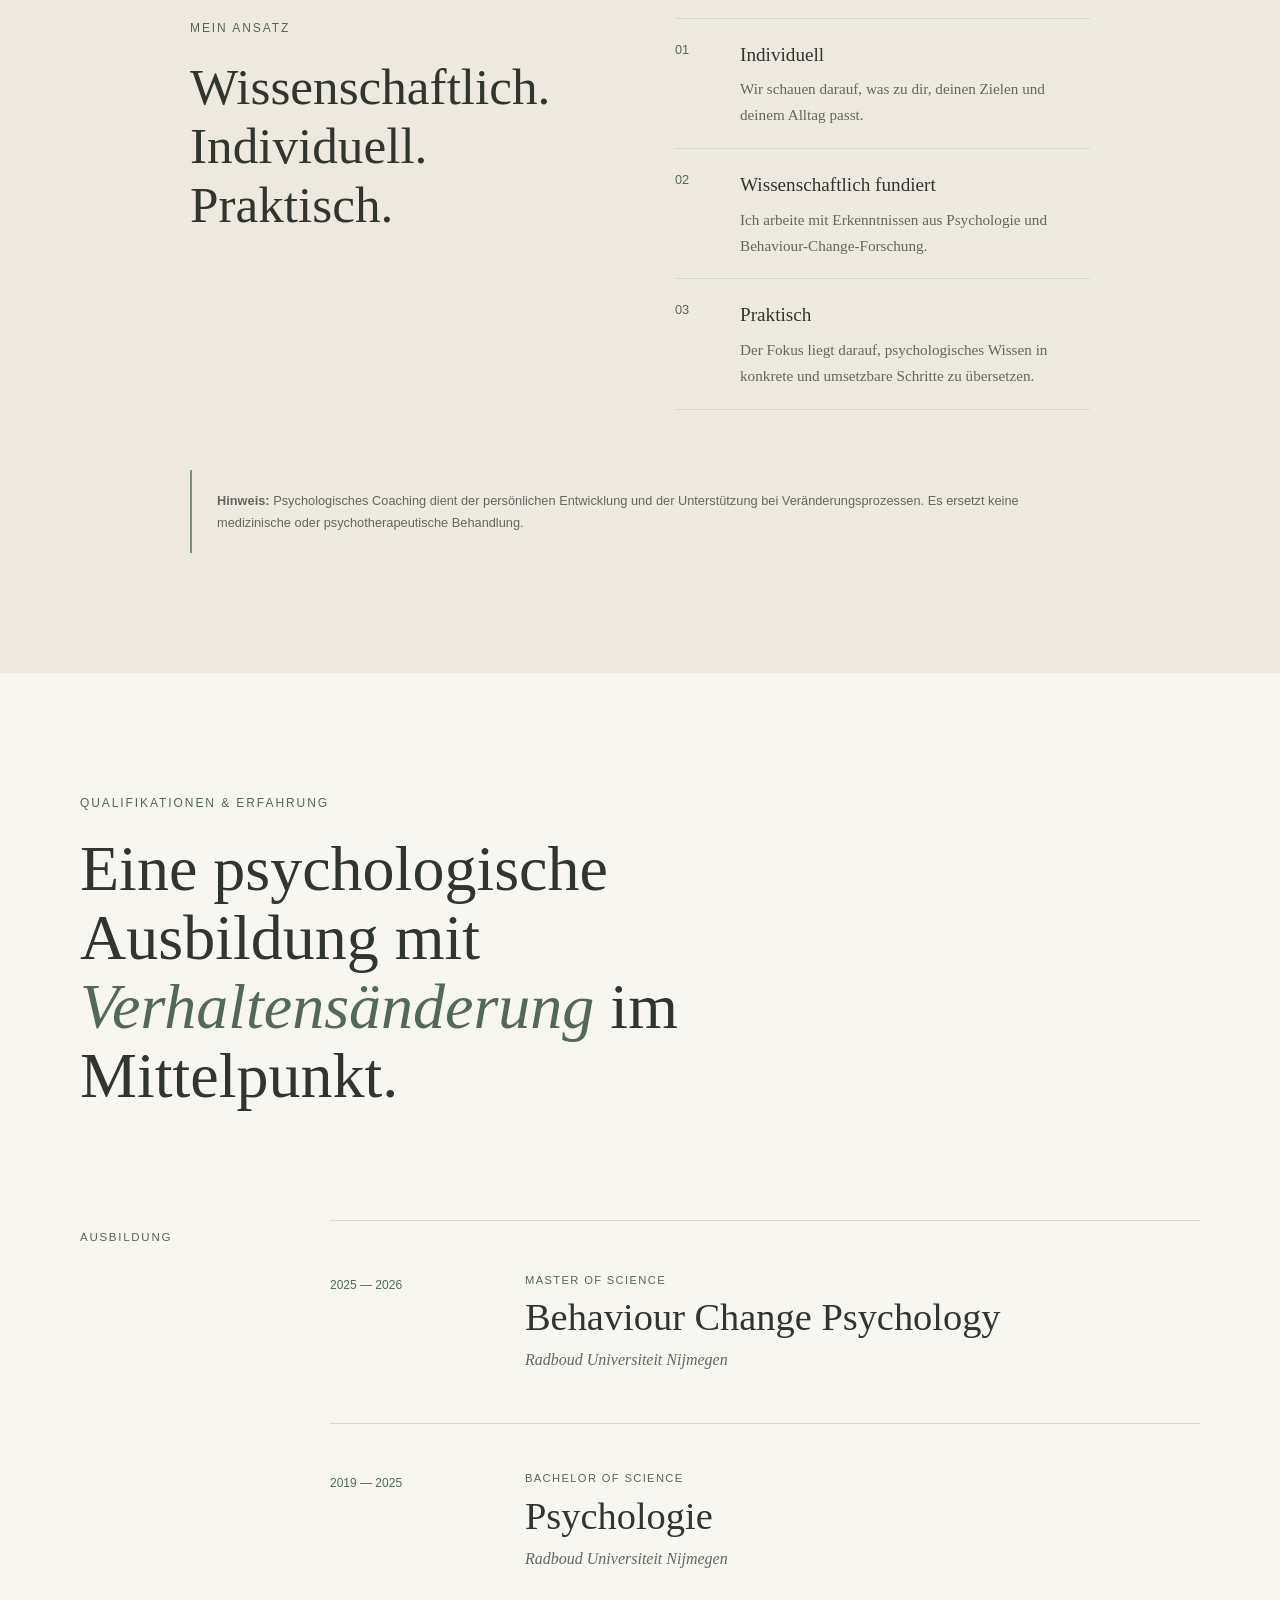
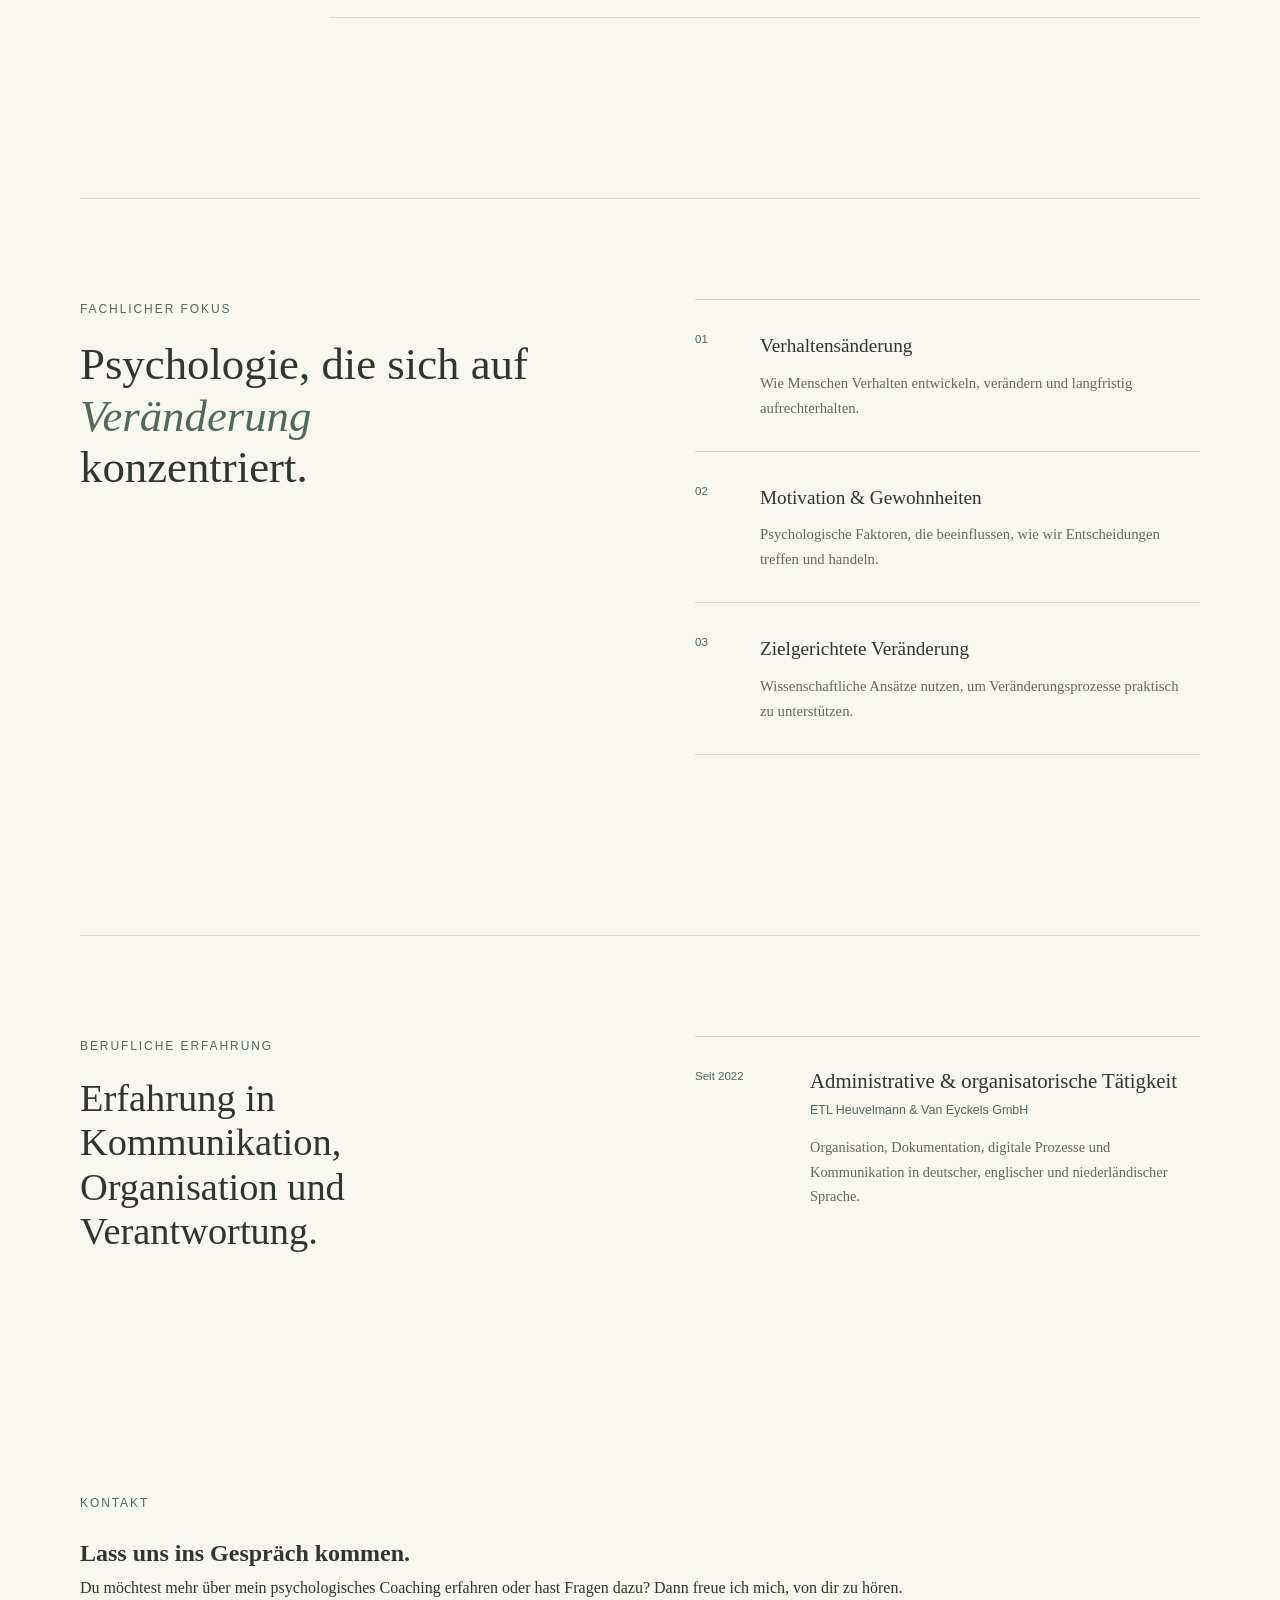
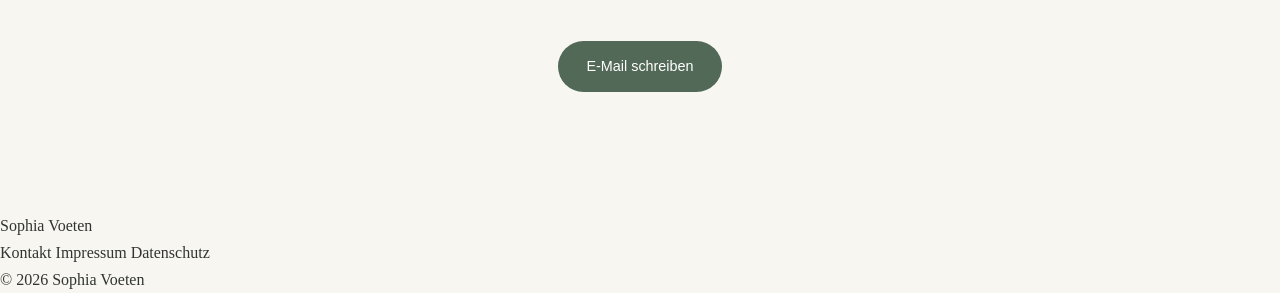
==== commit 27241022: "Revamp footer with links and copyright information Updated footer structure with additional links an" ====
--- a/index.html
+++ b/index.html
@@ -466,9 +466,25 @@
     </main>
 
 
-    <footer>
-        <p>© 2026 Sophia Voeten</p>
-    </footer>
+   <footer>
+    <div class="footer-content">
+
+        <div class="footer-name">
+            Sophia Voeten
+        </div>
+
+        <div class="footer-links">
+            <a href="#kontakt">Kontakt</a>
+            <a href="#">Impressum</a>
+            <a href="#">Datenschutz</a>
+        </div>
+
+        <div class="footer-copyright">
+            © 2026 Sophia Voeten
+        </div>
+
+    </div>
+</footer>
 
     <script src="script.js"></script>
 
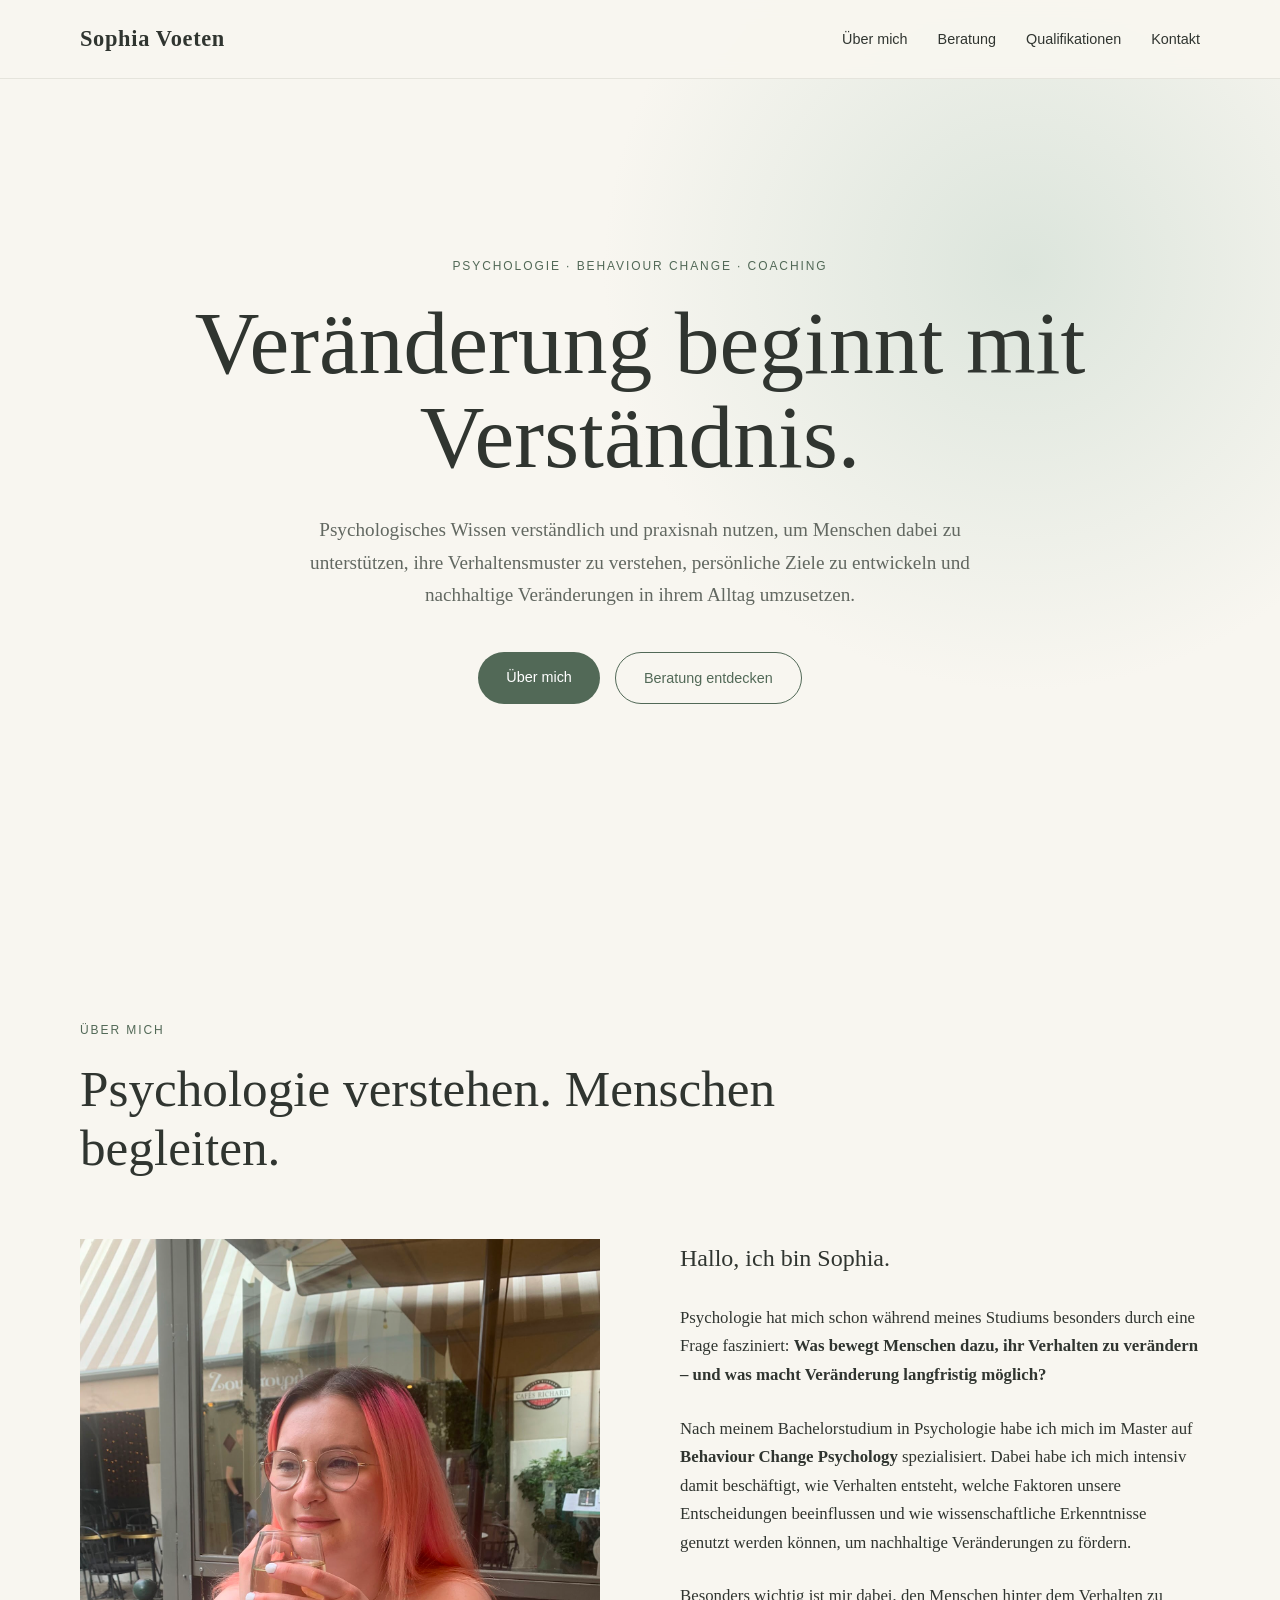
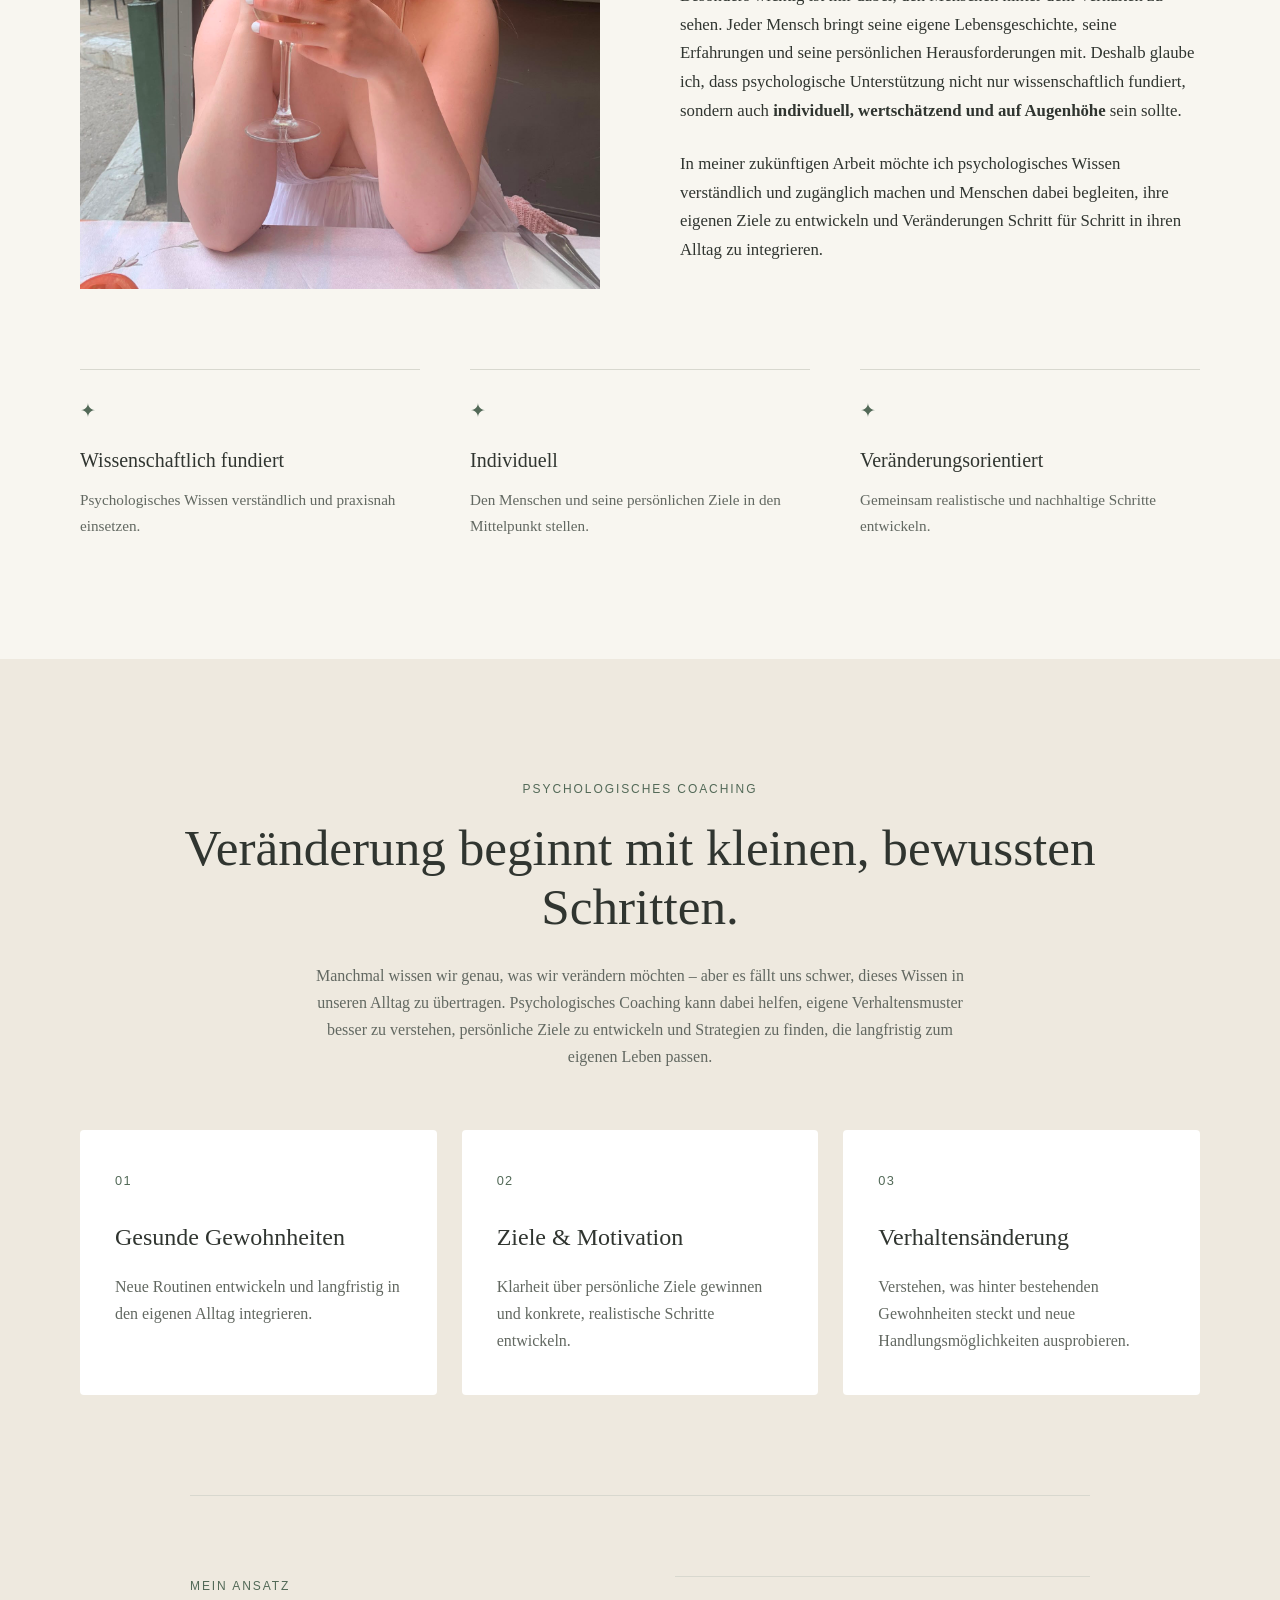
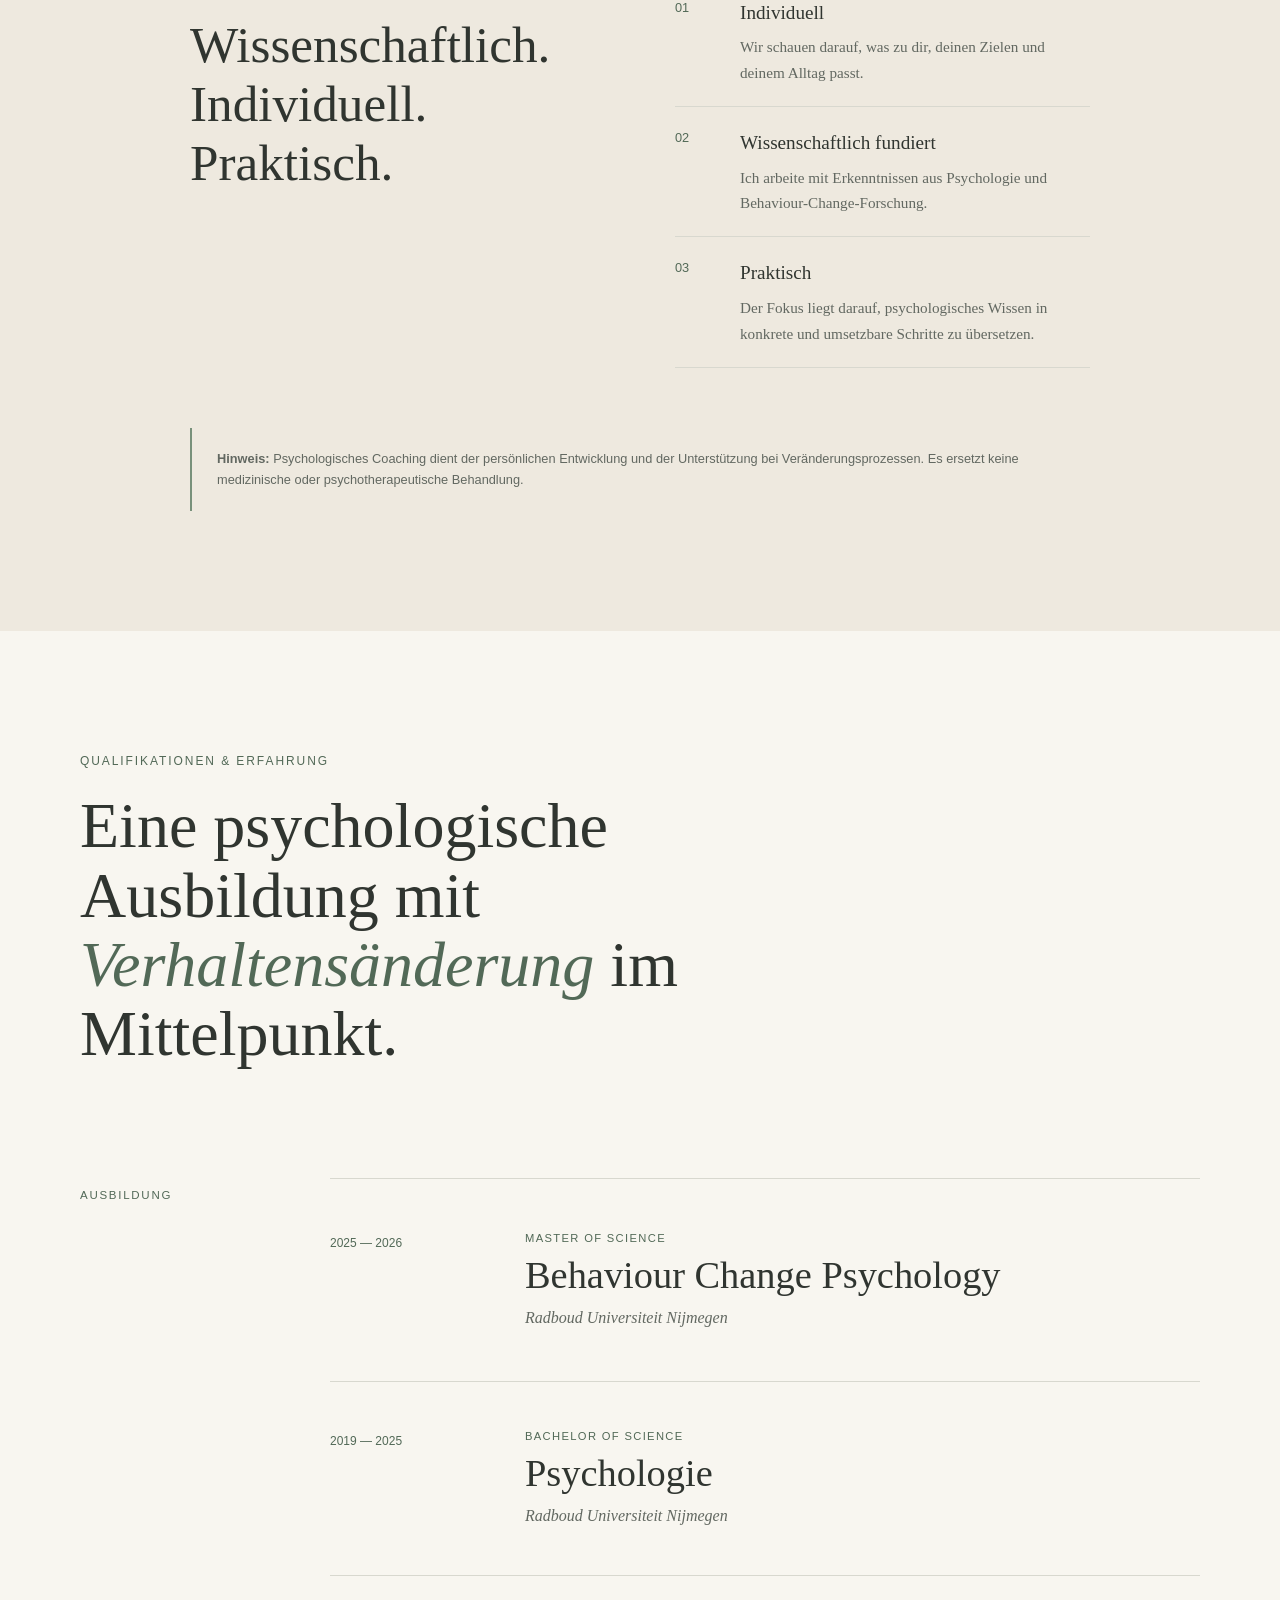
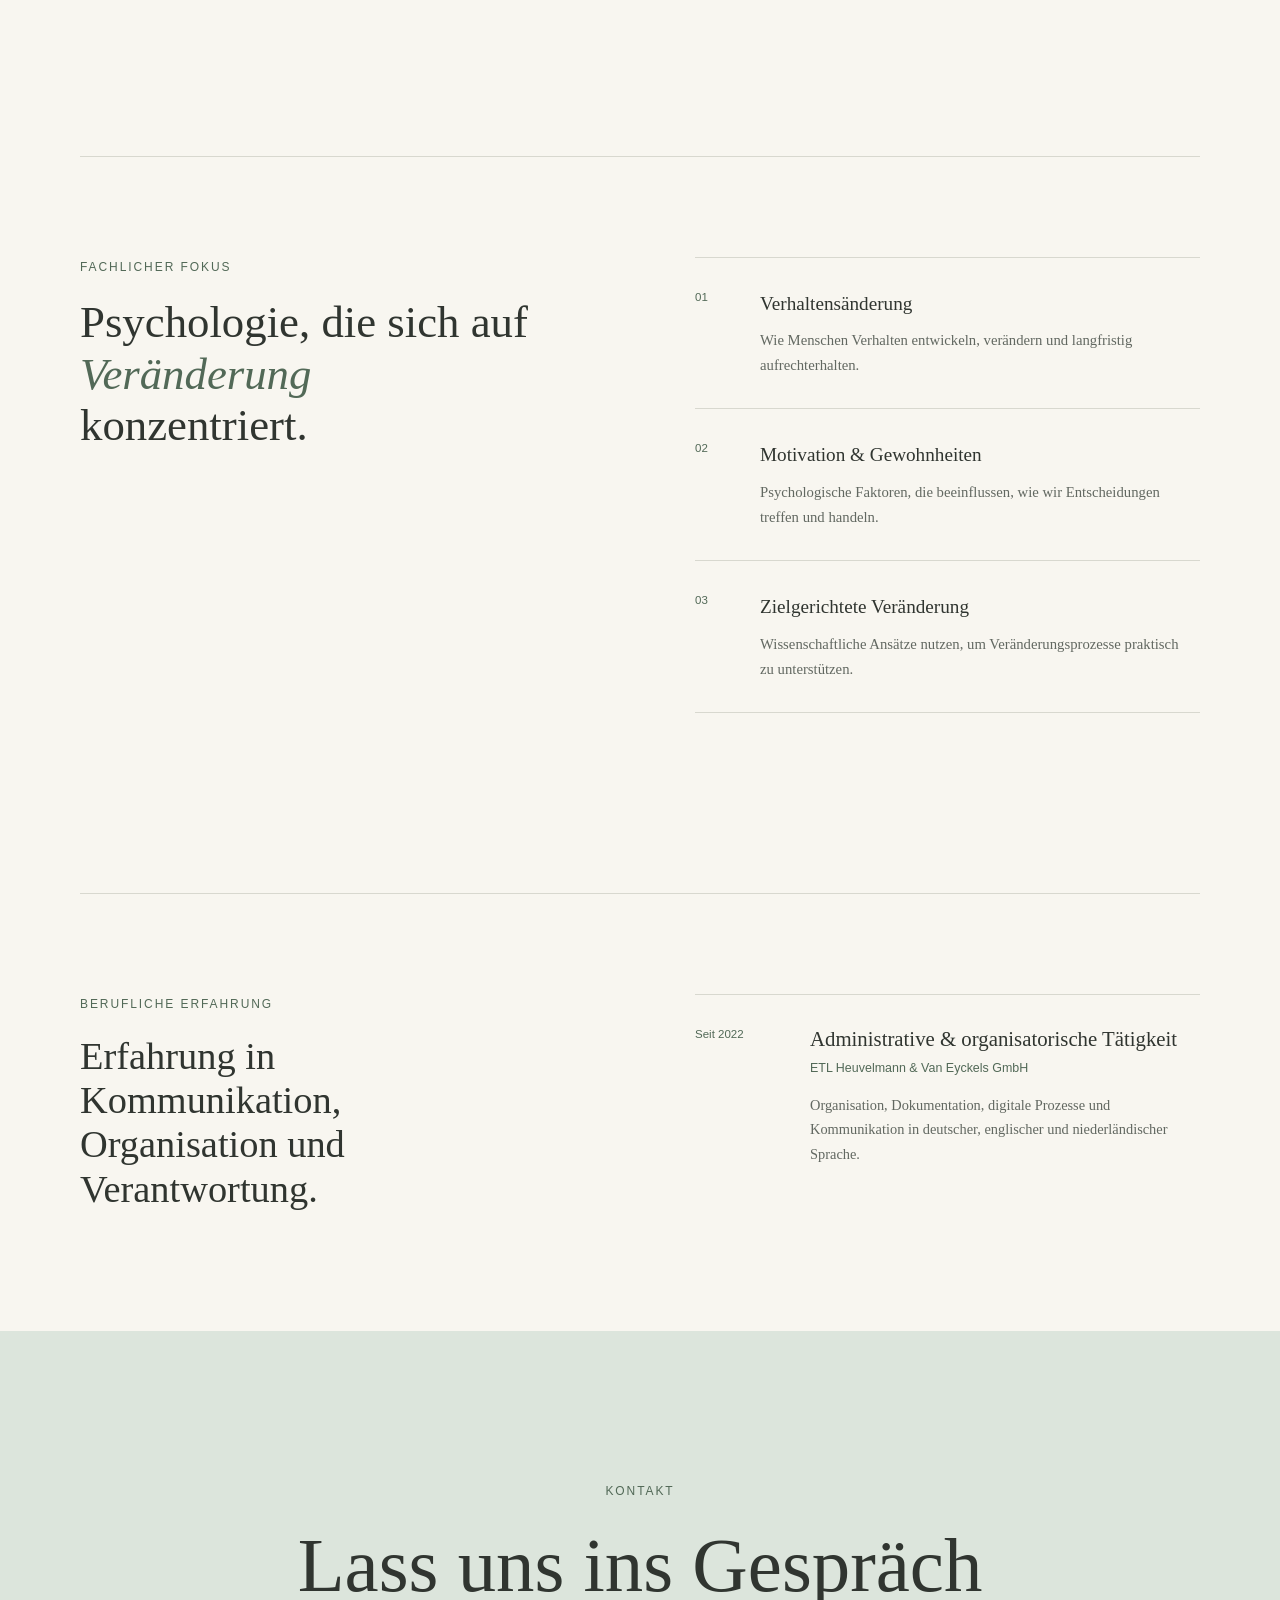
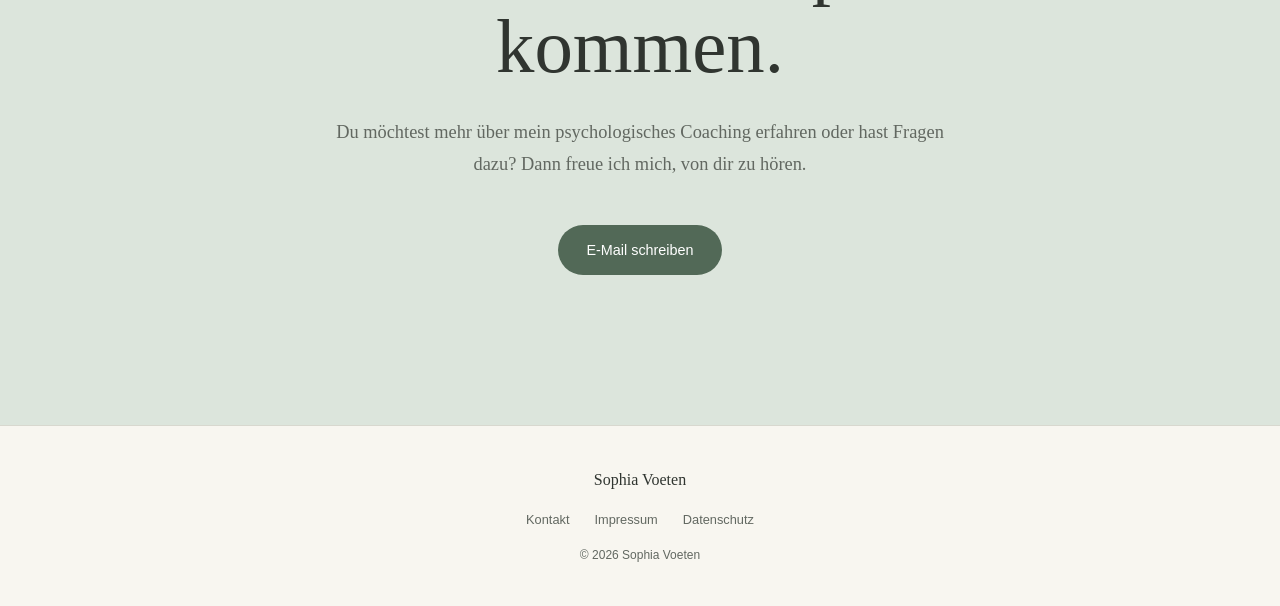
==== commit df3b4ecd: "Fix footer links in index.html Updated footer links to point to correct pages." ====
--- a/index.html
+++ b/index.html
@@ -466,7 +466,7 @@
     </main>
 
 
-   <footer>
+ <footer>
     <div class="footer-content">
 
         <div class="footer-name">
@@ -474,9 +474,19 @@
         </div>
 
         <div class="footer-links">
-            <a href="#kontakt">Kontakt</a>
-            <a href="#">Impressum</a>
-            <a href="#">Datenschutz</a>
+
+            <a href="#kontakt">
+                Kontakt
+            </a>
+
+            <a href="impressum.html">
+                Impressum
+            </a>
+
+            <a href="datenschutz.html">
+                Datenschutz
+            </a>
+
         </div>
 
         <div class="footer-copyright">
--- a/style.css
+++ b/style.css
@@ -285,19 +285,21 @@
 .about-placeholder {
     aspect-ratio: 4 / 5;
 
+    overflow: hidden;
+
     background: var(--sage-light);
 
     display: flex;
     align-items: center;
     justify-content: center;
-
-    color: var(--sage-dark);
-
-    font-family: Arial, sans-serif;
-
-    letter-spacing: 0.1em;
-
-    text-transform: uppercase;
+}
+
+.about-placeholder img {
+    width: 100%;
+    height: 100%;
+
+    object-fit: cover;
+    object-position: center;
 }
 
 .about-text {
@@ -514,11 +516,13 @@
 
 .qualifications {
     max-width: none;
+
     background: var(--cream);
 }
 
 .qualifications-intro {
     max-width: 1120px;
+
     margin: 0 auto 110px;
 }
 
@@ -526,6 +530,7 @@
     max-width: 800px;
 
     font-size: clamp(2.5rem, 5vw, 4.5rem);
+
     font-weight: normal;
 
     line-height: 1.08;
@@ -534,6 +539,7 @@
 .qualifications-intro h2 em,
 .focus-intro h3 em {
     color: var(--sage-dark);
+
     font-style: italic;
 }
 
@@ -544,9 +550,11 @@
 
 .education {
     max-width: 1120px;
+
     margin: 0 auto;
 
     display: grid;
+
     grid-template-columns: 180px 1fr;
 
     gap: 70px;
@@ -556,9 +564,11 @@
     padding-top: 8px;
 
     font-family: Arial, sans-serif;
+
     font-size: 0.72rem;
 
     text-transform: uppercase;
+
     letter-spacing: 0.15em;
 
     color: var(--sage-dark);
@@ -570,6 +580,7 @@
 
 .education-item {
     display: grid;
+
     grid-template-columns: 150px 1fr;
 
     gap: 45px;
@@ -583,6 +594,7 @@
     padding-top: 4px;
 
     font-family: Arial, sans-serif;
+
     font-size: 0.75rem;
 
     color: var(--sage-dark);
@@ -592,9 +604,11 @@
     margin-bottom: 5px;
 
     font-family: Arial, sans-serif;
+
     font-size: 0.7rem;
 
     text-transform: uppercase;
+
     letter-spacing: 0.12em;
 
     color: var(--sage-dark);
@@ -606,6 +620,7 @@
     font-size: clamp(1.8rem, 3vw, 2.8rem);
 
     font-weight: normal;
+
     line-height: 1.15;
 }
 
@@ -617,12 +632,13 @@
 
 .education-item.featured {
     padding-top: 50px;
+
     padding-bottom: 50px;
 }
 
 
 /* =========================
-   FOCUS
+   QUALIFICATION FOCUS
    ========================= */
 
 .qualification-focus {
@@ -655,6 +671,7 @@
 
 .focus-intro h3 em {
     color: var(--sage-dark);
+
     font-style: italic;
 }
 
@@ -779,10 +796,218 @@
 
 
 /* =========================
-   QUALIFICATIONS MOBILE
+   CONTACT
+   ========================= */
+
+.contact {
+    max-width: none;
+
+    min-height: 70vh;
+
+    padding-top: 150px;
+
+    padding-bottom: 150px;
+
+    background: var(--sage-light);
+
+    display: flex;
+
+    align-items: center;
+
+    justify-content: center;
+
+    text-align: center;
+}
+
+.contact-content {
+    width: 100%;
+
+    max-width: 900px;
+
+    margin: 0 auto;
+}
+
+.contact-content .eyebrow {
+    margin-bottom: 25px;
+}
+
+.contact-content h2 {
+    max-width: 850px;
+
+    margin: 0 auto 30px;
+
+    font-size: clamp(3rem, 6vw, 5.5rem);
+
+    font-weight: normal;
+
+    line-height: 1.05;
+}
+
+.contact-text {
+    max-width: 650px;
+
+    margin: 0 auto;
+
+    font-size: 1.15rem;
+
+    color: var(--text-light);
+}
+
+.contact .hero-buttons {
+    margin-top: 45px;
+}
+
+
+/* =========================
+   FOOTER
+   ========================= */
+
+footer {
+    width: 100%;
+
+    padding: 40px 25px;
+
+    background: var(--cream);
+
+    border-top: 1px solid var(--border);
+
+    text-align: center;
+}
+
+.footer-content {
+    width: 100%;
+
+    max-width: 1120px;
+
+    margin: 0 auto;
+
+    display: flex;
+
+    flex-direction: column;
+
+    align-items: center;
+
+    justify-content: center;
+
+    gap: 15px;
+
+    text-align: center;
+}
+
+.footer-name {
+    font-family: Georgia, "Times New Roman", serif;
+
+    font-size: 1rem;
+
+    color: var(--text);
+}
+
+.footer-links {
+    display: flex;
+
+    align-items: center;
+
+    justify-content: center;
+
+    gap: 25px;
+}
+
+.footer-links a {
+    font-family: Arial, sans-serif;
+
+    font-size: 0.8rem;
+
+    color: var(--text-light);
+
+    transition: color 0.3s ease;
+}
+
+.footer-links a:hover {
+    color: var(--sage-dark);
+}
+
+.footer-copyright {
+    font-family: Arial, sans-serif;
+
+    font-size: 0.75rem;
+
+    color: var(--text-light);
+}
+
+
+/* =========================
+   TABLET
    ========================= */
 
 @media (max-width: 800px) {
+
+    /* Navigation */
+
+    .navbar {
+        padding: 18px 20px;
+    }
+
+    .nav-links {
+        gap: 15px;
+
+        font-size: 0.75rem;
+    }
+
+
+    /* Hero */
+
+    .hero {
+        padding-left: 25px;
+
+        padding-right: 25px;
+    }
+
+
+    /* General Sections */
+
+    .section {
+        padding: 90px 25px;
+    }
+
+
+    /* About */
+
+    .about-content {
+        grid-template-columns: 1fr;
+
+        gap: 40px;
+    }
+
+    .about-highlights {
+        grid-template-columns: 1fr;
+
+        gap: 30px;
+
+        margin-top: 50px;
+    }
+
+
+    /* Coaching Cards */
+
+    .cards {
+        grid-template-columns: 1fr;
+    }
+
+
+    /* Coaching Approach */
+
+    .coaching-approach {
+        grid-template-columns: 1fr;
+
+        gap: 40px;
+
+        margin-top: 70px;
+
+        padding-top: 60px;
+    }
+
+
+    /* Qualifications */
 
     .qualifications-intro {
         margin-bottom: 70px;
@@ -798,20 +1023,114 @@
         grid-template-columns: 1fr;
 
         gap: 15px;
-    }
-
-   .qualification-focus,
-.professional-experience {
-    grid-template-columns: 1fr;
-
-    gap: 50px;
-
-    margin-top: 110px;
-
-    padding-top: 70px;
-}
+
+        padding: 40px 0;
+    }
+
+    .qualification-focus,
+    .professional-experience {
+        grid-template-columns: 1fr;
+
+        gap: 50px;
+
+        margin-top: 110px;
+
+        padding-top: 70px;
+    }
+
+    .professional-role {
+        grid-template-columns: 90px 1fr;
+
+        gap: 20px;
+    }
+
+
+    /* Contact */
+
+    .contact {
+        min-height: auto;
+
+        padding-top: 100px;
+
+        padding-bottom: 100px;
+    }
+
+    .contact-content h2 {
+        font-size: 3.5rem;
+    }
+
+
+    /* Footer */
+
+    footer {
+        padding: 30px 25px;
+    }
+
+    .footer-content {
+        gap: 20px;
+    }
+
+    .footer-links {
+        flex-wrap: wrap;
+
+        gap: 15px 20px;
+    }
+}
+
+
+/* =========================
+   MOBILE
+   ========================= */
 
 @media (max-width: 550px) {
+
+    /* Navigation */
+
+    .logo {
+        font-size: 1.1rem;
+    }
+
+    .nav-links {
+        display: none;
+    }
+
+
+    /* Hero */
+
+    .hero h1 {
+        font-size: 3rem;
+    }
+
+    .hero-text {
+        font-size: 1rem;
+    }
+
+    .hero-buttons {
+        flex-direction: column;
+
+        align-items: stretch;
+    }
+
+    .button {
+        text-align: center;
+    }
+
+
+    /* Typography */
+
+    .section-heading h2 {
+        font-size: 2.2rem;
+    }
+
+
+    /* About */
+
+    .about-text .intro {
+        font-size: 1.3rem;
+    }
+
+
+    /* Qualifications */
 
     .qualifications-intro h2 {
         font-size: 2.5rem;
@@ -827,260 +1146,15 @@
         gap: 8px;
     }
 
-}
-
-
-/* =========================
-   CONTACT
-   ========================= */
-
-.contact {
-    max-width: none;
-
-    min-height: 70vh;
-
-    padding-top: 150px;
-    padding-bottom: 150px;
-
-    background: var(--sage-light);
-
-    display: flex;
-    align-items: center;
-    justify-content: center;
-
-    text-align: center;
-}
-
-.contact-content {
-    width: 100%;
-    max-width: 900px;
-
-    margin: 0 auto;
-}
-
-.contact-content .eyebrow {
-    margin-bottom: 25px;
-}
-
-.contact-content h2 {
-    max-width: 850px;
-
-    margin: 0 auto 30px;
-
-    font-size: clamp(3rem, 6vw, 5.5rem);
-
-    font-weight: normal;
-
-    line-height: 1.05;
-}
-
-.contact-text {
-    max-width: 650px;
-
-    margin: 0 auto;
-
-    font-size: 1.15rem;
-
-    color: var(--text-light);
-}
-
-.contact .hero-buttons {
-    margin-top: 45px;
-}
-
-/* =========================
-   FOOTER
-   ========================= */
-
-footer {
-    padding: 30px 40px;
-
-    text-align: center;
-
-    font-family: Arial, sans-serif;
-
-    font-size: 0.8rem;
-
-    color: var(--text-light);
-
-    background: var(--cream);
-}
-
-
-/* =========================
-   TABLET
-   ========================= */
-
-@media (max-width: 800px) {
-
-    /* Navigation */
-
-    .navbar {
-        padding: 18px 20px;
-    }
-
-    .nav-links {
-        gap: 15px;
-
-        font-size: 0.75rem;
-    }
-
-
-    /* Hero */
-
-    .hero {
-        padding-left: 25px;
-        padding-right: 25px;
-    }
-
-
-    /* Sections */
-
-    .section {
-        padding: 90px 25px;
-    }
-
-
-    /* About */
-
-    .about-content {
-        grid-template-columns: 1fr;
-
-        gap: 40px;
-    }
-
-    .about-highlights {
-        grid-template-columns: 1fr;
-
-        gap: 30px;
-
-        margin-top: 50px;
-    }
-
-
-    /* Cards */
-
-    .cards {
-        grid-template-columns: 1fr;
-    }
-
-
-    /* Coaching */
-
-    .coaching-approach {
-        grid-template-columns: 1fr;
-
-        gap: 40px;
-
-        margin-top: 70px;
-
-        padding-top: 60px;
-    }
-
-
-    /* Education */
-
-    .education-item {
-        grid-template-columns: 1fr;
-
-        gap: 20px;
-
-        padding: 40px 0;
-    }
-
-    .education-year {
-        display: flex;
-
-        gap: 5px;
-    }
-
-
-    /* Experience */
-
-    .experience {
-        grid-template-columns: 1fr;
-
-        gap: 45px;
-
-        margin-top: 90px;
-    }
-
-
-    /* Skills */
-
-    .skills-section {
-        margin-top: 90px;
-    }
-
-    .skills-grid {
-        grid-template-columns: 1fr;
-    }
-
-    .skill {
-        min-height: auto;
-    }
-
-}
-
-
-/* =========================
-   MOBILE
-   ========================= */
-
-@media (max-width: 550px) {
-
-    /* Navigation */
-
-    .logo {
-        font-size: 1.1rem;
-    }
-
-    .nav-links {
-        display: none;
-    }
-
-
-    /* Hero */
-
-    .hero h1 {
+
+    /* Contact */
+
+    .contact-content h2 {
         font-size: 3rem;
     }
 
-    .hero-text {
+    .contact-text {
         font-size: 1rem;
-    }
-
-    .hero-buttons {
-        flex-direction: column;
-
-        align-items: stretch;
-    }
-
-    .button {
-        text-align: center;
-    }
-
-
-    /* General typography */
-
-    .section-heading h2 {
-        font-size: 2.2rem;
-    }
-
-
-    /* Education */
-
-    .education-content h3 {
-        font-size: 2rem;
-    }
-
-
-    /* Experience */
-
-    .experience-item {
-        grid-template-columns: 1fr;
-
-        gap: 8px;
     }
 
 
@@ -1090,4 +1164,105 @@
         padding: 25px 20px;
     }
 
-}
+    .footer-links {
+        gap: 12px 18px;
+    }
+}
+
+/* =========================
+   LEGAL PAGES
+   ========================= */
+
+.legal-page {
+    min-height: 100vh;
+
+    padding: 160px 40px 100px;
+
+    background: var(--cream);
+}
+
+.legal-content {
+    max-width: 850px;
+
+    margin: 0 auto;
+}
+
+.legal-back {
+    display: inline-block;
+
+    margin-bottom: 70px;
+
+    font-family: Arial, sans-serif;
+
+    font-size: 0.85rem;
+
+    color: var(--sage-dark);
+
+    transition: color 0.3s ease;
+}
+
+.legal-back:hover {
+    color: var(--sage);
+}
+
+.legal-content h1 {
+    margin-bottom: 80px;
+
+    font-size: clamp(3rem, 6vw, 5rem);
+
+    font-weight: normal;
+
+    line-height: 1.05;
+}
+
+.legal-section {
+    margin-bottom: 55px;
+}
+
+.legal-section h2 {
+    margin-bottom: 15px;
+
+    font-size: 1.5rem;
+
+    font-weight: normal;
+}
+
+.legal-section p {
+    max-width: 700px;
+
+    margin-bottom: 15px;
+
+    color: var(--text-light);
+}
+
+.legal-section a {
+    color: var(--sage-dark);
+
+    text-decoration: underline;
+    text-underline-offset: 3px;
+}
+
+
+/* =========================
+   LEGAL PAGES MOBILE
+   ========================= */
+
+@media (max-width: 800px) {
+
+    .legal-page {
+        padding: 130px 25px 80px;
+    }
+
+    .legal-back {
+        margin-bottom: 50px;
+    }
+
+    .legal-content h1 {
+        margin-bottom: 60px;
+    }
+
+    .legal-section {
+        margin-bottom: 45px;
+    }
+
+}
